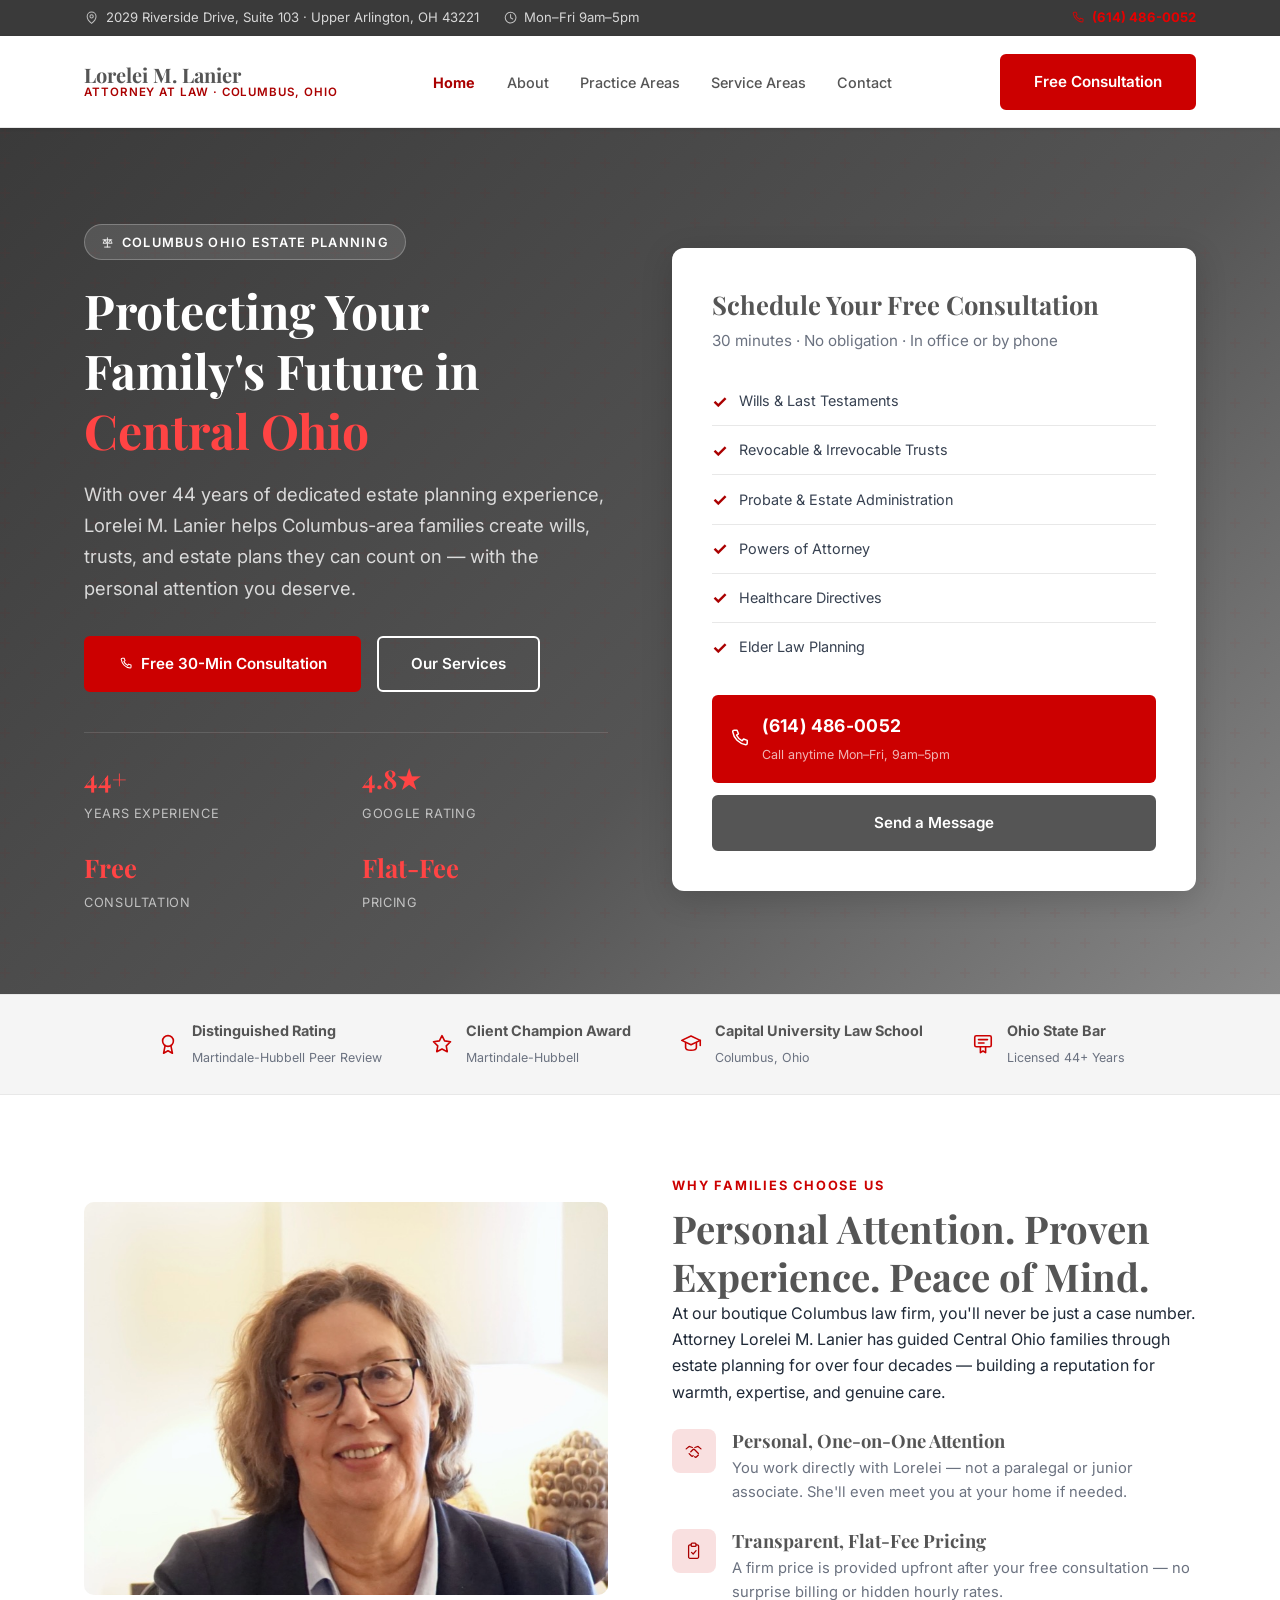
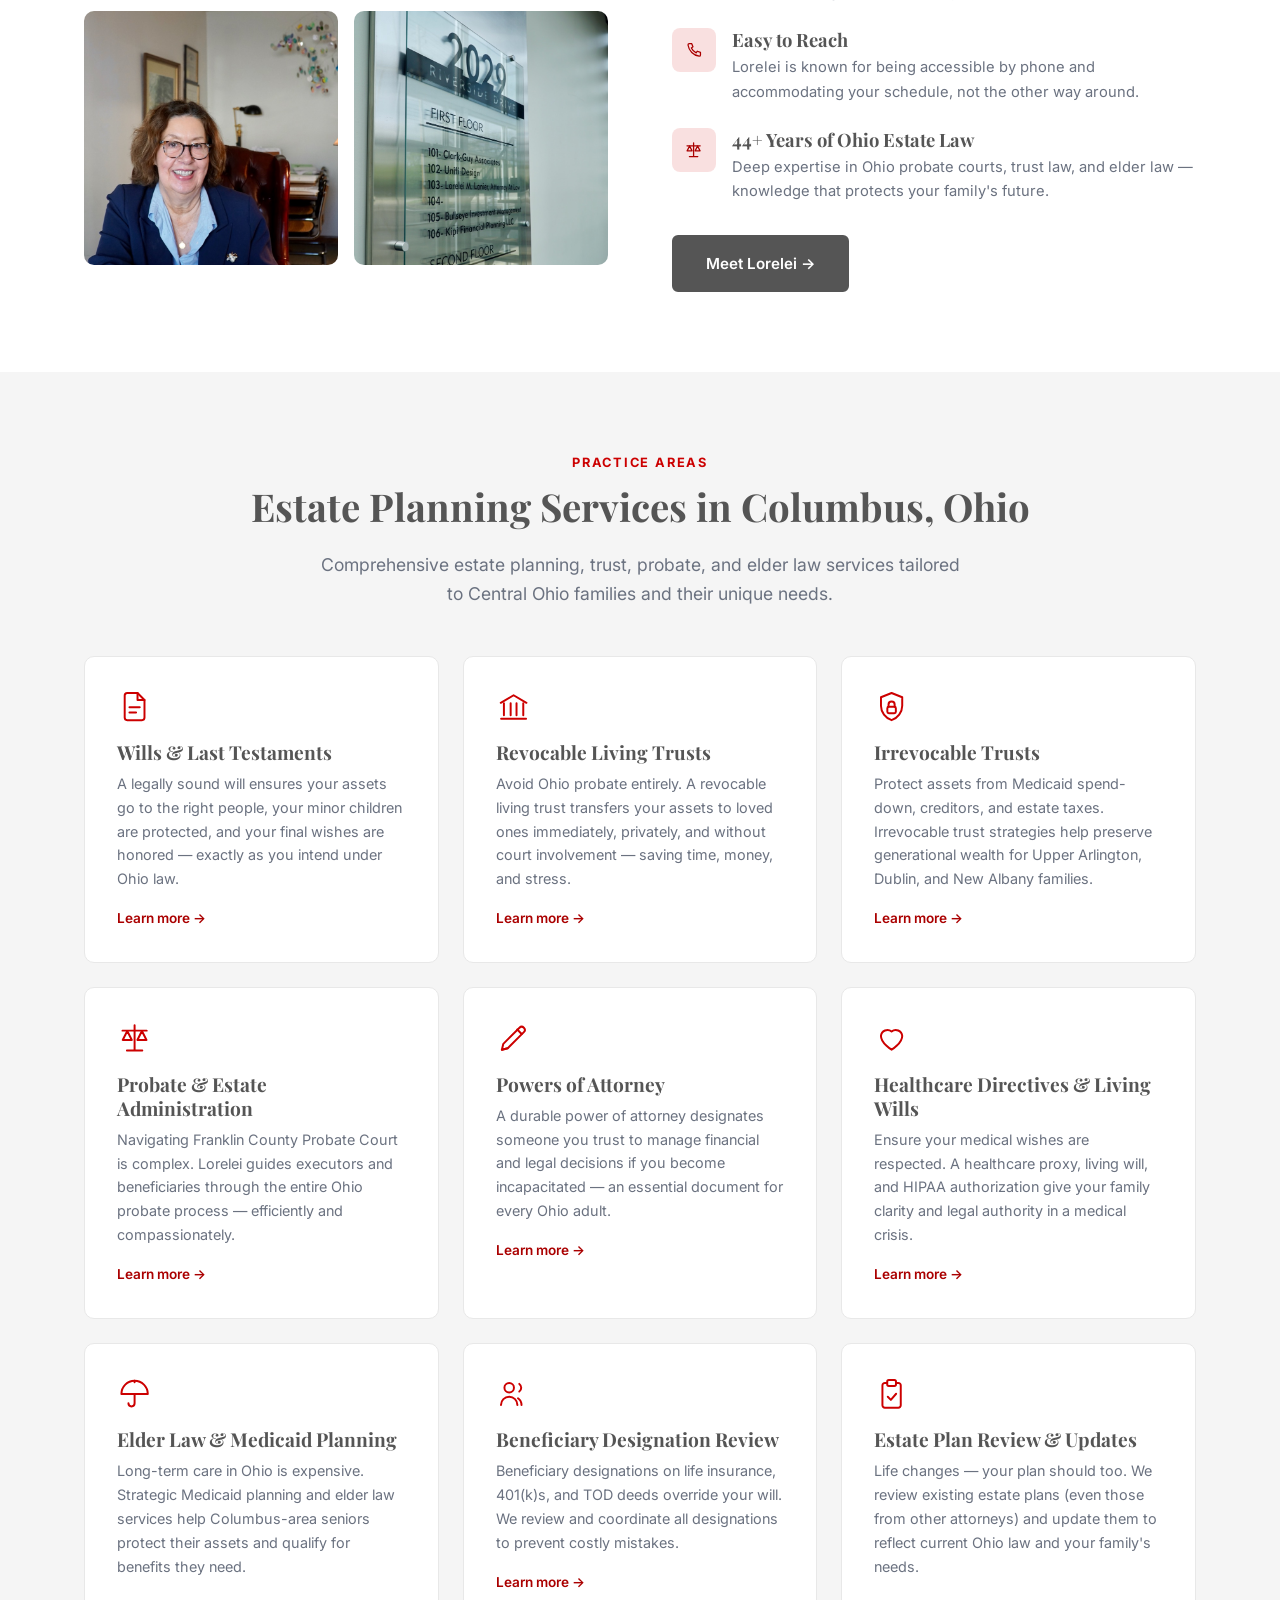
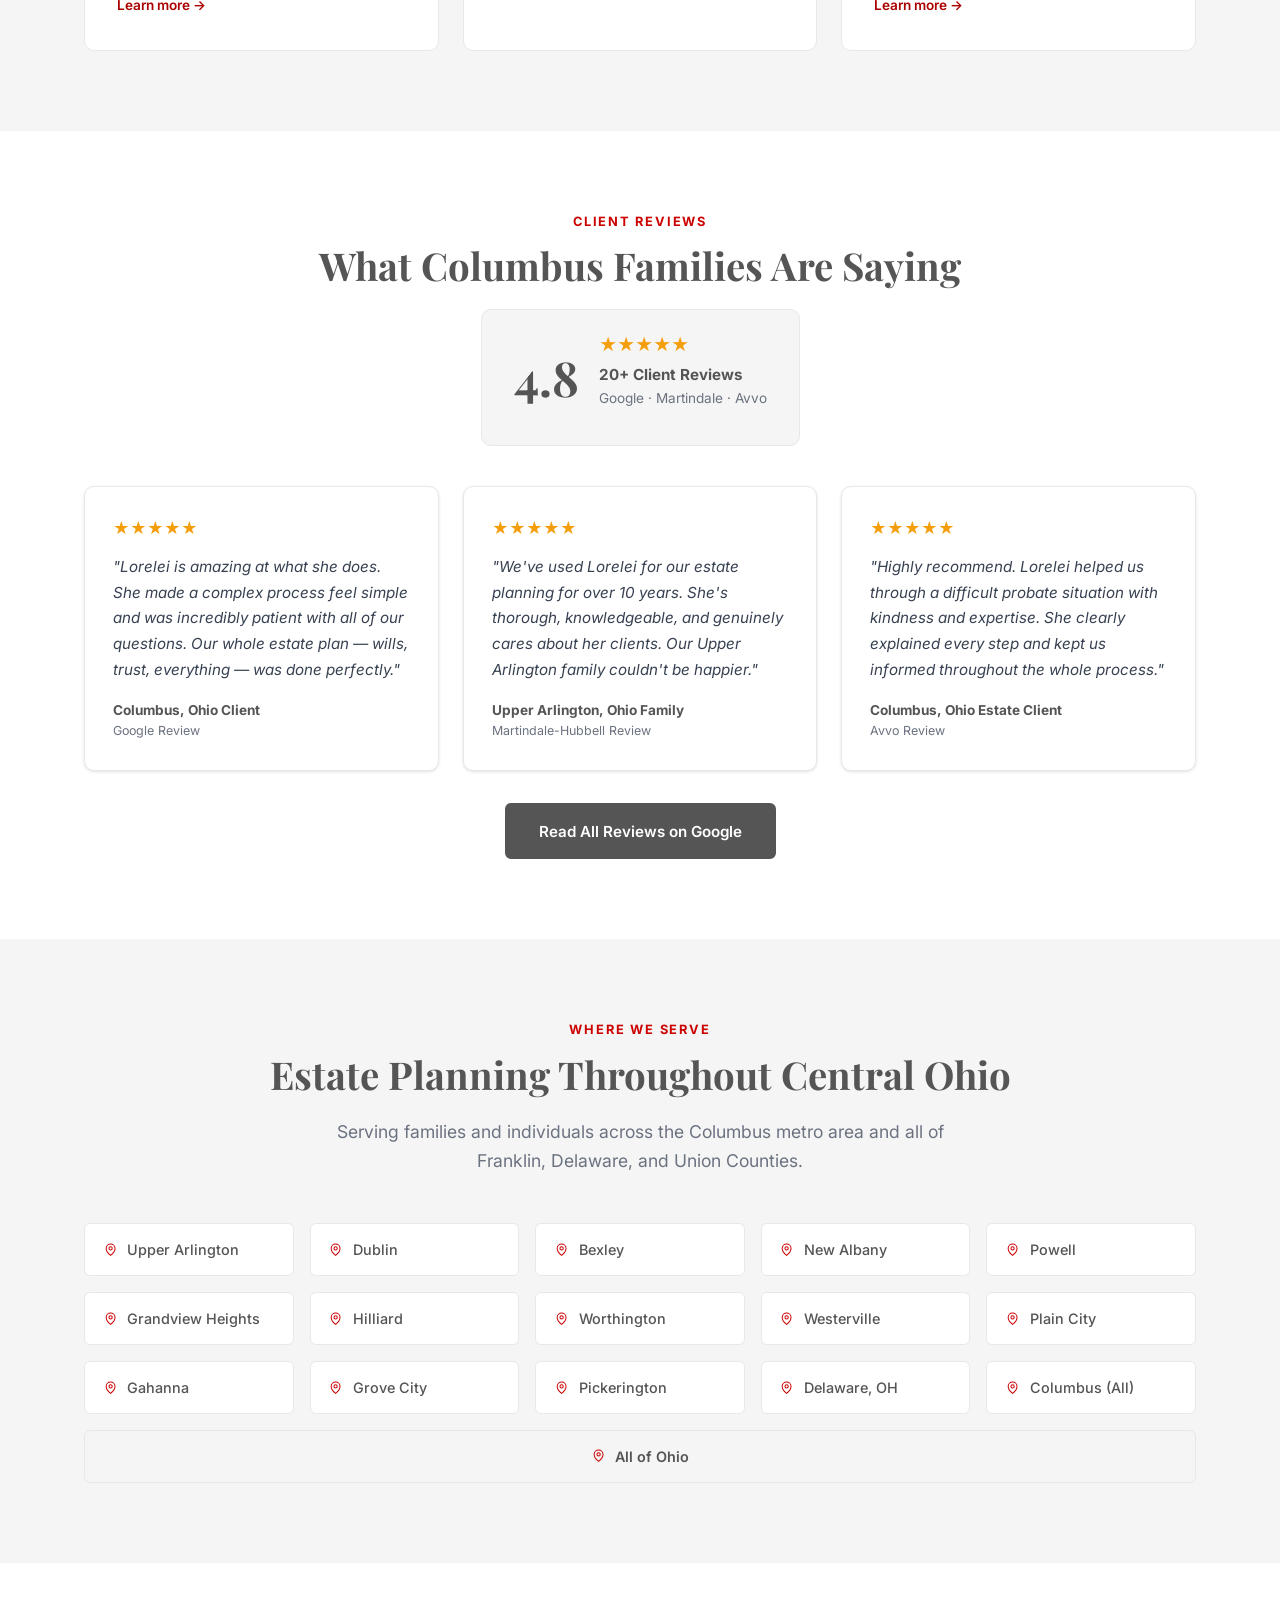
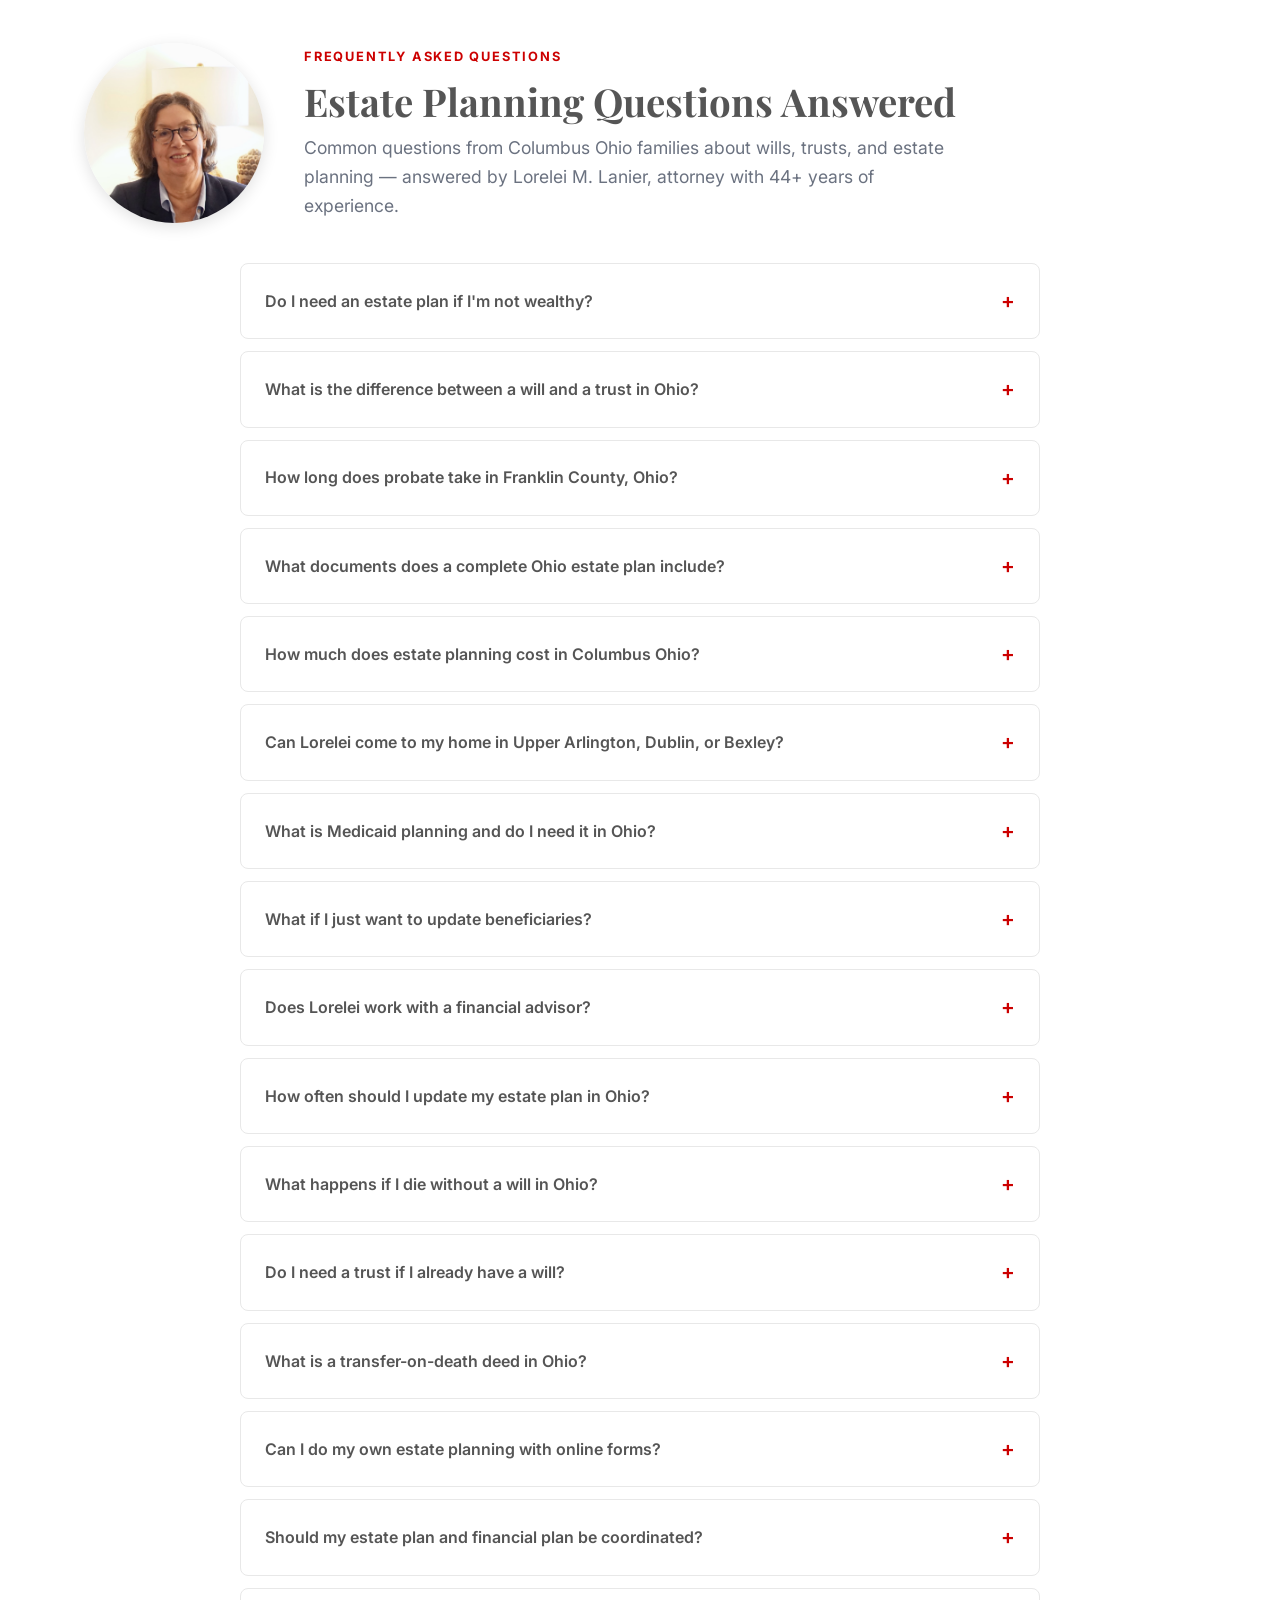
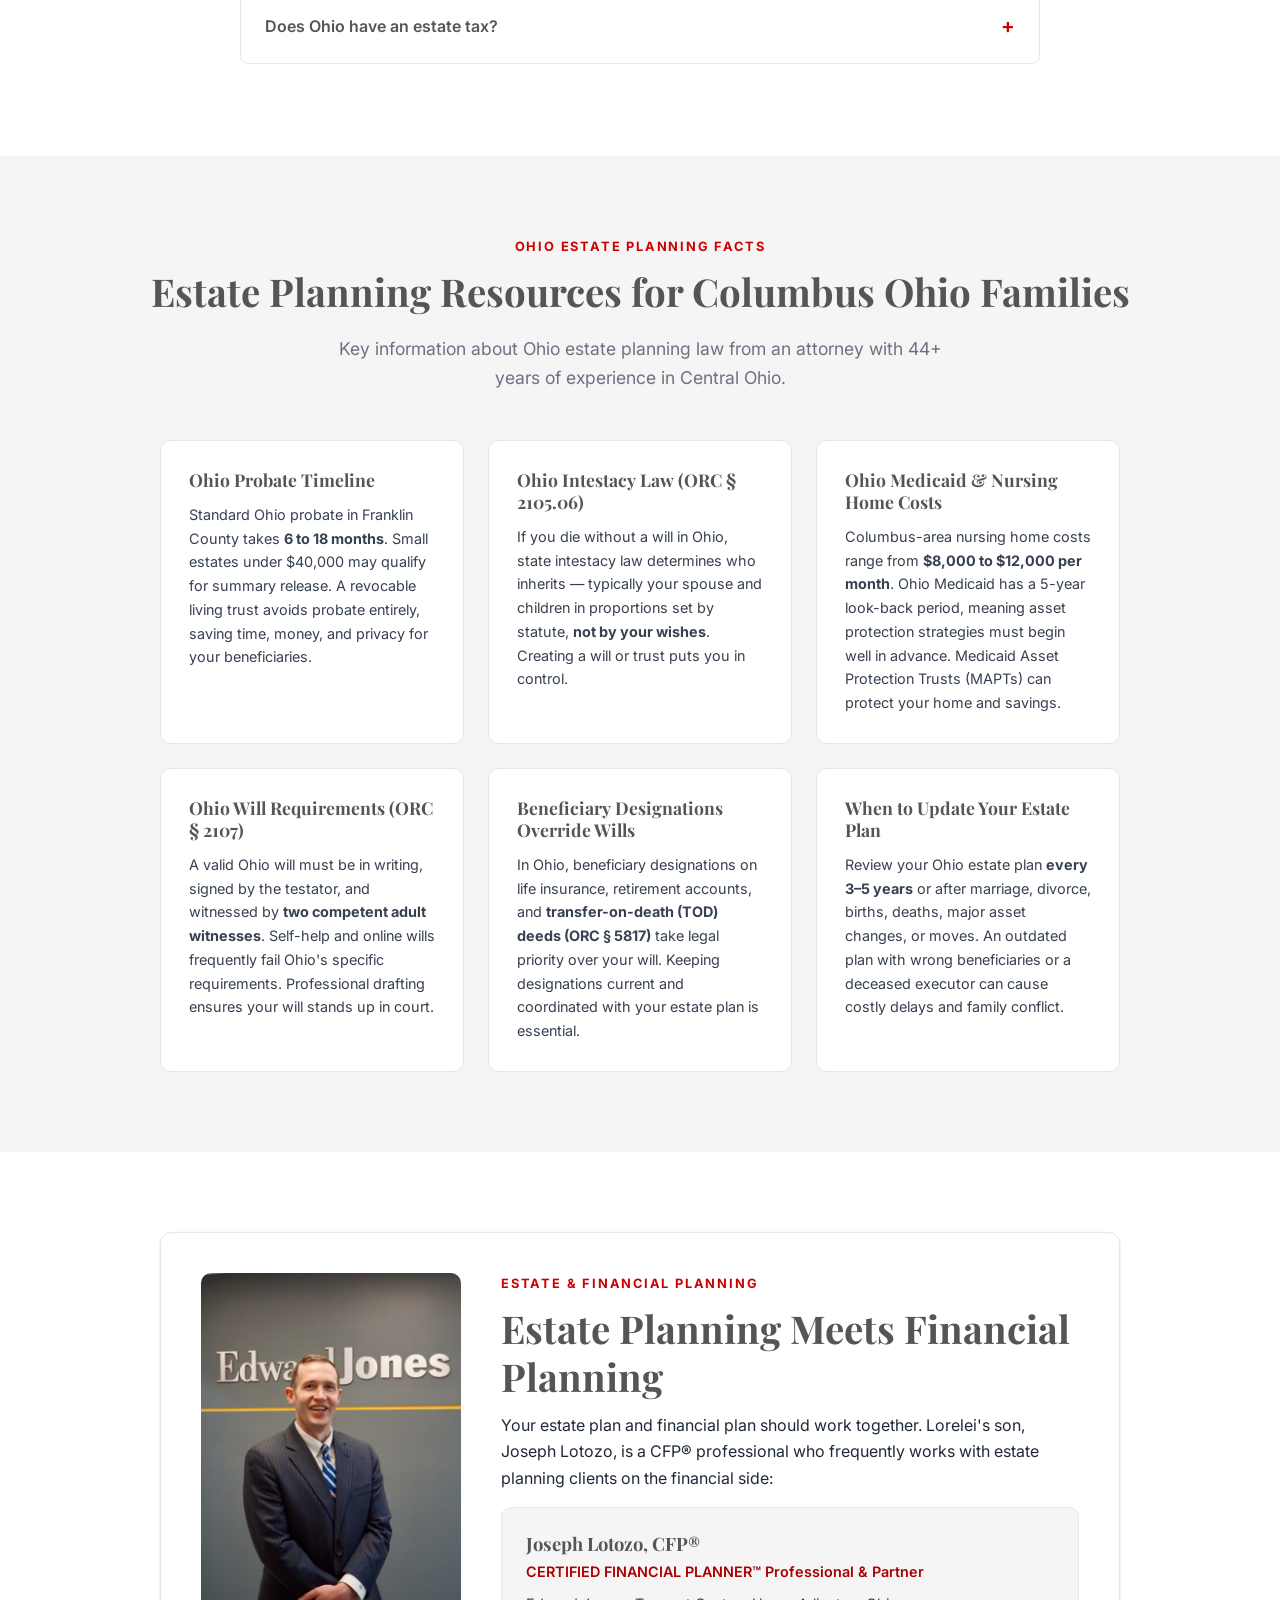
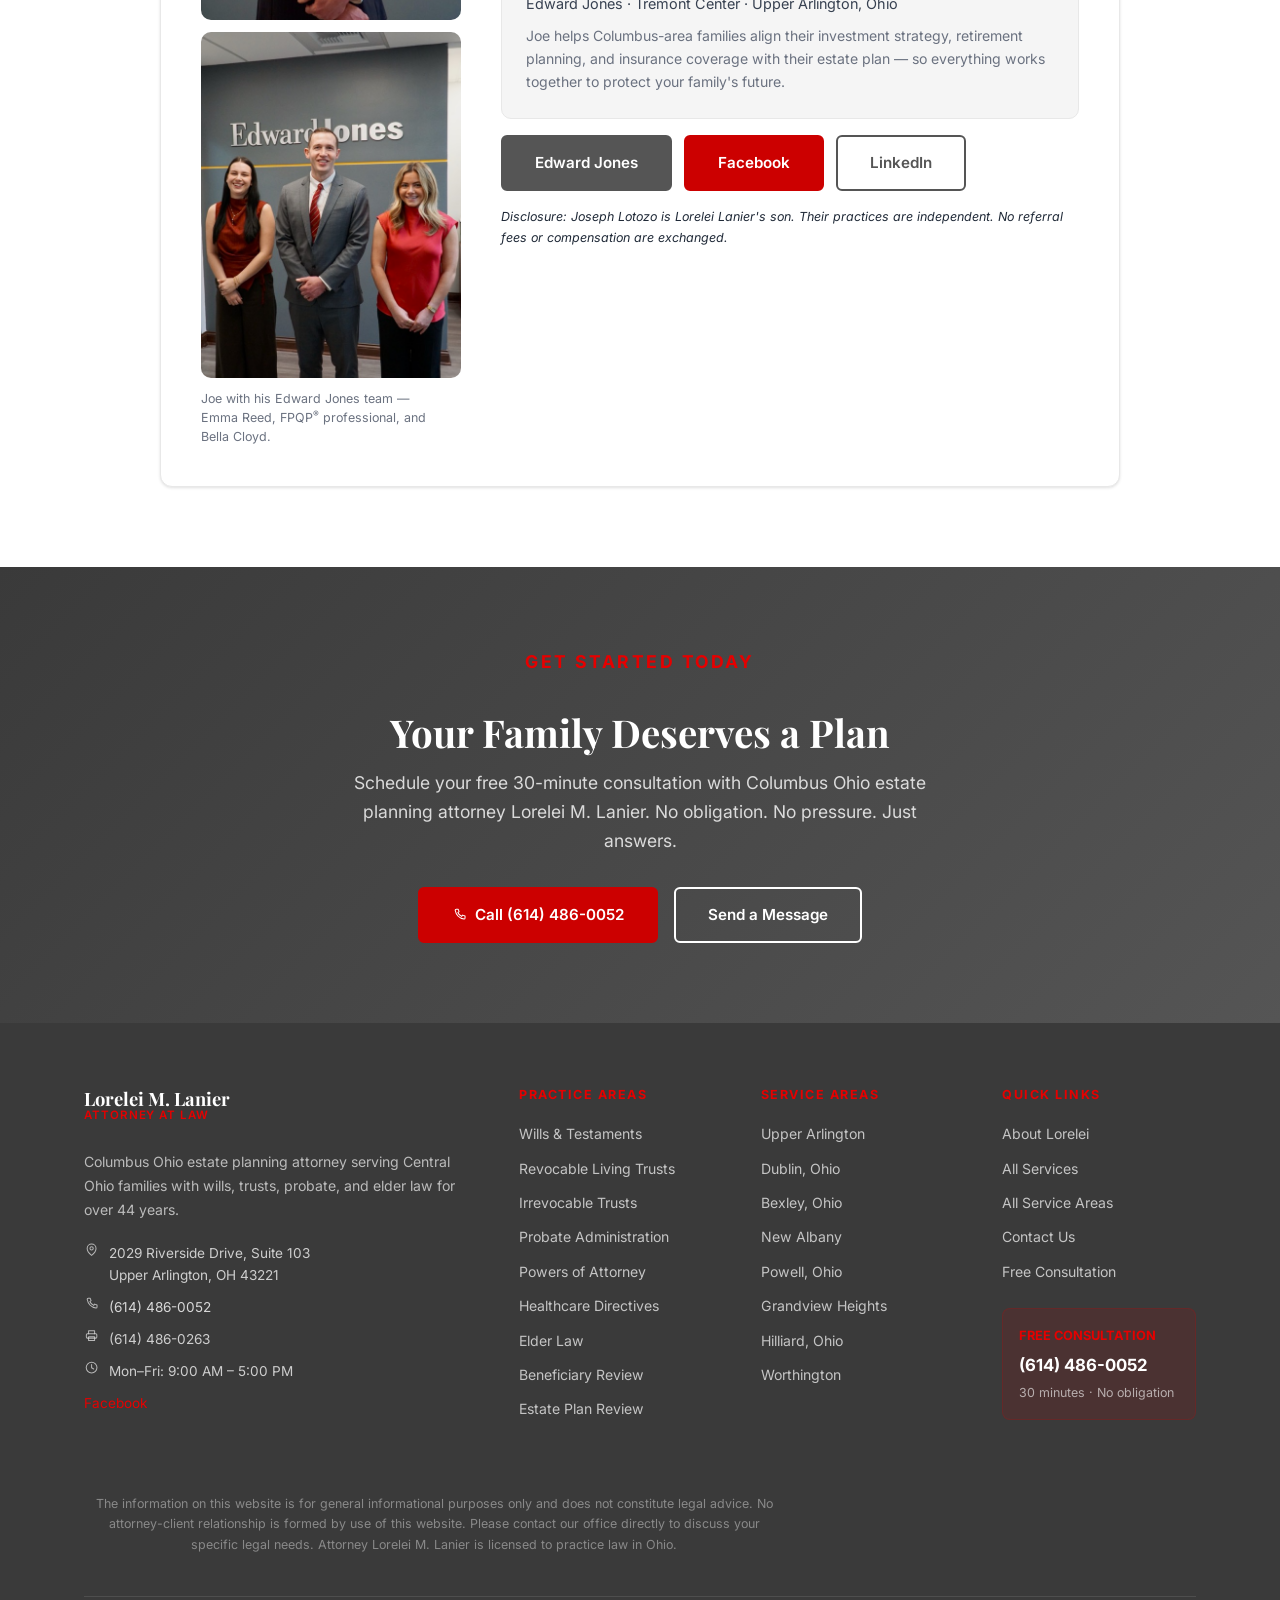
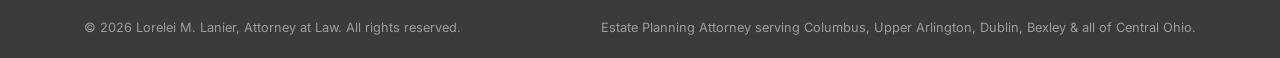
==== index.html @ ee6286a2 "Restore the Edward Jones team photo and name the team Brings back joe-lotozo-team.jpg alongside the " ====
<!DOCTYPE html>
<html lang="en">
<head>
  <meta charset="UTF-8">
  <meta name="google-site-verification" content="7qvclaixabrEIi8Ljbclsh3qMbZ9x8yK6zFvgZ43_2Q" />
  <meta name="viewport" content="width=device-width, initial-scale=1.0">

  <!-- ===== PRIMARY SEO ===== -->
  <title>Estate Planning Attorney Columbus Ohio | Wills, Trusts & Probate | Lorelei Lanier</title>
  <meta name="description" content="Columbus estate planning attorney with 44+ years' experience. Wills, trusts, probate & elder law. Free 30-minute consultation — call (614) 486-0052.">
  <meta name="keywords" content="estate planning attorney Columbus Ohio, wills and trusts Columbus Ohio, probate attorney Columbus Ohio, estate planning lawyer Upper Arlington Ohio, estate planning Dublin Ohio, trust attorney Columbus Ohio, will attorney Columbus Ohio, elder law attorney Columbus Ohio, estate planning Bexley Ohio, estate planning New Albany Ohio, probate lawyer Franklin County Ohio, Lorelei Lanier, estate attorney Grandview Heights, estate planning Hilliard Ohio, trust lawyer Powell Ohio">

  <!-- ===== CANONICAL ===== -->
  <meta name="robots" content="index, follow, max-snippet:-1, max-image-preview:large, max-video-preview:-1">
  <link rel="canonical" href="https://loreleimlanierlaw.com/">

  <!-- ===== OPEN GRAPH ===== -->
  <meta property="og:type" content="website">
  <meta property="og:title" content="Estate Planning Attorney Columbus Ohio | Lorelei Lanier">
  <meta property="og:description" content="44+ years serving Columbus Ohio families with estate planning, wills, trusts, and probate. Upper Arlington, Dublin, Bexley & all Central Ohio. Free consultation.">
  <meta property="og:url" content="https://loreleimlanierlaw.com/">
  <meta property="og:site_name" content="Lorelei M. Lanier, Attorney at Law">
  <meta property="og:locale" content="en_US">
  <meta property="og:image" content="https://loreleimlanierlaw.com/assets/images/lorelei-lanier-portrait.jpg">
  <meta property="og:image:alt" content="Lorelei M. Lanier, estate planning attorney in Upper Arlington, Ohio">

  <!-- ===== TWITTER CARD ===== -->
  <meta name="twitter:card" content="summary_large_image">
  <meta name="twitter:title" content="Estate Planning Attorney Columbus Ohio | Lorelei Lanier">
  <meta name="twitter:description" content="44+ years serving Columbus families with wills, trusts, probate & estate planning. Free 30-min consultation.">
  <meta name="twitter:image" content="https://loreleimlanierlaw.com/assets/images/lorelei-lanier-portrait.jpg">

  <!-- ===== HREFLANG ===== -->
  <link rel="alternate" hreflang="en-us" href="https://loreleimlanierlaw.com/">

  <!-- ===== GEO TAGS ===== -->
  <meta name="geo.region" content="US-OH">
  <meta name="geo.placename" content="Columbus, Ohio">
  <meta name="geo.position" content="39.9612;-82.9988">
  <meta name="ICBM" content="39.9612, -82.9988">

  <!-- ===== SCHEMA.ORG — LOCAL BUSINESS + ATTORNEY ===== -->
  <script type="application/ld+json">
  {
    "@context": "https://schema.org",
    "@graph": [
      {
        "@type": ["LegalService", "LocalBusiness"],
        "@id": "https://loreleimlanierlaw.com/#business",
        "name": "Lorelei M. Lanier, Attorney at Law",
        "alternateName": ["Lorelei Lanier", "Lorelei Lanier", "Lanier Law"],
        "description": "Columbus Ohio estate planning attorney with over 44 years of experience specializing in wills, trusts, probate, elder law and estate administration for families throughout Central Ohio.",
        "url": "https://loreleimlanierlaw.com/",
        "image": [
          "https://loreleimlanierlaw.com/assets/images/lorelei-lanier-portrait.jpg",
          "https://loreleimlanierlaw.com/assets/images/lorelei-lanier-headshot.jpg",
          "https://loreleimlanierlaw.com/assets/images/lorelei-lanier-at-desk.jpg",
          "https://loreleimlanierlaw.com/assets/images/office-directory-sign.jpg"
        ],
        "foundingDate": "1982",
        "telephone": "+16144860052",
        "faxNumber": "+16144860263",
        "email": "info@loreleimlanierlaw.com",
        "address": {
          "@type": "PostalAddress",
          "streetAddress": "2029 Riverside Drive, Suite 103",
          "addressLocality": "Columbus",
          "addressRegion": "OH",
          "postalCode": "43221",
          "addressCountry": "US"
        },
        "geo": {
          "@type": "GeoCoordinates",
          "latitude": 39.9863,
          "longitude": -83.0450
        },
        "openingHoursSpecification": [
          {
            "@type": "OpeningHoursSpecification",
            "dayOfWeek": ["Monday","Tuesday","Wednesday","Thursday","Friday"],
            "opens": "09:00",
            "closes": "17:00"
          }
        ],
        "priceRange": "$$",
        "areaServed": [
          "Columbus, OH", "Upper Arlington, OH", "Dublin, OH", "Bexley, OH",
          "Powell, OH", "New Albany, OH", "Grandview Heights, OH", "Hilliard, OH",
          "Plain City, OH", "Worthington, OH", "Westerville, OH", "Gahanna, OH",
          "Grove City, OH", "Pickerington, OH", "Delaware, OH", "Reynoldsburg, OH",
          "Franklin County, OH", "Delaware County, OH", "Union County, OH"
        ],
        "serviceType": [
          "Estate Planning", "Wills", "Revocable Living Trusts", "Irrevocable Trusts",
          "Probate Administration", "Elder Law", "Powers of Attorney",
          "Healthcare Directives", "Trust Administration", "Business Succession Planning",
          "Beneficiary Designation Review", "Estate Plan Review"
        ],
        "hasOfferCatalog": {
          "@type": "OfferCatalog",
          "name": "Estate Planning Services",
          "itemListElement": [
            {"@type": "Offer", "itemOffered": {"@type": "Service", "name": "Free 30-Minute Consultation", "description": "Complimentary initial consultation by phone or in person"}},
            {"@type": "Offer", "itemOffered": {"@type": "Service", "name": "Will Preparation", "description": "Legally binding last will and testament drafted to Ohio standards"}},
            {"@type": "Offer", "itemOffered": {"@type": "Service", "name": "Revocable Living Trust", "description": "Comprehensive trust planning to avoid probate and protect assets"}},
            {"@type": "Offer", "itemOffered": {"@type": "Service", "name": "Probate Administration", "description": "Full-service probate representation in Franklin County and surrounding courts"}}
          ]
        },
        "sameAs": [
          "https://www.avvo.com/attorneys/43221-oh-lorelei-lanier-495041.html",
          "https://lawyers.justia.com/lawyer/lorelei-lanier-451018",
          "https://www.facebook.com/p/Lorelei-M-Lanier-Attorney-at-Law-100043242319977/"
        ]
      },
      {
        "@type": "Attorney",
        "@id": "https://loreleimlanierlaw.com/#attorney",
        "name": "Lorelei M. Lanier",
        "givenName": "Lorelei",
        "familyName": "Lanier",
        "alumniOf": {"@type": "EducationalOrganization", "name": "Capital University Law School"},
        "hasCredential": {"@type": "EducationalOccupationalCredential", "name": "Juris Doctor (J.D.)"},
        "memberOf": {"@type": "Organization", "name": "Ohio State Bar Association"},
        "worksFor": {"@id": "https://loreleimlanierlaw.com/#business"},
        "description": "Columbus Ohio estate planning attorney with 44+ years of experience. Specializes in wills, trusts, probate, and elder law for Central Ohio families.",
        "knowsAbout": ["Estate Planning", "Wills", "Trusts", "Probate", "Elder Law", "Ohio Probate Court", "Trust Administration"],
        "jobTitle": "Estate Planning Attorney",
        "image": "https://loreleimlanierlaw.com/assets/images/lorelei-lanier-headshot.jpg",
        "url": "https://loreleimlanierlaw.com/about.html",
        "sameAs": [
          "https://www.avvo.com/attorneys/43221-oh-lorelei-lanier-495041.html",
          "https://lawyers.justia.com/lawyer/lorelei-lanier-451018",
          "https://www.facebook.com/p/Lorelei-M-Lanier-Attorney-at-Law-100043242319977/"
        ]
      },
      {
        "@type": "FAQPage",
        "mainEntity": [
          {
            "@type": "Question",
            "name": "Do I need an estate plan if I'm not wealthy?",
            "acceptedAnswer": {
              "@type": "Answer",
              "text": "Absolutely. Estate planning isn't just for the wealthy — it's for anyone who wants to decide what happens to their belongings, who cares for their minor children, and who manages their affairs if they become incapacitated. Without a plan, Ohio law decides these things for you, which may not reflect your wishes."
            }
          },
          {
            "@type": "Question",
            "name": "What is the difference between a will and a trust in Ohio?",
            "acceptedAnswer": {
              "@type": "Answer",
              "text": "A will takes effect after you die and must go through Ohio probate court — a public process that can take months or years. A revocable living trust avoids probate entirely, transfers assets immediately and privately to your beneficiaries, and can also manage assets during your lifetime if you become incapacitated. Many Columbus families benefit from having both."
            }
          },
          {
            "@type": "Question",
            "name": "How long does probate take in Franklin County, Ohio?",
            "acceptedAnswer": {
              "@type": "Answer",
              "text": "Ohio probate typically takes 6 to 18 months for a straightforward estate, and longer for complex or contested estates. The Franklin County Probate Court process involves filing the will, notifying creditors, inventorying assets, paying debts, and distributing to beneficiaries. An experienced attorney like Lorelei Lanier can guide you through every step and minimize delays."
            }
          },
          {
            "@type": "Question",
            "name": "What documents does a complete Ohio estate plan include?",
            "acceptedAnswer": {
              "@type": "Answer",
              "text": "A comprehensive Ohio estate plan typically includes: (1) a Last Will and Testament, (2) a Revocable Living Trust if appropriate, (3) a Durable Power of Attorney for finances, (4) a Healthcare Power of Attorney, (5) a Living Will / Advance Healthcare Directive, and (6) HIPAA authorization forms. For families with minor children, it also includes guardian designations."
            }
          },
          {
            "@type": "Question",
            "name": "How much does estate planning cost in Columbus Ohio?",
            "acceptedAnswer": {
              "@type": "Answer",
              "text": "Lorelei M. Lanier offers a free 30-minute consultation — by phone or in person — and provides a firm, flat-fee price estimate at that time. There are no surprise hourly bills. The cost depends on the complexity of your estate and which documents you need. Most clients find professional estate planning is more affordable than they expected."
            }
          },
          {
            "@type": "Question",
            "name": "Can Lorelei come to my home in Upper Arlington, Dublin, or Bexley?",
            "acceptedAnswer": {
              "@type": "Answer",
              "text": "Yes. For clients who have difficulty traveling, Lorelei will meet you at your home throughout the Columbus metro area. She is known for her flexibility and personal attention — a hallmark of her boutique practice at 2029 Riverside Drive, Upper Arlington, Ohio."
            }
          },
          {
            "@type": "Question",
            "name": "What is Medicaid planning and do I need it in Ohio?",
            "acceptedAnswer": {
              "@type": "Answer",
              "text": "Ohio Medicaid planning involves legal strategies to protect your assets from being spent down on nursing home costs, while still qualifying for Medicaid benefits. Irrevocable trusts, proper deed planning, and spend-down strategies can preserve your assets for your family. The earlier you plan, the more options you have. Lorelei can explain Ohio's Medicaid rules and help you develop a protective strategy."
            }
          },
          {
            "@type": "Question",
            "name": "What if I just want to update beneficiaries?",
            "acceptedAnswer": {
              "@type": "Answer",
              "text": "Beneficiary designations on life insurance, retirement accounts, and transfer-on-death (TOD) deeds override your will, making them critically important to keep current. Outdated beneficiaries are one of the most common estate planning mistakes. Lorelei can review your designations and coordinate with your financial advisor. Lorelei's son, Joseph Lotozo, is a CFP® professional at Edward Jones at the Tremont Center in Upper Arlington and frequently works with estate planning clients on the financial side."
            }
          },
          {
            "@type": "Question",
            "name": "Does Lorelei work with a financial advisor?",
            "acceptedAnswer": {
              "@type": "Answer",
              "text": "Estate planning and financial planning work hand in hand. Lorelei's son, Joseph Lotozo, is a CERTIFIED FINANCIAL PLANNER™ professional and Partner at Edward Jones at the Tremont Center in Upper Arlington. Joe frequently works with estate planning clients on the financial planning side, helping Central Ohio families align their financial goals with their estate plans. Disclosure: Joseph Lotozo is Lorelei Lanier's son."
            }
          },
          {
            "@type": "Question",
            "name": "How often should I update my estate plan in Ohio?",
            "acceptedAnswer": {
              "@type": "Answer",
              "text": "You should review your Ohio estate plan every 3 to 5 years, or immediately after major life events such as marriage, divorce, the birth of a child or grandchild, a significant change in assets, the death of a beneficiary or executor, a move to or from Ohio, or changes in Ohio or federal tax law. An outdated estate plan can be as dangerous as having no plan at all."
            }
          },
          {
            "@type": "Question",
            "name": "What happens if I die without a will in Ohio?",
            "acceptedAnswer": {
              "@type": "Answer",
              "text": "If you die without a will in Ohio (called 'dying intestate'), Ohio Revised Code § 2105.06 determines who inherits your assets — typically your spouse and children in specific proportions set by law, not by your wishes. If you have no surviving spouse or children, assets pass to parents, siblings, or more distant relatives. The probate court appoints an administrator, and the process is often slower, more expensive, and more stressful for your family."
            }
          },
          {
            "@type": "Question",
            "name": "Do I need a trust if I already have a will?",
            "acceptedAnswer": {
              "@type": "Answer",
              "text": "A will alone requires your estate to go through Ohio probate — a public, court-supervised process that typically takes 6 to 18 months. A revocable living trust avoids probate entirely, transfers assets privately and immediately, and also protects you during incapacity. Many Columbus families benefit from having both a trust and a pour-over will."
            }
          },
          {
            "@type": "Question",
            "name": "What is a transfer-on-death deed in Ohio?",
            "acceptedAnswer": {
              "@type": "Answer",
              "text": "An Ohio transfer-on-death (TOD) designation affidavit — governed by ORC § 5817 — allows you to name a beneficiary for your real estate. When you pass away, the property transfers directly to that person without going through probate. TOD deeds override your will, so they must be coordinated with your overall estate plan."
            }
          },
          {
            "@type": "Question",
            "name": "Can I do my own estate planning with online forms?",
            "acceptedAnswer": {
              "@type": "Answer",
              "text": "While online legal form services exist, Ohio has specific requirements for wills (ORC § 2107), powers of attorney, and healthcare directives that generic templates frequently get wrong. A will that doesn't meet Ohio's witnessing requirements can be declared invalid by probate court. Professional estate planning with flat-fee pricing is often more affordable than people expect."
            }
          },
          {
            "@type": "Question",
            "name": "Should my estate plan and financial plan be coordinated?",
            "acceptedAnswer": {
              "@type": "Answer",
              "text": "Absolutely. Your estate plan and financial plan must work together. Beneficiary designations on 401(k)s and life insurance override your will — if they're not aligned, assets may go to the wrong person. Lorelei coordinates with your financial advisor to ensure everything is consistent."
            }
          },
          {
            "@type": "Question",
            "name": "Does Ohio have an estate tax?",
            "acceptedAnswer": {
              "@type": "Answer",
              "text": "Ohio eliminated its state estate tax effective January 1, 2013. However, the federal estate tax still applies to estates exceeding the federal exemption amount. For high-net-worth families, advanced trust strategies can minimize federal estate tax exposure."
            }
          }
        ]
      }
    ]
  }
  </script>

  <!-- ===== FONTS ===== -->
  <link rel="preconnect" href="https://fonts.googleapis.com">
  <link rel="preconnect" href="https://fonts.gstatic.com" crossorigin>
  <link href="https://fonts.googleapis.com/css2?family=Playfair+Display:wght@400;600;700&family=Inter:wght@400;500;600;700&display=swap" rel="stylesheet">

  <link rel="stylesheet" href="css/style.css">
</head>
<body>


<!-- ICON SPRITE — monoline, 24px grid, inherits currentColor. See css/style.css .icon -->
<svg xmlns="http://www.w3.org/2000/svg" style="display:none" aria-hidden="true" focusable="false"><defs>
<symbol id="i-doc" viewBox="0 0 24 24"><path d="M14 2.75H7A1.75 1.75 0 0 0 5.25 4.5v15A1.75 1.75 0 0 0 7 21.25h10a1.75 1.75 0 0 0 1.75-1.75V7.5z"/><path d="M14 2.75V7.5h4.75"/><path d="M8.5 12.5h7M8.5 16h4.5"/></symbol>
<symbol id="i-house" viewBox="0 0 24 24"><path d="M3.5 10.5 12 3.75l8.5 6.75"/><path d="M5.75 9.25V20a.75.75 0 0 0 .75.75h11a.75.75 0 0 0 .75-.75V9.25"/><path d="M10 20.75v-5.5h4v5.5"/></symbol>
<symbol id="i-shield" viewBox="0 0 24 24"><path d="M12 2.75 4.75 5.6v5.9c0 4.4 3.05 8.3 7.25 9.75 4.2-1.45 7.25-5.35 7.25-9.75V5.6z"/><path d="M9.9 12.1v-1.4a2.1 2.1 0 0 1 4.2 0v1.4"/><rect x="9.1" y="12.1" width="5.8" height="4.4" rx="1"/></symbol>
<symbol id="i-scales" viewBox="0 0 24 24"><path d="M12 3.5v17M6.75 20.75h10.5M3.75 7.25h16.5"/><path d="M7 7.5 3.9 13.6h6.2z"/><path d="M17 7.5l-3.1 6.1h6.2z"/></symbol>
<symbol id="i-pen" viewBox="0 0 24 24"><path d="M4 20.25l1-4 11-11a2.12 2.12 0 0 1 3 3l-11 11z"/><path d="M14.5 6.5l3 3"/><path d="M4 20.25l4-1"/></symbol>
<symbol id="i-heart" viewBox="0 0 24 24"><path d="M12 20.25s-7.25-4.5-7.25-9.4A4.4 4.4 0 0 1 12 7.9a4.4 4.4 0 0 1 7.25 2.95c0 4.9-7.25 9.4-7.25 9.4Z"/></symbol>
<symbol id="i-umbrella" viewBox="0 0 24 24"><path d="M3 12.25a9 9 0 0 1 18 0z"/><path d="M12 3.25v1.05"/><path d="M12 12.25v6.4a2.1 2.1 0 0 1-4.2 0"/></symbol>
<symbol id="i-briefcase" viewBox="0 0 24 24"><rect x="3.25" y="7.25" width="17.5" height="12.5" rx="2"/><path d="M8.5 7.25V5.9A1.9 1.9 0 0 1 10.4 4h3.2a1.9 1.9 0 0 1 1.9 1.9v1.35"/><path d="M3.25 13h17.5"/></symbol>
<symbol id="i-people" viewBox="0 0 24 24"><circle cx="9" cy="8" r="3.25"/><path d="M3.4 19.75a5.6 5.6 0 0 1 11.2 0"/><path d="M15.9 5.4a3.25 3.25 0 0 1 0 5.2"/><path d="M17.4 19.75a5.6 5.6 0 0 0-2.4-4.6"/></symbol>
<symbol id="i-clipboard" viewBox="0 0 24 24"><path d="M9 4.75H7.4A1.65 1.65 0 0 0 5.75 6.4v13.6a1.65 1.65 0 0 0 1.65 1.65h9.2a1.65 1.65 0 0 0 1.65-1.65V6.4A1.65 1.65 0 0 0 16.6 4.75H15"/><rect x="9" y="2.75" width="6" height="4" rx="1.1"/><path d="M9.4 14.2l2.1 2.1 3.6-4.2"/></symbol>
<symbol id="i-medal" viewBox="0 0 24 24"><circle cx="12" cy="9" r="5.4"/><path d="M9.1 13.6 7.6 21.25 12 18.8l4.4 2.45-1.5-7.65"/></symbol>
<symbol id="i-star" viewBox="0 0 24 24"><path d="M12 3.6l2.62 5.3 5.88.86-4.25 4.14 1 5.85L12 17l-5.25 2.75 1-5.85L3.5 9.76l5.88-.86z"/></symbol>
<symbol id="i-cap" viewBox="0 0 24 24"><path d="M12 4 2.75 8.4 12 12.8l9.25-4.4z"/><path d="M6.6 10.6v4.9c0 1.55 2.42 2.8 5.4 2.8s5.4-1.25 5.4-2.8v-4.9"/><path d="M21.25 8.4v5.1"/></symbol>
<symbol id="i-certificate" viewBox="0 0 24 24"><rect x="3.75" y="3.75" width="16.5" height="11" rx="1.5"/><path d="M7.5 7.6h9M7.5 11h5.5"/><path d="M9.4 14.75v5.9l2.6-1.6 2.6 1.6v-5.9"/></symbol>
<symbol id="i-pin" viewBox="0 0 24 24"><path d="M12 21.25s7-5.7 7-11a7 7 0 1 0-14 0c0 5.3 7 11 7 11Z"/><circle cx="12" cy="10.1" r="2.6"/></symbol>
<symbol id="i-phone" viewBox="0 0 24 24"><path d="M6.6 3.4h3.1l1.5 3.9-2 1.5a12.2 12.2 0 0 0 6 6l1.5-2 3.9 1.5v3.1a1.6 1.6 0 0 1-1.6 1.6A16.7 16.7 0 0 1 5 5 1.6 1.6 0 0 1 6.6 3.4Z"/></symbol>
<symbol id="i-fax" viewBox="0 0 24 24"><path d="M7.25 9.25V4.5h9.5v4.75"/><rect x="3.75" y="9.25" width="16.5" height="6.75" rx="1.6"/><path d="M7.25 14h9.5v5.75h-9.5z"/></symbol>
<symbol id="i-clock" viewBox="0 0 24 24"><circle cx="12" cy="12" r="8.5"/><path d="M12 7.1v5.2l3.3 2"/></symbol>
<symbol id="i-coins" viewBox="0 0 24 24"><ellipse cx="12" cy="6.4" rx="6.75" ry="2.7"/><path d="M5.25 6.4v5.2c0 1.5 3.02 2.7 6.75 2.7s6.75-1.2 6.75-2.7V6.4"/><path d="M5.25 11.6v5.2c0 1.5 3.02 2.7 6.75 2.7s6.75-1.2 6.75-2.7v-5.2"/></symbol>
<symbol id="i-lock" viewBox="0 0 24 24"><rect x="4.75" y="10.4" width="14.5" height="9.85" rx="1.8"/><path d="M8.3 10.4V7.6a3.7 3.7 0 0 1 7.4 0v2.8"/></symbol>
<symbol id="i-chart" viewBox="0 0 24 24"><path d="M4 20.25h16.25"/><path d="M7.1 20.25v-6.1M12 20.25V6.6M16.9 20.25v-8.9"/></symbol>
<symbol id="i-calendar" viewBox="0 0 24 24"><rect x="3.75" y="5.4" width="16.5" height="15" rx="1.8"/><path d="M3.75 10.1h16.5M8.4 3.5v3.7M15.6 3.5v3.7"/></symbol>
<symbol id="i-refresh" viewBox="0 0 24 24"><path d="M20 12a8 8 0 0 1-13.7 5.6M4 12a8 8 0 0 1 13.7-5.6"/><path d="M17.7 2.9v3.5h-3.5M6.3 21.1v-3.5h3.5"/></symbol>
<symbol id="i-bank" viewBox="0 0 24 24"><path d="M3.25 9.4 12 4.25l8.75 5.15"/><path d="M5.4 9.75v8.1M10 9.75v8.1M14 9.75v8.1M18.6 9.75v8.1"/><path d="M3.5 20.25h17"/></symbol>
<symbol id="i-handshake" viewBox="0 0 24 24"><path d="M8.5 12.2 11 9.7a1.7 1.7 0 0 1 2.4 0l4.6 4.6"/><path d="M2.75 8.6 6.4 5.5l4.1 1.4"/><path d="M21.25 8.6 17.6 5.5l-4 1.4"/><path d="M6.4 14.6 9 17.2a1.7 1.7 0 0 0 2.4 0"/><path d="M13.4 18.5a1.7 1.7 0 0 0 2.4 0l2.2-2.2"/></symbol>
<symbol id="i-baby" viewBox="0 0 24 24"><circle cx="12" cy="8.4" r="5"/><path d="M10.2 8h.01M13.8 8h.01"/><path d="M10.4 10.6a2.4 2.4 0 0 0 3.2 0"/><path d="M6.6 14.6a8 8 0 0 0 10.8 0"/><path d="M12 16.6v4.1"/></symbol>
<symbol id="i-warning" viewBox="0 0 24 24"><path d="M12 3.9 2.9 19.6h18.2z"/><path d="M12 9.8v4.3M12 17.2h.01"/></symbol>
</defs></svg>
  <!-- ===== TOP BAR ===== -->
  <div class="top-bar" aria-label="Contact information">
    <div class="container">
      <div class="top-bar-meta">
        <span class="top-bar-item"><svg class="icon" aria-hidden="true"><use href="#i-pin"></use></svg> 2029 Riverside Drive, Suite 103 · Upper Arlington, OH 43221</span>
        <span class="top-bar-item"><svg class="icon" aria-hidden="true"><use href="#i-clock"></use></svg> Mon–Fri 9am–5pm</span>
      </div>
      <div>
        <a href="tel:+16144860052" class="top-bar-item" style="font-weight:700;"><svg class="icon" aria-hidden="true"><use href="#i-phone"></use></svg> (614) 486-0052</a>
      </div>
    </div>
  </div>

  <!-- ===== HEADER ===== -->
  <header class="site-header" role="banner">
    <div class="header-inner">
      <a href="index.html" class="logo" aria-label="Lorelei M. Lanier – Home">
        <span class="logo-name">Lorelei M. Lanier</span>
        <span class="logo-tagline">Attorney at Law · Columbus, Ohio</span>
      </a>
      <nav aria-label="Main navigation">
        <ul class="nav-links">
          <li><a href="index.html" class="active">Home</a></li>
          <li><a href="about.html">About</a></li>
          <li><a href="practice-areas.html">Practice Areas</a></li>
          <li><a href="service-areas.html">Service Areas</a></li>
          <li><a href="contact.html">Contact</a></li>
        </ul>
      </nav>
      <a href="tel:+16144860052" class="btn btn-primary nav-cta">Free Consultation</a>
      <button class="hamburger" aria-label="Open navigation" aria-expanded="false">
        <span></span><span></span><span></span>
      </button>
    </div>
  </header>

  <!-- ===== HERO ===== -->
  <section class="hero" aria-label="Introduction">
    <div class="hero-inner">
      <div class="hero-content">
        <div class="hero-badge"><svg class="icon" aria-hidden="true"><use href="#i-scales"></use></svg> Columbus Ohio Estate Planning</div>
        <h1>Protecting Your Family's Future in <span>Central Ohio</span></h1>
        <p class="hero-sub">
          With over 44 years of dedicated estate planning experience, Lorelei M. Lanier
          helps Columbus-area families create wills, trusts, and estate plans they can count on —
          with the personal attention you deserve.
        </p>
        <div class="hero-ctas">
          <a href="tel:+16144860052" class="btn btn-primary"><svg class="icon" aria-hidden="true"><use href="#i-phone"></use></svg> Free 30-Min Consultation</a>
          <a href="practice-areas.html" class="btn btn-outline">Our Services</a>
        </div>
        <div class="hero-trust" aria-label="Trust indicators">
          <div class="trust-stat">
            <strong>44+</strong>
            <span>Years Experience</span>
          </div>
          <div class="trust-stat">
            <strong>4.8★</strong>
            <span>Google Rating</span>
          </div>
          <div class="trust-stat">
            <strong>Free</strong>
            <span>Consultation</span>
          </div>
          <div class="trust-stat">
            <strong>Flat-Fee</strong>
            <span>Pricing</span>
          </div>
        </div>
      </div>

      <aside class="hero-card" aria-label="Schedule consultation">
        <h3>Schedule Your Free Consultation</h3>
        <p>30 minutes · No obligation · In office or by phone</p>
        <ul class="consultation-list">
          <li><span class="check">✓</span> Wills &amp; Last Testaments</li>
          <li><span class="check">✓</span> Revocable &amp; Irrevocable Trusts</li>
          <li><span class="check">✓</span> Probate &amp; Estate Administration</li>
          <li><span class="check">✓</span> Powers of Attorney</li>
          <li><span class="check">✓</span> Healthcare Directives</li>
          <li><span class="check">✓</span> Elder Law Planning</li>
        </ul>
        <a href="tel:+16144860052" class="hero-phone">
          <span class="hero-phone-icon"><svg class="icon" aria-hidden="true"><use href="#i-phone"></use></svg></span>
          <div class="hero-phone-text">
            <strong>(614) 486-0052</strong>
            <span>Call anytime Mon–Fri, 9am–5pm</span>
          </div>
        </a>
        <a href="contact.html" class="btn btn-navy" style="width:100%;justify-content:center;margin-top:.75rem;">Send a Message</a>
      </aside>
    </div>
  </section>

  <!-- ===== AWARDS BAR ===== -->
  <div class="awards-bar" aria-label="Awards and recognition">
    <div class="awards-inner">
      <div class="award-item">
        <span class="award-icon"><svg class="icon" aria-hidden="true"><use href="#i-medal"></use></svg></span>
        <div class="award-text">
          <strong>Distinguished Rating</strong>
          <span>Martindale-Hubbell Peer Review</span>
        </div>
      </div>
      <div class="award-item">
        <span class="award-icon"><svg class="icon" aria-hidden="true"><use href="#i-star"></use></svg></span>
        <div class="award-text">
          <strong>Client Champion Award</strong>
          <span>Martindale-Hubbell</span>
        </div>
      </div>
      <div class="award-item">
        <span class="award-icon"><svg class="icon" aria-hidden="true"><use href="#i-cap"></use></svg></span>
        <div class="award-text">
          <strong>Capital University Law School</strong>
          <span>Columbus, Ohio</span>
        </div>
      </div>
      <div class="award-item">
        <span class="award-icon"><svg class="icon" aria-hidden="true"><use href="#i-certificate"></use></svg></span>
        <div class="award-text">
          <strong>Ohio State Bar</strong>
          <span>Licensed 44+ Years</span>
        </div>
      </div>
    </div>
  </div>

  <!-- ===== WHY CHOOSE ===== -->
  <section class="section" aria-labelledby="why-heading">
    <div class="container">
      <div class="intro-grid">
        <div class="intro-image-wrap">
          <img src="assets/images/lorelei-lanier-portrait.jpg" width="801" height="1200" alt="Lorelei M. Lanier, estate planning attorney in Upper Arlington, Ohio — 44 years of experience in wills, trusts, and probate" loading="lazy">
          <img src="assets/images/lorelei-lanier-at-desk.jpg" width="800" height="1200" alt="Lorelei M. Lanier reviewing estate planning documents at her office at 2029 Riverside Drive, Upper Arlington, Ohio" loading="lazy">
          <img src="assets/images/office-directory-sign.jpg" width="801" height="1200" alt="Building directory at 2029 Riverside Drive listing Suite 103 — Lorelei M. Lanier, Attorney at Law, Upper Arlington, Ohio" loading="lazy">
        </div>
        <div class="intro-text">
          <p class="section-label">Why Families Choose Us</p>
          <h2 id="why-heading">Personal Attention. Proven Experience. Peace of Mind.</h2>
          <p>
            At our boutique Columbus law firm, you'll never be just a case number. Attorney Lorelei M. Lanier
            has guided Central Ohio families through estate planning for over four decades —
            building a reputation for warmth, expertise, and genuine care.
          </p>
          <div class="feature-list">
            <div class="feature-item">
              <div class="feature-icon"><svg class="icon" aria-hidden="true"><use href="#i-handshake"></use></svg></div>
              <div class="feature-body">
                <h4>Personal, One-on-One Attention</h4>
                <p>You work directly with Lorelei — not a paralegal or junior associate. She'll even meet you at your home if needed.</p>
              </div>
            </div>
            <div class="feature-item">
              <div class="feature-icon"><svg class="icon" aria-hidden="true"><use href="#i-clipboard"></use></svg></div>
              <div class="feature-body">
                <h4>Transparent, Flat-Fee Pricing</h4>
                <p>A firm price is provided upfront after your free consultation — no surprise billing or hidden hourly rates.</p>
              </div>
            </div>
            <div class="feature-item">
              <div class="feature-icon"><svg class="icon" aria-hidden="true"><use href="#i-phone"></use></svg></div>
              <div class="feature-body">
                <h4>Easy to Reach</h4>
                <p>Lorelei is known for being accessible by phone and accommodating your schedule, not the other way around.</p>
              </div>
            </div>
            <div class="feature-item">
              <div class="feature-icon"><svg class="icon" aria-hidden="true"><use href="#i-scales"></use></svg></div>
              <div class="feature-body">
                <h4>44+ Years of Ohio Estate Law</h4>
                <p>Deep expertise in Ohio probate courts, trust law, and elder law — knowledge that protects your family's future.</p>
              </div>
            </div>
          </div>
          <a href="about.html" class="btn btn-navy" style="margin-top:.5rem;">Meet Lorelei →</a>
        </div>
      </div>
    </div>
  </section>

  <!-- ===== PRACTICE AREAS ===== -->
  <section class="section section--cream" aria-labelledby="services-heading">
    <div class="container">
      <div class="text-center">
        <p class="section-label">Practice Areas</p>
        <h2 id="services-heading" class="section-title">Estate Planning Services in Columbus, Ohio</h2>
        <p class="section-subtitle">Comprehensive estate planning, trust, probate, and elder law services tailored to Central Ohio families and their unique needs.</p>
      </div>
      <div class="practice-grid">

        <article class="practice-card">
          <div class="practice-icon"><svg class="icon" aria-hidden="true"><use href="#i-doc"></use></svg></div>
          <h3>Wills &amp; Last Testaments</h3>
          <p>A legally sound will ensures your assets go to the right people, your minor children are protected, and your final wishes are honored — exactly as you intend under Ohio law.</p>
          <a href="practice-areas.html#wills" class="practice-link">Learn more →</a>
        </article>

        <article class="practice-card">
          <div class="practice-icon"><svg class="icon" aria-hidden="true"><use href="#i-bank"></use></svg></div>
          <h3>Revocable Living Trusts</h3>
          <p>Avoid Ohio probate entirely. A revocable living trust transfers your assets to loved ones immediately, privately, and without court involvement — saving time, money, and stress.</p>
          <a href="practice-areas.html#trusts" class="practice-link">Learn more →</a>
        </article>

        <article class="practice-card">
          <div class="practice-icon"><svg class="icon" aria-hidden="true"><use href="#i-shield"></use></svg></div>
          <h3>Irrevocable Trusts</h3>
          <p>Protect assets from Medicaid spend-down, creditors, and estate taxes. Irrevocable trust strategies help preserve generational wealth for Upper Arlington, Dublin, and New Albany families.</p>
          <a href="practice-areas.html#irrevocable" class="practice-link">Learn more →</a>
        </article>

        <article class="practice-card">
          <div class="practice-icon"><svg class="icon" aria-hidden="true"><use href="#i-scales"></use></svg></div>
          <h3>Probate &amp; Estate Administration</h3>
          <p>Navigating Franklin County Probate Court is complex. Lorelei guides executors and beneficiaries through the entire Ohio probate process — efficiently and compassionately.</p>
          <a href="practice-areas.html#probate" class="practice-link">Learn more →</a>
        </article>

        <article class="practice-card">
          <div class="practice-icon"><svg class="icon" aria-hidden="true"><use href="#i-pen"></use></svg></div>
          <h3>Powers of Attorney</h3>
          <p>A durable power of attorney designates someone you trust to manage financial and legal decisions if you become incapacitated — an essential document for every Ohio adult.</p>
          <a href="practice-areas.html#poa" class="practice-link">Learn more →</a>
        </article>

        <article class="practice-card">
          <div class="practice-icon"><svg class="icon" aria-hidden="true"><use href="#i-heart"></use></svg></div>
          <h3>Healthcare Directives &amp; Living Wills</h3>
          <p>Ensure your medical wishes are respected. A healthcare proxy, living will, and HIPAA authorization give your family clarity and legal authority in a medical crisis.</p>
          <a href="practice-areas.html#healthcare" class="practice-link">Learn more →</a>
        </article>

        <article class="practice-card">
          <div class="practice-icon"><svg class="icon" aria-hidden="true"><use href="#i-umbrella"></use></svg></div>
          <h3>Elder Law &amp; Medicaid Planning</h3>
          <p>Long-term care in Ohio is expensive. Strategic Medicaid planning and elder law services help Columbus-area seniors protect their assets and qualify for benefits they need.</p>
          <a href="practice-areas.html#elder" class="practice-link">Learn more →</a>
        </article>

        <article class="practice-card">
          <div class="practice-icon"><svg class="icon" aria-hidden="true"><use href="#i-people"></use></svg></div>
          <h3>Beneficiary Designation Review</h3>
          <p>Beneficiary designations on life insurance, 401(k)s, and TOD deeds override your will. We review and coordinate all designations to prevent costly mistakes.</p>
          <a href="practice-areas.html#beneficiary-review" class="practice-link">Learn more →</a>
        </article>

        <article class="practice-card">
          <div class="practice-icon"><svg class="icon" aria-hidden="true"><use href="#i-clipboard"></use></svg></div>
          <h3>Estate Plan Review &amp; Updates</h3>
          <p>Life changes — your plan should too. We review existing estate plans (even those from other attorneys) and update them to reflect current Ohio law and your family's needs.</p>
          <a href="practice-areas.html#estate-plan-review" class="practice-link">Learn more →</a>
        </article>

      </div>
    </div>
  </section>

  <!-- ===== REVIEWS ===== -->
  <section class="section" aria-labelledby="reviews-heading">
    <div class="container">
      <div class="text-center">
        <p class="section-label">Client Reviews</p>
        <h2 id="reviews-heading" class="section-title">What Columbus Families Are Saying</h2>
        <div class="overall-rating" style="justify-content:center;">
          <div class="rating-number">4.8</div>
          <div class="rating-details">
            <div class="rating-stars">★★★★★</div>
            <p style="margin:0;font-weight:700;font-size:.95rem;color:var(--navy);">20+ Client Reviews</p>
            <p class="rating-count">Google · Martindale · Avvo</p>
          </div>
        </div>
      </div>

      <div class="reviews-grid">
        <article class="review-card">
          <div class="review-stars">★★★★★</div>
          <p class="review-text">"Lorelei is amazing at what she does. She made a complex process feel simple and was incredibly patient with all of our questions. Our whole estate plan — wills, trust, everything — was done perfectly."</p>
          <div class="review-author">Columbus, Ohio Client</div>
          <div class="review-source">Google Review</div>
        </article>

        <article class="review-card">
          <div class="review-stars">★★★★★</div>
          <p class="review-text">"We've used Lorelei for our estate planning for over 10 years. She's thorough, knowledgeable, and genuinely cares about her clients. Our Upper Arlington family couldn't be happier."</p>
          <div class="review-author">Upper Arlington, Ohio Family</div>
          <div class="review-source">Martindale-Hubbell Review</div>
        </article>

        <article class="review-card">
          <div class="review-stars">★★★★★</div>
          <p class="review-text">"Highly recommend. Lorelei helped us through a difficult probate situation with kindness and expertise. She clearly explained every step and kept us informed throughout the whole process."</p>
          <div class="review-author">Columbus, Ohio Estate Client</div>
          <div class="review-source">Avvo Review</div>
        </article>
      </div>

      <div class="reviews-cta">
        <a href="https://www.google.com/maps/search/Lorelei+Lanier+2029+Riverside+Drive+Columbus+Ohio" target="_blank" rel="noopener" class="btn btn-navy">Read All Reviews on Google</a>
      </div>
    </div>
  </section>

  <!-- ===== SERVICE AREAS ===== -->
  <section class="section section--cream" aria-labelledby="areas-heading">
    <div class="container">
      <div class="text-center">
        <p class="section-label">Where We Serve</p>
        <h2 id="areas-heading" class="section-title">Estate Planning Throughout Central Ohio</h2>
        <p class="section-subtitle">Serving families and individuals across the Columbus metro area and all of Franklin, Delaware, and Union Counties.</p>
      </div>

      <div class="areas-grid" role="list">
        <a href="service-areas.html#upper-arlington" class="area-chip" role="listitem"><span class="pin"><svg class="icon" aria-hidden="true"><use href="#i-pin"></use></svg></span> Upper Arlington</a>
        <a href="service-areas.html#dublin" class="area-chip" role="listitem"><span class="pin"><svg class="icon" aria-hidden="true"><use href="#i-pin"></use></svg></span> Dublin</a>
        <a href="service-areas.html#bexley" class="area-chip" role="listitem"><span class="pin"><svg class="icon" aria-hidden="true"><use href="#i-pin"></use></svg></span> Bexley</a>
        <a href="service-areas.html#new-albany" class="area-chip" role="listitem"><span class="pin"><svg class="icon" aria-hidden="true"><use href="#i-pin"></use></svg></span> New Albany</a>
        <a href="service-areas.html#powell" class="area-chip" role="listitem"><span class="pin"><svg class="icon" aria-hidden="true"><use href="#i-pin"></use></svg></span> Powell</a>
        <a href="service-areas.html#grandview" class="area-chip" role="listitem"><span class="pin"><svg class="icon" aria-hidden="true"><use href="#i-pin"></use></svg></span> Grandview Heights</a>
        <a href="service-areas.html#hilliard" class="area-chip" role="listitem"><span class="pin"><svg class="icon" aria-hidden="true"><use href="#i-pin"></use></svg></span> Hilliard</a>
        <a href="service-areas.html#worthington" class="area-chip" role="listitem"><span class="pin"><svg class="icon" aria-hidden="true"><use href="#i-pin"></use></svg></span> Worthington</a>
        <a href="service-areas.html#westerville" class="area-chip" role="listitem"><span class="pin"><svg class="icon" aria-hidden="true"><use href="#i-pin"></use></svg></span> Westerville</a>
        <a href="service-areas.html#plain-city" class="area-chip" role="listitem"><span class="pin"><svg class="icon" aria-hidden="true"><use href="#i-pin"></use></svg></span> Plain City</a>
        <a href="service-areas.html#gahanna" class="area-chip" role="listitem"><span class="pin"><svg class="icon" aria-hidden="true"><use href="#i-pin"></use></svg></span> Gahanna</a>
        <a href="service-areas.html#grove-city" class="area-chip" role="listitem"><span class="pin"><svg class="icon" aria-hidden="true"><use href="#i-pin"></use></svg></span> Grove City</a>
        <a href="service-areas.html#pickerington" class="area-chip" role="listitem"><span class="pin"><svg class="icon" aria-hidden="true"><use href="#i-pin"></use></svg></span> Pickerington</a>
        <a href="service-areas.html#delaware" class="area-chip" role="listitem"><span class="pin"><svg class="icon" aria-hidden="true"><use href="#i-pin"></use></svg></span> Delaware, OH</a>
        <a href="service-areas.html#columbus" class="area-chip" role="listitem"><span class="pin"><svg class="icon" aria-hidden="true"><use href="#i-pin"></use></svg></span> Columbus (All)</a>
        <a href="service-areas.html#ohio" class="area-chip" role="listitem"><span class="pin"><svg class="icon" aria-hidden="true"><use href="#i-pin"></use></svg></span> All of Ohio</a>
      </div>
    </div>
  </section>

  <!-- ===== FAQ ===== -->
  <section class="section" aria-labelledby="faq-heading">
    <div class="container">
      <div style="display:flex;align-items:center;gap:2.5rem;margin-bottom:2.5rem;flex-wrap:wrap;">
        <img src="assets/images/lorelei-lanier-portrait.jpg" width="801" height="1200" alt="Lorelei M. Lanier, estate planning attorney answering questions for Columbus Ohio families" style="width:180px;height:180px;border-radius:50%;object-fit:cover;object-position:top;flex-shrink:0;box-shadow:0 4px 16px rgba(0,0,0,.12);" loading="lazy">
        <div>
          <p class="section-label">Frequently Asked Questions</p>
          <h2 id="faq-heading" class="section-title" style="margin-bottom:.5rem;">Estate Planning Questions Answered</h2>
          <p class="section-subtitle" style="margin:0;">Common questions from Columbus Ohio families about wills, trusts, and estate planning — answered by Lorelei M. Lanier, attorney with 44+ years of experience.</p>
        </div>
      </div>

      <div class="faq-list" role="list">

        <div class="faq-item" role="listitem">
          <div class="faq-question" tabindex="0" role="button" aria-expanded="false">
            Do I need an estate plan if I'm not wealthy?
            <span class="faq-toggle">+</span>
          </div>
          <div class="faq-answer">
            <p>Absolutely. Estate planning isn't just for the wealthy — it's for anyone who wants to decide what happens to their belongings, who cares for their minor children, and who manages their affairs if they become incapacitated. Without a plan, Ohio law decides these things for you, which may not reflect your wishes.</p>
          </div>
        </div>

        <div class="faq-item" role="listitem">
          <div class="faq-question" tabindex="0" role="button" aria-expanded="false">
            What is the difference between a will and a trust in Ohio?
            <span class="faq-toggle">+</span>
          </div>
          <div class="faq-answer">
            <p>A will takes effect after you die and must go through Ohio probate court — a public process that can take months or years. A revocable living trust avoids probate entirely, transfers assets immediately and privately to your beneficiaries, and can also manage assets during your lifetime if you become incapacitated. Many Columbus families benefit from having both.</p>
          </div>
        </div>

        <div class="faq-item" role="listitem">
          <div class="faq-question" tabindex="0" role="button" aria-expanded="false">
            How long does probate take in Franklin County, Ohio?
            <span class="faq-toggle">+</span>
          </div>
          <div class="faq-answer">
            <p>Ohio probate typically takes 6 to 18 months for a straightforward estate, and longer for complex or contested estates. The Franklin County Probate Court process involves filing the will, notifying creditors, inventorying assets, paying debts, and distributing to beneficiaries. An experienced attorney like Lorelei Lanier can guide you through every step and minimize delays.</p>
          </div>
        </div>

        <div class="faq-item" role="listitem">
          <div class="faq-question" tabindex="0" role="button" aria-expanded="false">
            What documents does a complete Ohio estate plan include?
            <span class="faq-toggle">+</span>
          </div>
          <div class="faq-answer">
            <p>A comprehensive Ohio estate plan typically includes: (1) a Last Will and Testament, (2) a Revocable Living Trust if appropriate, (3) a Durable Power of Attorney for finances, (4) a Healthcare Power of Attorney, (5) a Living Will / Advance Healthcare Directive, and (6) HIPAA authorization forms. For families with minor children, it also includes guardian designations.</p>
          </div>
        </div>

        <div class="faq-item" role="listitem">
          <div class="faq-question" tabindex="0" role="button" aria-expanded="false">
            How much does estate planning cost in Columbus Ohio?
            <span class="faq-toggle">+</span>
          </div>
          <div class="faq-answer">
            <p>Lorelei M. Lanier offers a free 30-minute consultation — by phone or in person — and provides a firm, flat-fee price estimate at that time. There are no surprise hourly bills. The cost depends on the complexity of your estate and which documents you need. Most clients find professional estate planning is more affordable than they expected, and far less costly than the consequences of having no plan.</p>
          </div>
        </div>

        <div class="faq-item" role="listitem">
          <div class="faq-question" tabindex="0" role="button" aria-expanded="false">
            Can Lorelei come to my home in Upper Arlington, Dublin, or Bexley?
            <span class="faq-toggle">+</span>
          </div>
          <div class="faq-answer">
            <p>Yes. For clients who have difficulty traveling, Lorelei will meet you at your home throughout the Columbus metro area. She is known for her flexibility and personal attention — a hallmark of her boutique practice at 2029 Riverside Drive, Upper Arlington, Ohio.</p>
          </div>
        </div>

        <div class="faq-item" role="listitem">
          <div class="faq-question" tabindex="0" role="button" aria-expanded="false">
            What is Medicaid planning and do I need it in Ohio?
            <span class="faq-toggle">+</span>
          </div>
          <div class="faq-answer">
            <p>Ohio Medicaid planning involves legal strategies to protect your assets from being spent down on nursing home costs, while still qualifying for Medicaid benefits. Irrevocable trusts, proper deed planning, and spend-down strategies can preserve your assets for your family. The earlier you plan, the more options you have. Lorelei can explain Ohio's Medicaid rules and help you develop a protective strategy.</p>
          </div>
        </div>

        <div class="faq-item" role="listitem">
          <div class="faq-question" tabindex="0" role="button" aria-expanded="false">
            What if I just want to update beneficiaries?
            <span class="faq-toggle">+</span>
          </div>
          <div class="faq-answer">
            <p>Beneficiary designations on life insurance policies, retirement accounts (401k, IRA), and transfer-on-death (TOD) deeds <strong>override your will</strong>, making them critically important to keep current. Outdated beneficiaries are one of the most common — and costly — estate planning mistakes. Lorelei can review all of your designations and ensure they align with your overall estate plan.</p>
            <p>Lorelei's son, <strong><a href="https://www.edwardjones.com/us-en/financial-advisor/joseph-lotozo" target="_blank" rel="noopener">Joseph Lotozo</a></strong>, is a CERTIFIED FINANCIAL PLANNER&#8482; professional and Partner at Edward Jones at the Tremont Center in Upper Arlington. Joe frequently works with estate planning clients on the financial planning side.</p>
            <div style="display:flex;align-items:center;gap:1rem;margin-top:.75rem;padding:1rem;background:var(--cream);border-radius:8px;">
              <img src="assets/images/joe-lotozo-headshot.jpg" width="533" height="800" alt="Joseph Lotozo, CFP® professional" style="width:80px;height:80px;border-radius:50%;object-fit:cover;" loading="lazy">
              <div>
                <strong>Joseph Lotozo, CFP&#174;</strong><br>
                <span style="font-size:.85rem;color:var(--gray-600);">Edward Jones · Tremont Center · Upper Arlington</span><br>
                <span style="font-size:.85rem;display:flex;gap:.75rem;margin-top:.25rem;"><a href="https://www.edwardjones.com/us-en/financial-advisor/joseph-lotozo" target="_blank" rel="noopener">Edward Jones</a> · <a href="https://www.facebook.com/EJAdvisorJosephLotozo/" target="_blank" rel="noopener">Facebook</a> · <a href="https://www.linkedin.com/in/joseph-lotozo-cfp%C2%AE-chfc%C2%AE-12b4b649" target="_blank" rel="noopener">LinkedIn</a></span>
              </div>
            </div>
          </div>
        </div>

        <div class="faq-item" role="listitem">
          <div class="faq-question" tabindex="0" role="button" aria-expanded="false">
            Does Lorelei work with a financial advisor?
            <span class="faq-toggle">+</span>
          </div>
          <div class="faq-answer">
            <p>Estate planning and financial planning work hand in hand — your estate plan should reflect your financial goals, and your financial strategy should account for your estate structure. Lorelei's son, <strong><a href="https://www.edwardjones.com/us-en/financial-advisor/joseph-lotozo" target="_blank" rel="noopener">Joseph Lotozo, CFP&#174;</a></strong>, is a CERTIFIED FINANCIAL PLANNER&#8482; professional and Partner at Edward Jones at the Tremont Center in Upper Arlington. Joe frequently works with estate planning clients on the financial planning side, helping families align their financial goals with their estate plans.</p>
            <p style="font-size:.82rem;color:var(--gray-500);margin-top:.5rem;"><em>Disclosure: Joseph Lotozo is Lorelei Lanier's son. No referral fees or compensation are exchanged between their practices.</em></p>
            <div style="display:flex;align-items:center;gap:1rem;margin-top:.75rem;padding:1rem;background:var(--cream);border-radius:8px;">
              <img src="assets/images/joe-lotozo-headshot.jpg" width="533" height="800" alt="Joseph Lotozo, CFP® professional" style="width:80px;height:80px;border-radius:50%;object-fit:cover;" loading="lazy">
              <div>
                <strong>Joseph Lotozo, CFP&#174;</strong><br>
                <span style="font-size:.85rem;color:var(--gray-600);">Edward Jones · Tremont Center · Upper Arlington</span><br>
                <span style="font-size:.85rem;display:flex;gap:.75rem;margin-top:.25rem;"><a href="https://www.edwardjones.com/us-en/financial-advisor/joseph-lotozo" target="_blank" rel="noopener">Edward Jones</a> · <a href="https://www.facebook.com/EJAdvisorJosephLotozo/" target="_blank" rel="noopener">Facebook</a> · <a href="https://www.linkedin.com/in/joseph-lotozo-cfp%C2%AE-chfc%C2%AE-12b4b649" target="_blank" rel="noopener">LinkedIn</a></span>
              </div>
            </div>
          </div>
        </div>

        <div class="faq-item" role="listitem">
          <div class="faq-question" tabindex="0" role="button" aria-expanded="false">
            How often should I update my estate plan in Ohio?
            <span class="faq-toggle">+</span>
          </div>
          <div class="faq-answer">
            <p>You should review your Ohio estate plan <strong>every 3 to 5 years</strong>, or immediately after major life events such as: marriage or divorce, the birth of a child or grandchild, a significant change in assets or income, the death of a beneficiary or executor, a move to or from Ohio, or changes in Ohio or federal tax law. An outdated estate plan can be as dangerous as having no plan at all. Lorelei offers estate plan reviews to ensure your documents still reflect your wishes and Ohio's current legal requirements.</p>
          </div>
        </div>

        <div class="faq-item" role="listitem">
          <div class="faq-question" tabindex="0" role="button" aria-expanded="false">
            What happens if I die without a will in Ohio?
            <span class="faq-toggle">+</span>
          </div>
          <div class="faq-answer">
            <p>If you die without a will in Ohio — called "dying intestate" — <strong>Ohio Revised Code § 2105.06</strong> determines who inherits your assets. Typically your spouse and children receive your estate in specific proportions set by law, not by your wishes. If you have no surviving spouse or children, assets pass to parents, siblings, or more distant relatives. The probate court appoints an administrator (rather than an executor you chose), and the process is often slower, more expensive, and more stressful for your family. Creating a will or trust with Lorelei ensures <em>you</em> decide who gets what.</p>
          </div>
        </div>

        <div class="faq-item" role="listitem">
          <div class="faq-question" tabindex="0" role="button" aria-expanded="false">
            Do I need a trust if I already have a will?
            <span class="faq-toggle">+</span>
          </div>
          <div class="faq-answer">
            <p>A will alone requires your estate to go through Ohio probate — a public, court-supervised process that typically takes 6 to 18 months. A revocable living trust avoids probate entirely, transfers assets privately and immediately, and also protects you during incapacity. Many Columbus families benefit from having <strong>both</strong> a trust and a "pour-over" will. During your free consultation, Lorelei will explain whether a trust makes sense for your specific situation.</p>
          </div>
        </div>

        <div class="faq-item" role="listitem">
          <div class="faq-question" tabindex="0" role="button" aria-expanded="false">
            What is a transfer-on-death deed in Ohio?
            <span class="faq-toggle">+</span>
          </div>
          <div class="faq-answer">
            <p>An Ohio transfer-on-death (TOD) designation affidavit — governed by <strong>ORC § 5817</strong> — allows you to name a beneficiary for your real estate. When you pass away, the property transfers directly to that person without going through probate. It's a simple, inexpensive tool, but it must be coordinated with your overall estate plan. TOD deeds <strong>override your will</strong>, so outdated designations can cause serious problems. Lorelei can prepare and record a TOD deed as part of your plan.</p>
          </div>
        </div>

        <div class="faq-item" role="listitem">
          <div class="faq-question" tabindex="0" role="button" aria-expanded="false">
            Can I do my own estate planning with online forms?
            <span class="faq-toggle">+</span>
          </div>
          <div class="faq-answer">
            <p>While online legal form services exist, Ohio has specific requirements for wills (ORC § 2107), powers of attorney, and healthcare directives that generic templates frequently get wrong. A will that doesn't meet Ohio's witnessing requirements can be declared invalid by probate court — potentially leaving your family with no plan at all. With Lorelei's flat-fee pricing and free consultation, professional estate planning is often more affordable than people expect, and infinitely more reliable.</p>
          </div>
        </div>

        <div class="faq-item" role="listitem">
          <div class="faq-question" tabindex="0" role="button" aria-expanded="false">
            Should my estate plan and financial plan be coordinated?
            <span class="faq-toggle">+</span>
          </div>
          <div class="faq-answer">
            <p>Absolutely. Your estate plan (wills, trusts, powers of attorney) and your financial plan (investments, retirement accounts, insurance) must work together. For example, beneficiary designations on your 401(k) and life insurance override your will — if they're not aligned, assets may go to the wrong person. Lorelei coordinates with your financial advisor to ensure everything is consistent. Lorelei's son, <strong><a href="https://www.edwardjones.com/us-en/financial-advisor/joseph-lotozo" target="_blank" rel="noopener">Joseph Lotozo, CFP&#174;</a></strong>, is a CERTIFIED FINANCIAL PLANNER&#8482; professional at Edward Jones at the Tremont Center in Upper Arlington and frequently works with estate planning clients on the financial side.</p>
            <div style="display:flex;align-items:center;gap:1rem;margin-top:.75rem;padding:1rem;background:var(--cream);border-radius:8px;">
              <img src="assets/images/joe-lotozo-headshot.jpg" width="533" height="800" alt="Joseph Lotozo, CFP® professional" style="width:80px;height:80px;border-radius:50%;object-fit:cover;" loading="lazy">
              <div>
                <strong>Joseph Lotozo, CFP&#174;</strong><br>
                <span style="font-size:.85rem;color:var(--gray-600);">Edward Jones · Tremont Center · Upper Arlington</span><br>
                <span style="font-size:.85rem;display:flex;gap:.75rem;margin-top:.25rem;"><a href="https://www.edwardjones.com/us-en/financial-advisor/joseph-lotozo" target="_blank" rel="noopener">Edward Jones</a> · <a href="https://www.facebook.com/EJAdvisorJosephLotozo/" target="_blank" rel="noopener">Facebook</a> · <a href="https://www.linkedin.com/in/joseph-lotozo-cfp%C2%AE-chfc%C2%AE-12b4b649" target="_blank" rel="noopener">LinkedIn</a></span>
              </div>
            </div>
          </div>
        </div>

        <div class="faq-item" role="listitem">
          <div class="faq-question" tabindex="0" role="button" aria-expanded="false">
            Does Ohio have an estate tax?
            <span class="faq-toggle">+</span>
          </div>
          <div class="faq-answer">
            <p>Ohio <strong>eliminated its state estate tax effective January 1, 2013</strong>. However, the federal estate tax still applies to estates exceeding the federal exemption amount (currently $13.61 million per individual in 2024, though this is scheduled to decrease significantly in 2026 unless Congress acts). For high-net-worth families in Columbus, Dublin, New Albany, and Bexley, advanced trust strategies can minimize federal estate tax exposure. Lorelei can assess whether your estate may be affected.</p>
          </div>
        </div>

      </div>
    </div>
  </section>

  <!-- ===== TOPICAL AUTHORITY / ESTATE PLANNING RESOURCES ===== -->
  <section class="section section--cream" aria-labelledby="resources-heading">
    <div class="container">
      <div class="text-center">
        <p class="section-label">Ohio Estate Planning Facts</p>
        <h2 id="resources-heading" class="section-title">Estate Planning Resources for Columbus Ohio Families</h2>
        <p class="section-subtitle">Key information about Ohio estate planning law from an attorney with 44+ years of experience in Central Ohio.</p>
      </div>

      <div style="display:grid;grid-template-columns:repeat(auto-fit,minmax(300px,1fr));gap:1.5rem;max-width:960px;margin:0 auto;">

        <div style="background:var(--white);border:1px solid var(--gray-200);border-radius:10px;padding:1.75rem;">
          <h3 style="font-size:1.1rem;margin-bottom:.75rem;">Ohio Probate Timeline</h3>
          <p style="font-size:.9rem;color:var(--gray-700);margin:0;">Standard Ohio probate in Franklin County takes <strong>6 to 18 months</strong>. Small estates under $40,000 may qualify for summary release. A revocable living trust avoids probate entirely, saving time, money, and privacy for your beneficiaries.</p>
        </div>

        <div style="background:var(--white);border:1px solid var(--gray-200);border-radius:10px;padding:1.75rem;">
          <h3 style="font-size:1.1rem;margin-bottom:.75rem;">Ohio Intestacy Law (ORC § 2105.06)</h3>
          <p style="font-size:.9rem;color:var(--gray-700);margin:0;">If you die without a will in Ohio, state intestacy law determines who inherits — typically your spouse and children in proportions set by statute, <strong>not by your wishes</strong>. Creating a will or trust puts you in control.</p>
        </div>

        <div style="background:var(--white);border:1px solid var(--gray-200);border-radius:10px;padding:1.75rem;">
          <h3 style="font-size:1.1rem;margin-bottom:.75rem;">Ohio Medicaid &amp; Nursing Home Costs</h3>
          <p style="font-size:.9rem;color:var(--gray-700);margin:0;">Columbus-area nursing home costs range from <strong>$8,000 to $12,000 per month</strong>. Ohio Medicaid has a 5-year look-back period, meaning asset protection strategies must begin well in advance. Medicaid Asset Protection Trusts (MAPTs) can protect your home and savings.</p>
        </div>

        <div style="background:var(--white);border:1px solid var(--gray-200);border-radius:10px;padding:1.75rem;">
          <h3 style="font-size:1.1rem;margin-bottom:.75rem;">Ohio Will Requirements (ORC § 2107)</h3>
          <p style="font-size:.9rem;color:var(--gray-700);margin:0;">A valid Ohio will must be in writing, signed by the testator, and witnessed by <strong>two competent adult witnesses</strong>. Self-help and online wills frequently fail Ohio's specific requirements. Professional drafting ensures your will stands up in court.</p>
        </div>

        <div style="background:var(--white);border:1px solid var(--gray-200);border-radius:10px;padding:1.75rem;">
          <h3 style="font-size:1.1rem;margin-bottom:.75rem;">Beneficiary Designations Override Wills</h3>
          <p style="font-size:.9rem;color:var(--gray-700);margin:0;">In Ohio, beneficiary designations on life insurance, retirement accounts, and <strong>transfer-on-death (TOD) deeds (ORC § 5817)</strong> take legal priority over your will. Keeping designations current and coordinated with your estate plan is essential.</p>
        </div>

        <div style="background:var(--white);border:1px solid var(--gray-200);border-radius:10px;padding:1.75rem;">
          <h3 style="font-size:1.1rem;margin-bottom:.75rem;">When to Update Your Estate Plan</h3>
          <p style="font-size:.9rem;color:var(--gray-700);margin:0;">Review your Ohio estate plan <strong>every 3–5 years</strong> or after marriage, divorce, births, deaths, major asset changes, or moves. An outdated plan with wrong beneficiaries or a deceased executor can cause costly delays and family conflict.</p>
        </div>

      </div>
    </div>
  </section>

  <!-- ===== FINANCIAL PLANNING CONNECTION ===== -->
  <section class="section" aria-labelledby="advisor-heading">
    <div class="container">
      <div style="max-width:960px;margin:0 auto;">
        <div class="advisor-card">
          <figure class="advisor-photos">
            <img src="assets/images/joe-lotozo-headshot.jpg" width="533" height="800" alt="Joseph Lotozo, CFP® professional, Financial Advisor and Partner at Edward Jones, Tremont Center, Upper Arlington Ohio" loading="lazy">
            <img src="assets/images/joe-lotozo-team.jpg" width="533" height="800" alt="Joseph Lotozo with Edward Jones team members Emma Reed, FPQP® professional, and Bella Cloyd at the Tremont Center office in Upper Arlington, Ohio" loading="lazy">
            <figcaption>Joe with his Edward&nbsp;Jones team — Emma&nbsp;Reed, FPQP<sup>&#174;</sup> professional, and Bella&nbsp;Cloyd.</figcaption>
          </figure>
          <div>
            <p class="section-label">Estate &amp; Financial Planning</p>
            <h2 id="advisor-heading" style="margin-bottom:.75rem;">Estate Planning Meets Financial Planning</h2>
            <p>Your estate plan and financial plan should work together. Lorelei's son, Joseph Lotozo, is a CFP&#174; professional who frequently works with estate planning clients on the financial side:</p>
            <div style="background:var(--cream);border-radius:10px;padding:1.5rem;border:1px solid var(--gray-200);margin:.75rem 0 1rem;">
              <h3 style="font-size:1.15rem;margin-bottom:.35rem;">Joseph Lotozo, CFP&#174;</h3>
              <p style="font-size:.9rem;color:var(--gold-dark);font-weight:600;margin-bottom:.5rem;">CERTIFIED FINANCIAL PLANNER&#8482; Professional &amp; Partner</p>
              <p style="font-size:.9rem;color:var(--gray-700);margin-bottom:.5rem;">Edward Jones · Tremont Center · Upper Arlington, Ohio</p>
              <p style="font-size:.88rem;color:var(--gray-500);margin:0;">Joe helps Columbus-area families align their investment strategy, retirement planning, and insurance coverage with their estate plan — so everything works together to protect your family's future.</p>
            </div>
            <div style="display:flex;gap:.75rem;flex-wrap:wrap;">
              <a href="https://www.edwardjones.com/us-en/financial-advisor/joseph-lotozo" target="_blank" rel="noopener" class="btn btn-navy">Edward Jones</a>
              <a href="https://www.facebook.com/EJAdvisorJosephLotozo/" target="_blank" rel="noopener" class="btn btn-primary">Facebook</a>
              <a href="https://www.linkedin.com/in/joseph-lotozo-cfp%C2%AE-chfc%C2%AE-12b4b649" target="_blank" rel="noopener" class="btn btn-outline" style="border-color:var(--navy);color:var(--navy);">LinkedIn</a>
            </div>
            <p style="font-size:.78rem;color:var(--gray-400);margin-top:1rem;"><em>Disclosure: Joseph Lotozo is Lorelei Lanier's son. Their practices are independent. No referral fees or compensation are exchanged.</em></p>
          </div>
        </div>
      </div>
    </div>
  </section>

  <!-- ===== CTA BANNER ===== -->
  <section class="cta-banner" aria-label="Call to action">
    <div class="container">
      <p class="section-label" style="color:var(--gold-light);">Get Started Today</p>
      <h2>Your Family Deserves a Plan</h2>
      <p>Schedule your free 30-minute consultation with Columbus Ohio estate planning attorney Lorelei M. Lanier. No obligation. No pressure. Just answers.</p>
      <div class="btn-group">
        <a href="tel:+16144860052" class="btn btn-primary"><svg class="icon" aria-hidden="true"><use href="#i-phone"></use></svg> Call (614) 486-0052</a>
        <a href="contact.html" class="btn btn-outline">Send a Message</a>
      </div>
    </div>
  </section>

  <!-- ===== FOOTER ===== -->
  <footer class="site-footer" role="contentinfo">
    <div class="container">
      <div class="footer-grid">

        <div class="footer-brand">
          <a href="index.html" class="logo" style="margin-bottom:.75rem;display:inline-flex;">
            <span class="logo-name">Lorelei M. Lanier</span>
            <span class="logo-tagline">Attorney at Law</span>
          </a>
          <p>Columbus Ohio estate planning attorney serving Central Ohio families with wills, trusts, probate, and elder law for over 44 years.</p>
          <div style="margin-top:1.25rem;">
            <div class="footer-contact-item"><svg class="icon" aria-hidden="true"><use href="#i-pin"></use></svg> <span>2029 Riverside Drive, Suite 103<br>Upper Arlington, OH 43221</span></div>
            <div class="footer-contact-item"><svg class="icon" aria-hidden="true"><use href="#i-phone"></use></svg> <a href="tel:+16144860052">(614) 486-0052</a></div>
            <div class="footer-contact-item"><svg class="icon" aria-hidden="true"><use href="#i-fax"></use></svg> <span>(614) 486-0263</span></div>
            <div class="footer-contact-item"><svg class="icon" aria-hidden="true"><use href="#i-clock"></use></svg> <span>Mon–Fri: 9:00 AM – 5:00 PM</span></div>
            <div class="footer-contact-item" style="margin-top:.5rem;"><a href="https://www.facebook.com/p/Lorelei-M-Lanier-Attorney-at-Law-100043242319977/" target="_blank" rel="noopener" style="color:var(--gold-light);text-decoration:none;">Facebook</a></div>
          </div>
        </div>

        <div class="footer-col">
          <h4>Practice Areas</h4>
          <ul class="footer-links">
            <li><a href="practice-areas.html#wills">Wills &amp; Testaments</a></li>
            <li><a href="practice-areas.html#trusts">Revocable Living Trusts</a></li>
            <li><a href="practice-areas.html#irrevocable">Irrevocable Trusts</a></li>
            <li><a href="practice-areas.html#probate">Probate Administration</a></li>
            <li><a href="practice-areas.html#poa">Powers of Attorney</a></li>
            <li><a href="practice-areas.html#healthcare">Healthcare Directives</a></li>
            <li><a href="practice-areas.html#elder">Elder Law</a></li>
            <li><a href="practice-areas.html#beneficiary-review">Beneficiary Review</a></li>
            <li><a href="practice-areas.html#estate-plan-review">Estate Plan Review</a></li>
          </ul>
        </div>

        <div class="footer-col">
          <h4>Service Areas</h4>
          <ul class="footer-links">
            <li><a href="service-areas.html#upper-arlington">Upper Arlington</a></li>
            <li><a href="service-areas.html#dublin">Dublin, Ohio</a></li>
            <li><a href="service-areas.html#bexley">Bexley, Ohio</a></li>
            <li><a href="service-areas.html#new-albany">New Albany</a></li>
            <li><a href="service-areas.html#powell">Powell, Ohio</a></li>
            <li><a href="service-areas.html#grandview">Grandview Heights</a></li>
            <li><a href="service-areas.html#hilliard">Hilliard, Ohio</a></li>
            <li><a href="service-areas.html#worthington">Worthington</a></li>
          </ul>
        </div>

        <div class="footer-col">
          <h4>Quick Links</h4>
          <ul class="footer-links">
            <li><a href="about.html">About Lorelei</a></li>
            <li><a href="practice-areas.html">All Services</a></li>
            <li><a href="service-areas.html">All Service Areas</a></li>
            <li><a href="contact.html">Contact Us</a></li>
            <li><a href="tel:+16144860052">Free Consultation</a></li>
          </ul>
          <div style="margin-top:1.5rem;padding:1rem;background:rgba(204,0,0,.12);border-radius:8px;border:1px solid rgba(204,0,0,.2);">
            <p style="font-size:.8rem;color:var(--gold-light);font-weight:700;margin-bottom:.35rem;">FREE CONSULTATION</p>
            <a href="tel:+16144860052" style="font-size:1.05rem;color:var(--white);font-weight:700;">(614) 486-0052</a>
            <p style="font-size:.78rem;color:rgba(255,255,255,.6);margin:0;margin-top:.2rem;">30 minutes · No obligation</p>
          </div>
        </div>

      </div>

      <p class="footer-disclaimer">
        The information on this website is for general informational purposes only and does not constitute legal advice.
        No attorney-client relationship is formed by use of this website. Please contact our office directly to discuss your specific legal needs.
        Attorney Lorelei M. Lanier is licensed to practice law in Ohio.
      </p>

      <div class="footer-bottom">
        <p>© <span id="year"></span> Lorelei M. Lanier, Attorney at Law. All rights reserved.</p>
        <p>Estate Planning Attorney serving Columbus, Upper Arlington, Dublin, Bexley &amp; all of Central Ohio.</p>
      </div>
    </div>
  </footer>

  <!-- ===== MOBILE STICKY CTA ===== -->
  <div class="mobile-cta-bar" aria-label="Mobile contact bar">
    <a href="tel:+16144860052" class="btn btn-primary" style="flex:1;justify-content:center;"><svg class="icon" aria-hidden="true"><use href="#i-phone"></use></svg> Call Now</a>
    <a href="contact.html" class="btn btn-outline" style="flex:1;justify-content:center;">Message Us</a>
  </div>

  <script src="js/main.js"></script>
  <script>document.getElementById('year').textContent = new Date().getFullYear();</script>
</body>
</html>
---- css/style.css ----
/* ============================================================
   Lorelei M. Lanier — Estate Planning Attorney
   Columbus, Ohio | loreleimlanier.com
   ============================================================ */

/* --- Reset & Base --- */
*, *::before, *::after { box-sizing: border-box; margin: 0; padding: 0; }

:root {
  --navy:       #555555;
  --navy-dark:  #3a3a3a;
  --navy-light: #888888;
  --gold:       #cc0000;
  --gold-light: #e60000;
  --gold-dark:  #aa0000;
  --cream:      #f5f5f5;
  --white:      #ffffff;
  --gray-100:   #f5f5f5;
  --gray-200:   #e8e8e8;
  --gray-500:   #6b7280;
  --gray-700:   #374151;
  --text:       #1f2937;
  --font-serif: 'Playfair Display', Georgia, 'Times New Roman', serif;
  --font-sans:  'Inter', 'Helvetica Neue', Arial, sans-serif;
  --shadow-sm:  0 1px 3px rgba(0,0,0,.12);
  --shadow-md:  0 4px 16px rgba(0,0,0,.12);
  --shadow-lg:  0 8px 32px rgba(0,0,0,.16);
  --radius:     6px;
  --max-width:  1160px;
}

html { scroll-behavior: smooth; font-size: 16px; }

body {
  font-family: var(--font-sans);
  color: var(--text);
  background: var(--white);
  line-height: 1.65;
  -webkit-font-smoothing: antialiased;
}

/* height:auto is required — every <img> carries width/height attributes (which
   reserve space and prevent layout shift). Without height:auto those attributes
   become a definite height that overrides any aspect-ratio/object-fit styling,
   stretching images vertically. */
img { max-width: 100%; height: auto; display: block; }
a { color: var(--gold-dark); text-decoration: none; }
a:hover { text-decoration: underline; }

h1, h2, h3, h4 {
  font-family: var(--font-serif);
  color: var(--navy);
  line-height: 1.25;
}

h1 { font-size: clamp(2rem, 5vw, 3rem); }
h2 { font-size: clamp(1.6rem, 4vw, 2.4rem); }
h3 { font-size: clamp(1.2rem, 3vw, 1.6rem); }
h4 { font-size: 1.15rem; }

p { margin-bottom: 1rem; }
ul { list-style: none; }

.container {
  width: 100%;
  max-width: var(--max-width);
  margin: 0 auto;
  padding: 0 1.5rem;
}

.section { padding: 5rem 0; }
.section--cream { background: var(--cream); }
.section--navy { background: var(--navy); color: var(--white); }
.section--navy h2, .section--navy h3, .section--navy h4 { color: var(--white); }

.section-label {
  font-family: var(--font-sans);
  font-size: .8rem;
  font-weight: 700;
  letter-spacing: .14em;
  text-transform: uppercase;
  color: var(--gold);
  margin-bottom: .6rem;
}

.section-title { margin-bottom: 1.2rem; }
.section-subtitle {
  font-size: 1.1rem;
  color: var(--gray-500);
  max-width: 640px;
  margin-bottom: 3rem;
}

.text-center { text-align: center; }
.text-center .section-subtitle { margin: 0 auto 3rem; }

/* --- Buttons --- */
.btn {
  display: inline-flex;
  align-items: center;
  gap: .5rem;
  padding: .85rem 2rem;
  border-radius: var(--radius);
  font-weight: 600;
  font-size: .95rem;
  cursor: pointer;
  border: 2px solid transparent;
  transition: all .2s ease;
  text-decoration: none;
  white-space: nowrap;
}
.btn-primary {
  background: var(--gold);
  color: var(--white);
  border-color: var(--gold);
}
.btn-primary:hover {
  background: var(--gold-dark);
  border-color: var(--gold-dark);
  color: var(--white);
  text-decoration: none;
  transform: translateY(-1px);
  box-shadow: 0 4px 12px rgba(204,0,0,.35);
}
.btn-outline {
  background: transparent;
  color: var(--white);
  border-color: var(--white);
}
.btn-outline:hover {
  background: var(--white);
  color: var(--navy);
  text-decoration: none;
  transform: translateY(-1px);
}
.btn-navy {
  background: var(--navy);
  color: var(--white);
  border-color: var(--navy);
}
.btn-navy:hover {
  background: var(--navy-dark);
  border-color: var(--navy-dark);
  text-decoration: none;
  transform: translateY(-1px);
}

/* ============================================================
   TOP BAR
   ============================================================ */
.top-bar {
  background: var(--navy-dark);
  color: rgba(255,255,255,.8);
  font-size: .82rem;
  padding: .45rem 0;
}
/* Address + hours block. Was an inline style repeated on all five pages; it
   needs to be a class so the mobile breakpoint can hide it. */
.top-bar-meta {
  display: flex;
  gap: 1.5rem;
  flex-wrap: wrap;
  align-items: center;
}
.top-bar .container {
  display: flex;
  justify-content: space-between;
  align-items: center;
  gap: 1rem;
  flex-wrap: wrap;
}
.top-bar a { color: var(--gold-light); }
.top-bar a:hover { color: var(--white); text-decoration: none; }
.top-bar-item { display: flex; align-items: center; gap: .4rem; }

/* ============================================================
   HEADER / NAV
   ============================================================ */
.site-header {
  background: var(--white);
  border-bottom: 1px solid var(--gray-200);
  position: sticky;
  top: 0;
  z-index: 1000;
  box-shadow: var(--shadow-sm);
}
.header-inner {
  display: flex;
  align-items: center;
  justify-content: space-between;
  padding: 1.1rem 1.5rem;
  max-width: var(--max-width);
  margin: 0 auto;
  gap: 2rem;
}
.logo {
  display: flex;
  flex-direction: column;
  line-height: 1.1;
  text-decoration: none;
}
.logo-name {
  font-family: var(--font-serif);
  font-size: 1.25rem;
  color: var(--navy);
  font-weight: 700;
}
.logo-tagline {
  font-size: .72rem;
  color: var(--gold-dark);
  letter-spacing: .08em;
  text-transform: uppercase;
  font-weight: 600;
}
.logo:hover { text-decoration: none; }

.nav-links {
  display: flex;
  align-items: center;
  gap: .25rem;
  list-style: none;
}
.nav-links a {
  padding: .5rem .85rem;
  border-radius: var(--radius);
  color: var(--navy);
  font-size: .9rem;
  font-weight: 500;
  transition: background .15s;
}
.nav-links a:hover {
  background: var(--gray-100);
  text-decoration: none;
}
.nav-links a.active { color: var(--gold-dark); font-weight: 700; }

.nav-cta { margin-left: .75rem; }

/* Hamburger */
.hamburger {
  display: none;
  background: none;
  border: none;
  cursor: pointer;
  padding: .4rem;
  flex-direction: column;
  gap: 5px;
}
/* Mobile menu close button — injected by main.js into the header on every page,
   so it must be hidden by default. The mobile media query re-shows it while the
   menu is open. Without this base rule it renders as a stray × on desktop. */
.nav-close {
  display: none;
}
.hamburger span {
  display: block;
  width: 24px;
  height: 2px;
  background: var(--navy);
  border-radius: 2px;
  transition: all .25s;
}

/* ============================================================
   HERO
   ============================================================ */
.hero {
  background: linear-gradient(135deg, var(--navy-dark) 0%, var(--navy) 60%, var(--navy-light) 100%);
  color: var(--white);
  padding: 6rem 0 5rem;
  position: relative;
  overflow: hidden;
}
.hero::before {
  content: '';
  position: absolute;
  inset: 0;
  background: url("data:image/svg+xml,%3Csvg width='60' height='60' viewBox='0 0 60 60' xmlns='http://www.w3.org/2000/svg'%3E%3Cg fill='none' fill-rule='evenodd'%3E%3Cg fill='%23bb0000' fill-opacity='0.04'%3E%3Cpath d='M36 34v-4h-2v4h-4v2h4v4h2v-4h4v-2h-4zm0-30V0h-2v4h-4v2h4v4h2V6h4V4h-4zM6 34v-4H4v4H0v2h4v4h2v-4h4v-2H6zM6 4V0H4v4H0v2h4v4h2V6h4V4H6z'/%3E%3C/g%3E%3C/g%3E%3C/svg%3E");
  pointer-events: none;
}
.hero-inner {
  position: relative;
  display: grid;
  grid-template-columns: 1fr 1fr;
  gap: 4rem;
  align-items: center;
  max-width: var(--max-width);
  margin: 0 auto;
  padding: 0 1.5rem;
}
.hero-badge {
  display: inline-flex;
  align-items: center;
  gap: .5rem;
  background: rgba(255,255,255,.12);
  border: 1px solid rgba(255,255,255,.25);
  color: #ffffff;
  font-size: .8rem;
  font-weight: 600;
  letter-spacing: .1em;
  text-transform: uppercase;
  padding: .4rem 1rem;
  border-radius: 100px;
  margin-bottom: 1.2rem;
}
.hero h1 { color: var(--white); margin-bottom: 1.2rem; }
.hero h1 span { color: #ff4444; }
.hero-sub {
  font-size: 1.15rem;
  color: rgba(255,255,255,.8);
  max-width: 520px;
  margin-bottom: 2rem;
  line-height: 1.7;
}
.hero-ctas { display: flex; gap: 1rem; flex-wrap: wrap; margin-bottom: 2.5rem; }

/* Four stats never fit across the hero column, so they wrapped 3 + 1 and the
   orphan read as a mistake. A 2x2 grid is balanced at every width. */
.hero-trust {
  display: grid;
  grid-template-columns: repeat(2, minmax(0, 1fr));
  gap: 1.25rem 2rem;
  padding-top: 1.5rem;
  border-top: 1px solid rgba(255,255,255,.12);
}
.trust-stat { }
.trust-stat strong {
  display: block;
  font-size: 1.6rem;
  font-family: var(--font-serif);
  color: #ff4444;
}
.trust-stat span {
  font-size: .8rem;
  color: rgba(255,255,255,.65);
  text-transform: uppercase;
  letter-spacing: .05em;
}

.hero-card {
  background: var(--white);
  border-radius: 12px;
  padding: 2.5rem;
  box-shadow: var(--shadow-lg);
  color: var(--text);
}
.hero-card h3 { color: var(--navy); margin-bottom: .5rem; }
.hero-card p { color: var(--gray-500); font-size: .95rem; margin-bottom: 1.5rem; }
.consultation-list { list-style: none; margin-bottom: 1.5rem; }
.consultation-list li {
  display: flex;
  align-items: center;
  gap: .75rem;
  padding: .6rem 0;
  border-bottom: 1px solid var(--gray-200);
  font-size: .9rem;
  color: var(--gray-700);
}
.consultation-list li:last-child { border-bottom: none; }
.check { color: var(--gold-dark); font-weight: bold; font-size: 1.1rem; }
.hero-phone {
  display: flex;
  align-items: center;
  gap: .75rem;
  padding: 1rem;
  background: var(--gold);
  border-radius: var(--radius);
  color: var(--white);
  text-decoration: none;
  margin-top: 1rem;
  transition: background .2s;
}
.hero-phone:hover { background: var(--gold-dark); text-decoration: none; }
.hero-phone-icon { font-size: 1.4rem; }
.hero-phone-text strong { display: block; font-size: 1.1rem; letter-spacing: .02em; }
.hero-phone-text span { font-size: .78rem; color: rgba(255,255,255,.7); }

/* ============================================================
   AWARDS BAR
   ============================================================ */
.awards-bar {
  background: var(--cream);
  border-top: 1px solid var(--gray-200);
  border-bottom: 1px solid var(--gray-200);
  padding: 1.5rem 0;
}
.awards-inner {
  display: flex;
  align-items: center;
  justify-content: center;
  gap: 3rem;
  flex-wrap: wrap;
}
.award-item {
  display: flex;
  align-items: center;
  gap: .75rem;
  color: var(--navy);
}
.award-icon { font-size: 1.6rem; color: var(--gold); }
.award-text strong { display: block; font-size: .9rem; font-weight: 700; }
.award-text span { font-size: .78rem; color: var(--gray-500); }

/* ============================================================
   INTRO / WHY CHOOSE
   ============================================================ */
.intro-grid {
  display: grid;
  grid-template-columns: 1fr 1fr;
  gap: 4rem;
  align-items: center;
}
/* ============================================================
   ICONS
   Monoline set on a 24px grid, defined once per page as an SVG
   sprite after <body> and referenced with <use>. Sized in em so
   each icon inherits the font-size of whatever slot holds it,
   and stroked in currentColor so it inherits colour too.
   ============================================================ */
.icon {
  width: 1em;
  height: 1em;
  display: inline-block;
  vertical-align: -0.14em;
  flex-shrink: 0;
  fill: none;
  stroke: currentColor;
  stroke-width: 1.6;
  stroke-linecap: round;
  stroke-linejoin: round;
}

/* Per-slot sizing and colour. Emoji carried their own colour and optical size;
   line icons need both set explicitly or they read as too heavy and too dark. */
.practice-icon    { font-size: 1.9rem; color: var(--gold); line-height: 1; }
.service-icon-lg  { font-size: 2.6rem; color: var(--gold); line-height: 1; }
.award-icon       { font-size: 1.5rem; color: var(--gold); line-height: 1; }
.feature-icon .icon,
.info-icon .icon,
.contact-info-icon .icon { font-size: 1.2rem; }
.quick-fact .icon { font-size: 1rem; }
.top-bar-item .icon,
.footer-contact-item .icon { font-size: .95rem; opacity: .85; }
.area-chip .pin .icon { font-size: .95rem; }
/* Large icons carry more visual weight than the emoji did; lighten the stroke
   so they sit alongside the serif headings rather than shouting over them. */
.practice-icon .icon,
.service-icon-lg .icon { stroke-width: 1.35; }

/* Grid items default to min-width:auto, so they refuse to shrink below their
   content's intrinsic width and push the track wider than the grid. On a 390px
   phone this made the contact card 422px wide and scrolled the whole page
   sideways with the address and hours cut off. */
.contact-grid > *,
.about-grid > *,
.intro-grid > *,
.advisor-card > *,
.footer-grid > *,
.form-row > * {
  min-width: 0;
}

/* Photo collage. A vertical stack of three full-width portraits towered ~1100px
   over the text column beside it, leaving a large dead gap. A wide lead image
   with two squares beneath keeps the column roughly the height of the text. */
.intro-image-wrap {
  position: relative;
  display: grid;
  grid-template-columns: 1fr 1fr;
  gap: 1rem;
}
.intro-image-wrap img {
  width: 100%;
  border-radius: 10px;
  object-fit: cover;
}
.intro-image-wrap img:first-child {
  grid-column: 1 / -1;
  aspect-ratio: 4 / 3;
  object-position: center 20%;
}
.intro-image-wrap img + img {
  aspect-ratio: 1 / 1;
  object-position: center 25%;
}
.intro-image-placeholder {
  text-align: center;
  color: var(--gray-500);
  padding: 2rem;
}
.intro-image-placeholder .icon { font-size: 4rem; margin-bottom: 1rem; }
.intro-image-placeholder p { font-size: .9rem; }

.intro-text .section-label { margin-bottom: .5rem; }
.feature-list { margin-top: 1.5rem; }
.feature-item {
  display: flex;
  gap: 1rem;
  margin-bottom: 1.5rem;
}
.feature-icon {
  flex-shrink: 0;
  width: 44px;
  height: 44px;
  background: rgba(204,0,0,.12);
  border-radius: 8px;
  display: flex;
  align-items: center;
  justify-content: center;
  font-size: 1.3rem;
  color: var(--gold-dark);
}
.feature-body h4 { margin-bottom: .25rem; }
.feature-body p { font-size: .92rem; color: var(--gray-500); margin: 0; }

/* ============================================================
   PRACTICE AREAS GRID
   ============================================================ */
.practice-grid {
  display: grid;
  grid-template-columns: repeat(auto-fit, minmax(280px, 1fr));
  gap: 1.5rem;
}
.practice-card {
  background: var(--white);
  border: 1px solid var(--gray-200);
  border-radius: 10px;
  padding: 2rem;
  transition: all .2s;
  position: relative;
  overflow: hidden;
}
.practice-card::before {
  content: '';
  position: absolute;
  bottom: 0;
  left: 0;
  right: 0;
  height: 3px;
  background: var(--gold);
  transform: scaleX(0);
  transition: transform .2s;
}
.practice-card:hover {
  box-shadow: var(--shadow-md);
  transform: translateY(-3px);
  border-color: transparent;
  text-decoration: none;
}
.practice-card:hover::before { transform: scaleX(1); }
.practice-icon { font-size: 2.2rem; margin-bottom: 1rem; }
.practice-card h3 { font-size: 1.2rem; margin-bottom: .5rem; }
.practice-card p { font-size: .9rem; color: var(--gray-500); margin: 0; }
.practice-link {
  display: inline-flex;
  align-items: center;
  gap: .35rem;
  margin-top: 1rem;
  font-size: .85rem;
  font-weight: 600;
  color: var(--gold-dark);
}
.practice-link:hover { text-decoration: none; gap: .6rem; }

/* ============================================================
   REVIEWS
   ============================================================ */
.reviews-grid {
  display: grid;
  grid-template-columns: repeat(auto-fit, minmax(300px, 1fr));
  gap: 1.5rem;
  margin-bottom: 2rem;
}
.review-card {
  background: var(--white);
  border-radius: 10px;
  padding: 1.75rem;
  box-shadow: var(--shadow-sm);
  border: 1px solid var(--gray-200);
}
.review-stars { color: #f59e0b; font-size: 1rem; margin-bottom: .75rem; }
.review-text {
  font-size: .95rem;
  color: var(--gray-700);
  font-style: italic;
  margin-bottom: 1rem;
  line-height: 1.7;
}
.review-author { font-size: .85rem; font-weight: 700; color: var(--navy); }
.review-source { font-size: .78rem; color: var(--gray-500); }
.reviews-cta {
  text-align: center;
  margin-top: 1.5rem;
}
.overall-rating {
  display: inline-flex;
  align-items: center;
  gap: 1.25rem;
  background: var(--cream);
  border: 1px solid var(--gray-200);
  border-radius: 10px;
  padding: 1.25rem 2rem;
  margin-bottom: 2.5rem;
}
.rating-number {
  font-family: var(--font-serif);
  font-size: 3rem;
  color: var(--navy);
  font-weight: 700;
  line-height: 1;
}
.rating-details { text-align: left; }
.rating-stars { color: #f59e0b; font-size: 1.1rem; margin-bottom: .2rem; }
.rating-count { font-size: .85rem; color: var(--gray-500); }

/* ============================================================
   SERVICE AREAS
   ============================================================ */
.areas-grid {
  display: grid;
  grid-template-columns: repeat(auto-fill, minmax(180px, 1fr));
  gap: 1rem;
}
/* "All of Ohio" is the catch-all, not another city, and as a plain chip it was
   left stranded alone on the last row. Spanning it reads as deliberate. */
.areas-grid .area-chip:last-child {
  grid-column: 1 / -1;
  justify-content: center;
  background: var(--cream);
  font-weight: 600;
}
.area-chip {
  display: flex;
  align-items: center;
  gap: .6rem;
  padding: .85rem 1.1rem;
  background: var(--white);
  border: 1px solid var(--gray-200);
  border-radius: var(--radius);
  font-size: .9rem;
  font-weight: 500;
  color: var(--navy);
  transition: all .15s;
}
.area-chip:hover {
  border-color: var(--gold);
  background: rgba(204,0,0,.07);
  text-decoration: none;
  color: var(--navy);
}
.area-chip .pin { color: var(--gold); font-size: .9rem; }

/* ============================================================
   FAQ
   ============================================================ */
.faq-list { max-width: 800px; margin: 0 auto; }
.faq-item {
  border: 1px solid var(--gray-200);
  border-radius: 8px;
  margin-bottom: .75rem;
  overflow: hidden;
  background: var(--white);
}
.faq-question {
  display: flex;
  justify-content: space-between;
  align-items: center;
  padding: 1.25rem 1.5rem;
  cursor: pointer;
  font-weight: 600;
  color: var(--navy);
  gap: 1rem;
  list-style: none;
}
.faq-question:hover { background: var(--gray-100); }
.faq-toggle { font-size: 1.3rem; color: var(--gold); flex-shrink: 0; transition: transform .2s; }
.faq-item.open .faq-toggle { transform: rotate(45deg); }
.faq-answer {
  padding: 0 1.5rem;
  max-height: 0;
  overflow: hidden;
  transition: max-height .3s ease, padding .3s ease;
  font-size: .95rem;
  color: var(--gray-700);
  line-height: 1.7;
}
.faq-item.open .faq-answer {
  max-height: 500px;
  padding: 0 1.5rem 1.25rem;
}

/* ============================================================
   CTA BANNER
   ============================================================ */
.cta-banner {
  background: linear-gradient(135deg, var(--navy-dark), var(--navy));
  color: var(--white);
  text-align: center;
  padding: 5rem 0;
}
.cta-banner h2 { color: var(--white); margin-bottom: .75rem; }
.cta-banner p { color: rgba(255,255,255,.8); font-size: 1.1rem; max-width: 580px; margin: 0 auto 2rem; }
.cta-banner .btn-group { display: flex; gap: 1rem; justify-content: center; flex-wrap: wrap; }

/* ============================================================
   ABOUT PAGE
   ============================================================ */
.about-hero {
  background: linear-gradient(135deg, var(--navy-dark), var(--navy));
  color: var(--white);
  padding: 5rem 0 4rem;
}
.about-hero h1 { color: var(--white); }
.about-hero p { color: rgba(255,255,255,.8); max-width: 600px; margin-top: .75rem; }

.about-grid {
  display: grid;
  grid-template-columns: 340px 1fr;
  gap: 4rem;
  align-items: start;
}
.about-sidebar-card {
  background: var(--white);
  border: 1px solid var(--gray-200);
  border-radius: 12px;
  overflow: hidden;
  box-shadow: var(--shadow-sm);
  position: sticky;
  top: 100px;
}
.sidebar-photo {
  background: var(--gray-200);
  display: flex;
  align-items: center;
  justify-content: center;
  color: var(--gray-500);
  font-size: .9rem;
}
.sidebar-info { padding: 1.5rem; }
.sidebar-info h3 { font-size: 1.15rem; margin-bottom: .25rem; }
.sidebar-info .title { font-size: .85rem; color: var(--gold-dark); font-weight: 600; margin-bottom: 1rem; }
.info-row {
  display: flex;
  gap: .75rem;
  font-size: .88rem;
  color: var(--gray-700);
  margin-bottom: .6rem;
  align-items: flex-start;
}
.info-icon { color: var(--gold-dark); flex-shrink: 0; margin-top: 1px; }
.credentials-list { margin-top: 1.25rem; padding-top: 1.25rem; border-top: 1px solid var(--gray-200); }
.credential { display: flex; align-items: center; gap: .6rem; font-size: .85rem; color: var(--navy); margin-bottom: .5rem; font-weight: 500; }
.credential .badge { color: var(--gold-dark); }

/* ============================================================
   CONTACT FORM
   ============================================================ */
.contact-grid {
  display: grid;
  grid-template-columns: 1fr 1.5fr;
  gap: 4rem;
  align-items: start;
}
.contact-card {
  background: var(--navy);
  color: var(--white);
  border-radius: 12px;
  padding: 2.5rem;
}
.contact-card h3 { color: var(--white); margin-bottom: 1.25rem; }
.contact-info-item {
  display: flex;
  gap: 1rem;
  margin-bottom: 1.5rem;
}
.contact-info-icon {
  flex-shrink: 0;
  width: 40px;
  height: 40px;
  background: rgba(255,255,255,.1);
  border-radius: 8px;
  display: flex;
  align-items: center;
  justify-content: center;
  font-size: 1.1rem;
}
.contact-info-body strong { display: block; font-size: .8rem; color: rgba(255,255,255,.6); text-transform: uppercase; letter-spacing: .08em; margin-bottom: .2rem; }
.contact-info-body span, .contact-info-body a {
  font-size: .95rem;
  color: var(--white);
}
.contact-info-body a:hover { color: var(--gold-light); text-decoration: none; }

.form-card {
  background: var(--white);
  border: 1px solid var(--gray-200);
  border-radius: 12px;
  padding: 2.5rem;
  box-shadow: var(--shadow-sm);
}
.form-card h3 { margin-bottom: 1.5rem; }
.form-row { display: grid; grid-template-columns: 1fr 1fr; gap: 1rem; }
.form-group { margin-bottom: 1.25rem; }
.form-group label { display: block; font-size: .85rem; font-weight: 600; color: var(--navy); margin-bottom: .4rem; }
.form-group input,
.form-group select,
.form-group textarea {
  width: 100%;
  padding: .75rem 1rem;
  border: 1.5px solid var(--gray-200);
  border-radius: var(--radius);
  font-size: .95rem;
  font-family: var(--font-sans);
  color: var(--text);
  background: var(--white);
  transition: border-color .15s;
}
.form-group input:focus,
.form-group select:focus,
.form-group textarea:focus {
  outline: none;
  border-color: var(--gold);
  box-shadow: 0 0 0 3px rgba(204,0,0,.15);
}
.form-group textarea { min-height: 120px; resize: vertical; }
.form-disclaimer { font-size: .78rem; color: var(--gray-500); margin-top: 1rem; }

/* ============================================================
   PAGE HERO (interior pages)
   ============================================================ */
.page-hero {
  background: linear-gradient(135deg, var(--navy-dark), var(--navy-light));
  color: var(--white);
  padding: 4rem 0;
}
.page-hero h1 { color: var(--white); margin-bottom: .5rem; }
.page-hero p { color: rgba(255,255,255,.75); max-width: 640px; }
.breadcrumb {
  display: flex;
  gap: .5rem;
  font-size: .82rem;
  color: rgba(255,255,255,.6);
  margin-bottom: .75rem;
  align-items: center;
}
.breadcrumb a { color: rgba(255,255,255,.75); }
.breadcrumb a:hover { color: var(--white); }
.breadcrumb .sep { color: rgba(255,255,255,.4); }

/* ============================================================
   FOOTER
   ============================================================ */
.site-footer {
  background: var(--navy-dark);
  color: rgba(255,255,255,.75);
  padding: 4rem 0 0;
}
.footer-grid {
  display: grid;
  grid-template-columns: 2fr 1fr 1fr 1fr;
  gap: 3rem;
  padding-bottom: 3rem;
}
.footer-brand .logo-name { color: var(--white); font-size: 1.15rem; }
.footer-brand .logo-tagline { color: var(--gold-light); }
.footer-brand p {
  font-size: .88rem;
  line-height: 1.7;
  margin-top: 1rem;
  color: rgba(255,255,255,.65);
}
.footer-contact-item {
  display: flex;
  gap: .6rem;
  font-size: .85rem;
  margin-bottom: .6rem;
  align-items: flex-start;
}
.footer-contact-item a { color: rgba(255,255,255,.8); }
.footer-contact-item a:hover { color: var(--gold-light); text-decoration: none; }

.footer-col h4 {
  font-family: var(--font-sans);
  font-size: .78rem;
  font-weight: 700;
  letter-spacing: .12em;
  text-transform: uppercase;
  color: var(--gold-light);
  margin-bottom: 1.1rem;
}
.footer-links { list-style: none; }
.footer-links li { margin-bottom: .5rem; }
.footer-links a { font-size: .88rem; color: rgba(255,255,255,.7); }
.footer-links a:hover { color: var(--white); text-decoration: none; }

.footer-bottom {
  border-top: 1px solid rgba(255,255,255,.1);
  padding: 1.25rem 0;
  display: flex;
  justify-content: space-between;
  align-items: center;
  gap: 1rem;
  flex-wrap: wrap;
}
.footer-bottom p { font-size: .8rem; color: rgba(255,255,255,.5); margin: 0; }
.footer-disclaimer {
  font-size: .78rem;
  color: rgba(255,255,255,.4);
  max-width: 700px;
  text-align: center;
  padding: 1rem 0 1.5rem;
}

/* ============================================================
   STICKY MOBILE CTA
   ============================================================ */
.mobile-cta-bar {
  display: none;
  position: fixed;
  bottom: 0;
  left: 0;
  right: 0;
  background: var(--navy);
  padding: .85rem 1.5rem;
  z-index: 2000;
  box-shadow: 0 -4px 16px rgba(0,0,0,.2);
  gap: .75rem;
}

/* ============================================================
   ADVISOR CARD
   ============================================================ */
/* Two photos from the same shoot read as repetition when simply stacked, so the
   caption names the team and gives the second one a reason to be there. */
.advisor-photos {
  margin: 0;
  display: flex;
  flex-direction: column;
  gap: .75rem;
}
.advisor-photos img {
  width: 100%;
  border-radius: 10px;
  object-fit: cover;
  aspect-ratio: 3 / 4;
}
.advisor-photos figcaption {
  font-size: .78rem;
  line-height: 1.45;
  color: var(--gray-500);
}
.advisor-photos figcaption sup { font-size: .7em; vertical-align: super; }

.advisor-card {
  display: grid;
  grid-template-columns: 260px 1fr;
  gap: 2.5rem;
  align-items: start;
  background: var(--white);
  border: 1px solid var(--gray-200);
  border-radius: 12px;
  padding: 2.5rem;
  box-shadow: var(--shadow-sm);
}

/* ============================================================
   RESPONSIVE
   ============================================================ */
@media (max-width: 1024px) {
  .footer-grid { grid-template-columns: 1fr 1fr; }
  .about-grid { grid-template-columns: 1fr; }
  .about-sidebar-card { position: static; }
}

@media (max-width: 768px) {
  .top-bar .container { justify-content: center; }
  .top-bar-right { display: none; }

  .nav-links, .nav-cta { display: none; }
  .hamburger { display: flex; }

  .mobile-nav-open .nav-links {
    display: flex;
    flex-direction: column;
    position: fixed;
    top: 0;
    left: 0;
    right: 0;
    bottom: 0;
    background: var(--navy-dark);
    padding: 5rem 2rem 2rem;
    z-index: 999;
    gap: .5rem;
  }
  .mobile-nav-open .nav-links a { color: var(--white); font-size: 1.1rem; padding: .75rem 1rem; }
  .mobile-nav-open .nav-cta { display: flex; position: fixed; bottom: 6rem; left: 1.5rem; right: 1.5rem; z-index: 1000; }
  .mobile-nav-open .nav-cta .btn { width: 100%; justify-content: center; }
  .nav-close { display: none; }
  .mobile-nav-open .nav-close { display: block; position: fixed; top: 1rem; right: 1.5rem; z-index: 1001; font-size: 1.5rem; background: none; border: none; color: var(--white); cursor: pointer; }

  .hero-inner { grid-template-columns: 1fr; gap: 2.5rem; }
  .hero-card { display: none; }
  .mobile-cta-bar { display: flex; }
  .hero { padding: 4rem 0; }
  .hero-trust { gap: 1.25rem; }

  .intro-grid { grid-template-columns: 1fr; }
  .intro-image-wrap { order: -1; }

  .contact-grid { grid-template-columns: 1fr; }
  .form-row { grid-template-columns: 1fr; }
  .advisor-card { grid-template-columns: 1fr; }
  .advisor-photos { max-width: 260px; margin: 0 auto; text-align: center; }

  .footer-grid { grid-template-columns: 1fr 1fr; gap: 2rem; }

  /* Centred flex items each centre themselves once they wrap onto their own
     line, so the four credentials sat at four different left edges. A single
     left-aligned column lines the icons up. */
  .awards-inner {
    display: grid;
    grid-template-columns: 1fr;
    gap: 1rem;
    justify-items: start;
  }

  /* The address and hours cost ~90px of screen above the header on a phone and
     both appear again in the footer. Keep the tappable phone number only. */
  .top-bar-meta { display: none; }
  .top-bar .container { justify-content: center; }

  /* "Attorney at Law · Columbus, Ohio" wrapped to two lines and pushed the
     header taller than the logo. */
  .logo-tagline { font-size: .62rem; letter-spacing: .04em; }

  /* Hero buttons were different widths and left-aligned, which read as ragged.
     Full width gives two clean, easily tappable targets. */
  .hero-ctas { flex-direction: column; align-items: stretch; }
  .hero-ctas .btn { width: 100%; justify-content: center; }

  .section { padding: 3.5rem 0; }
}

@media (max-width: 480px) {
  .footer-grid { grid-template-columns: 1fr; }
  .footer-bottom { flex-direction: column; text-align: center; }
  .areas-grid { grid-template-columns: 1fr 1fr; }
}

/* ============================================================
   PRINT
   ============================================================ */
@media print {
  .site-header, .top-bar, .mobile-cta-bar, .site-footer { display: none; }
  .hero { background: none; color: var(--text); padding: 1rem 0; }
  .hero h1 { color: var(--navy); }
}
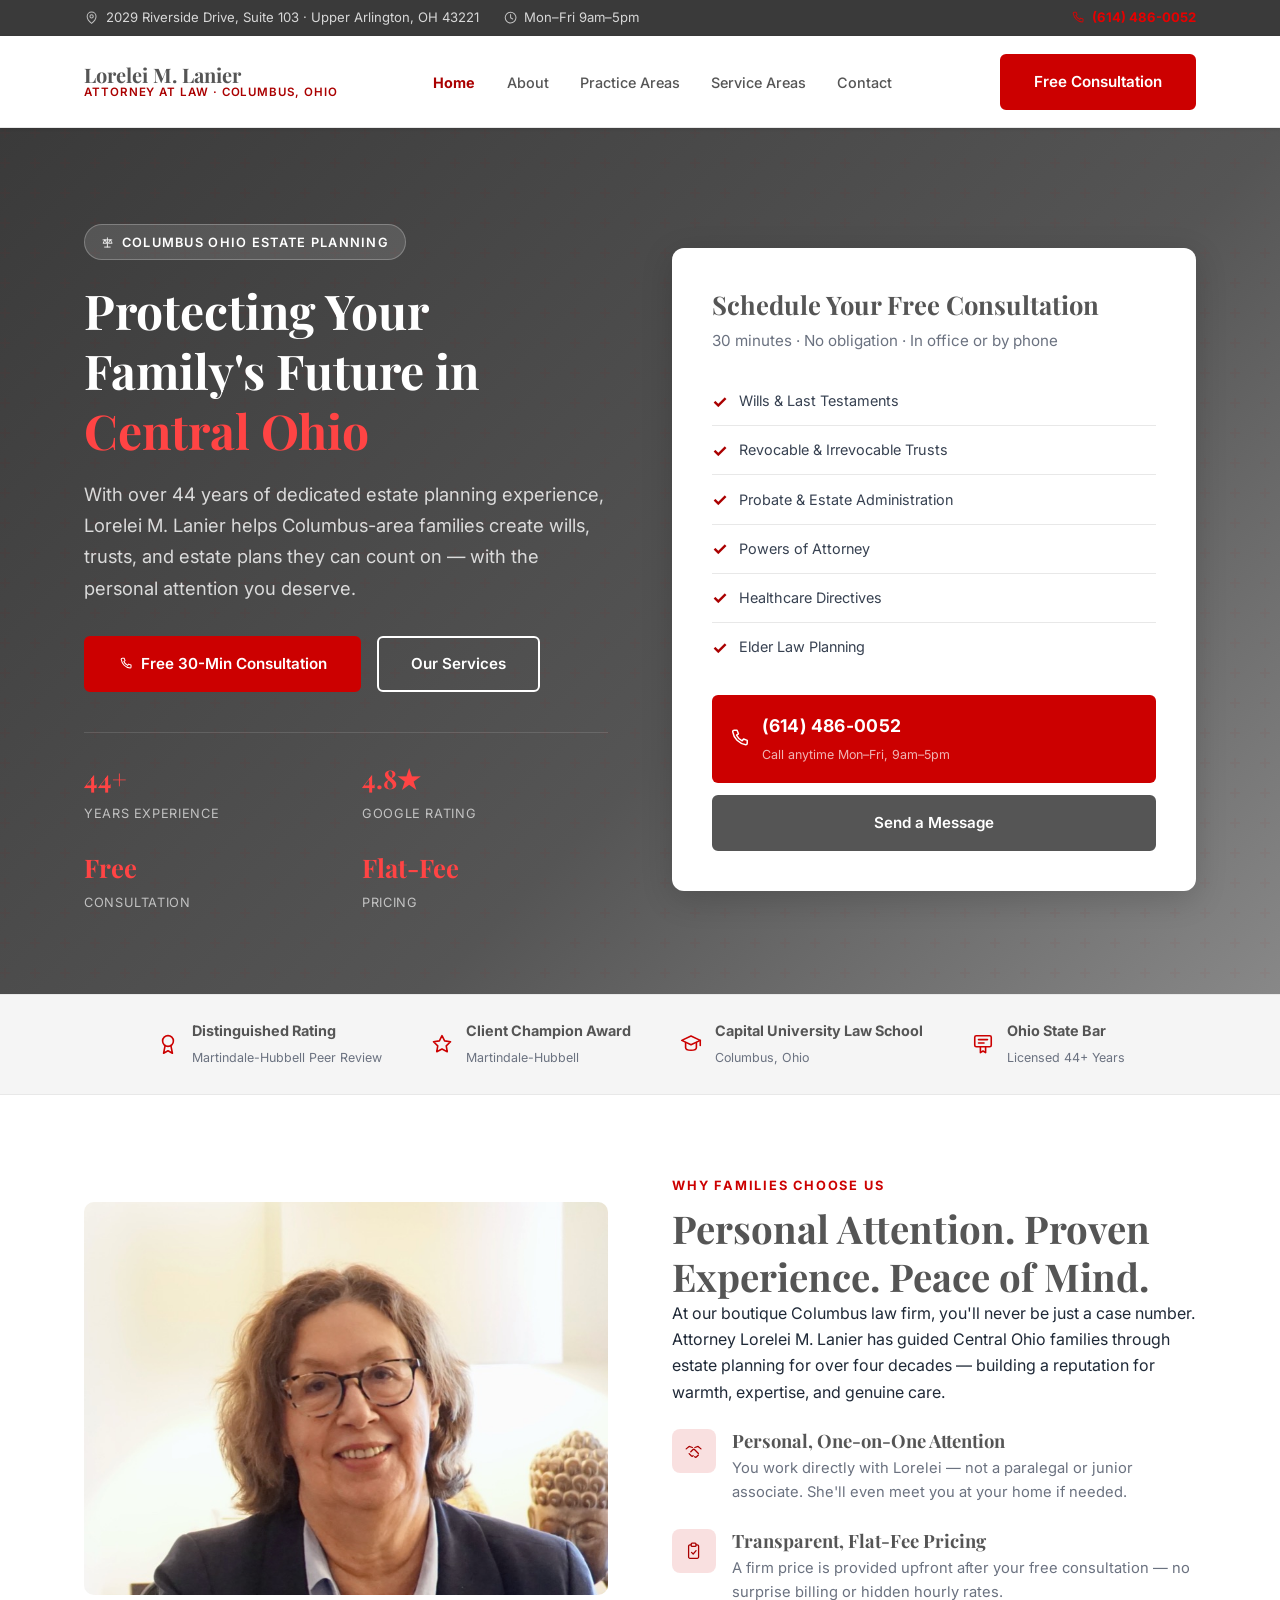
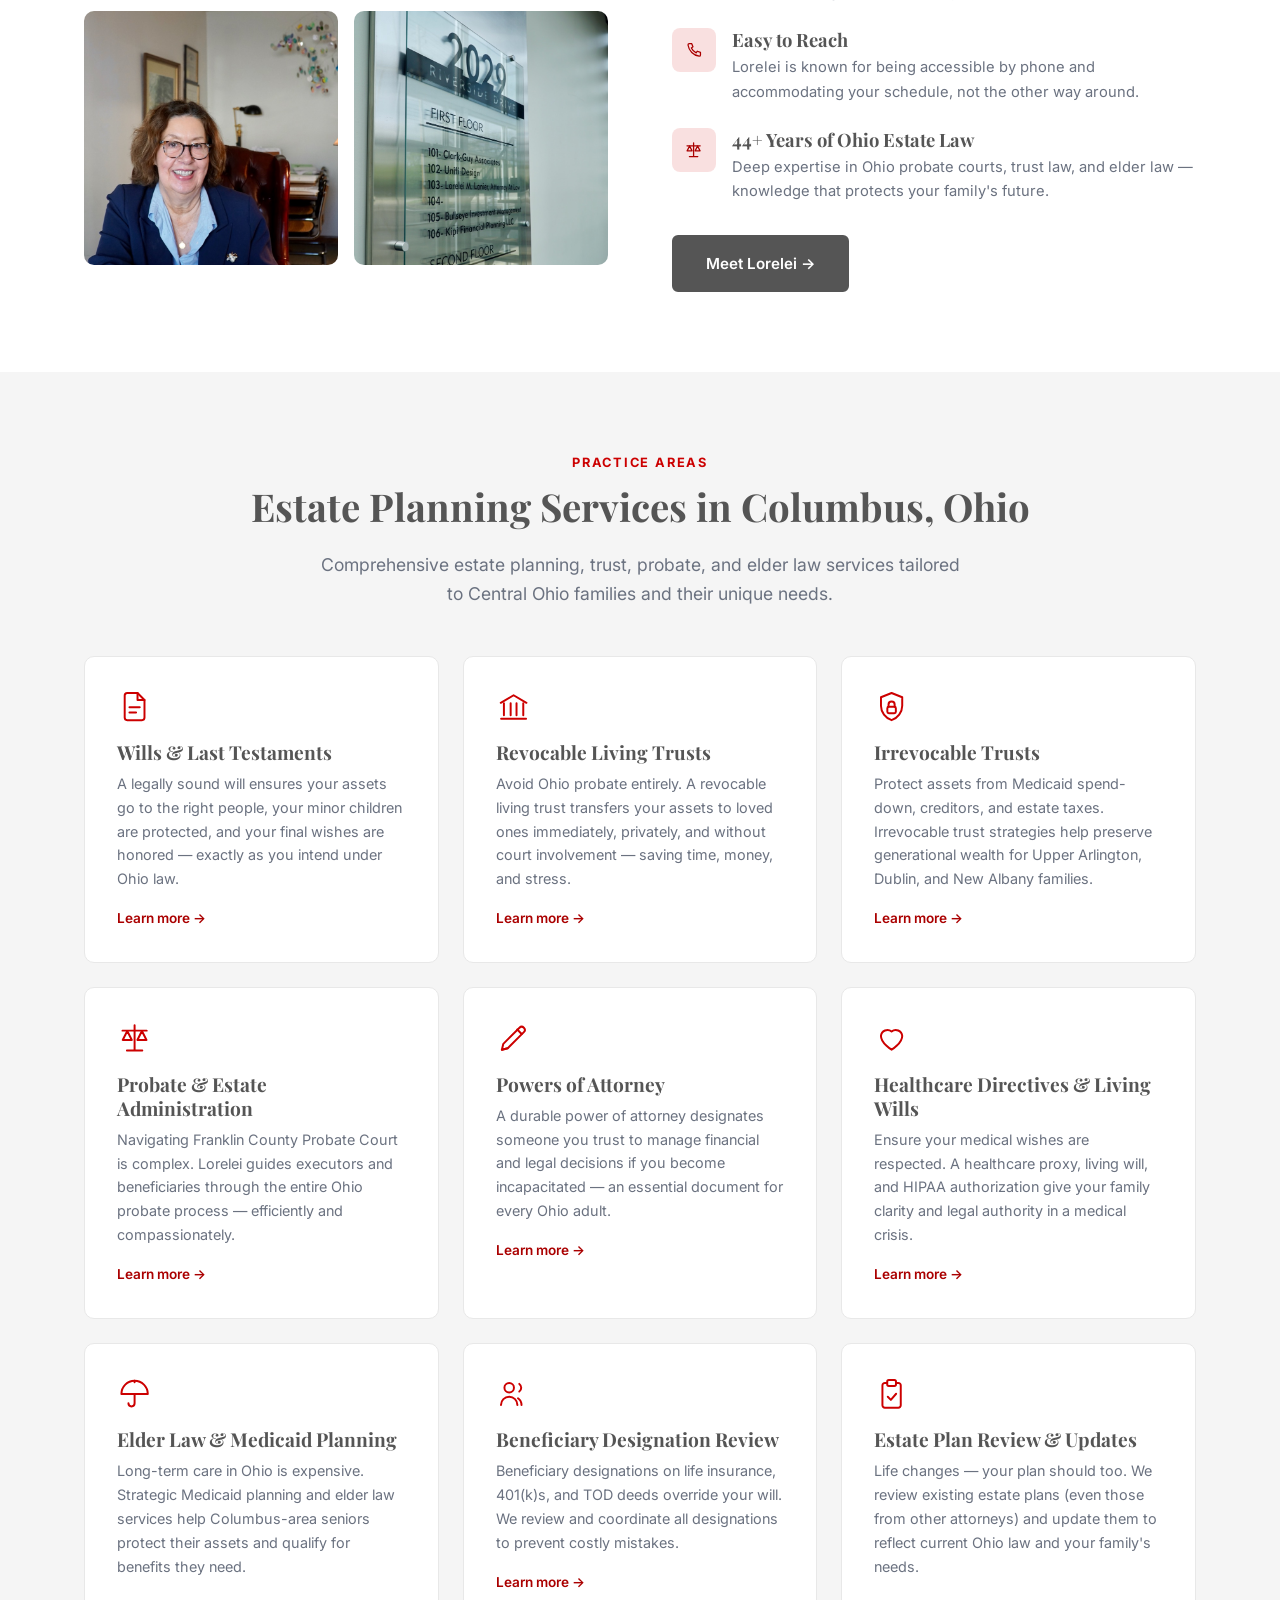
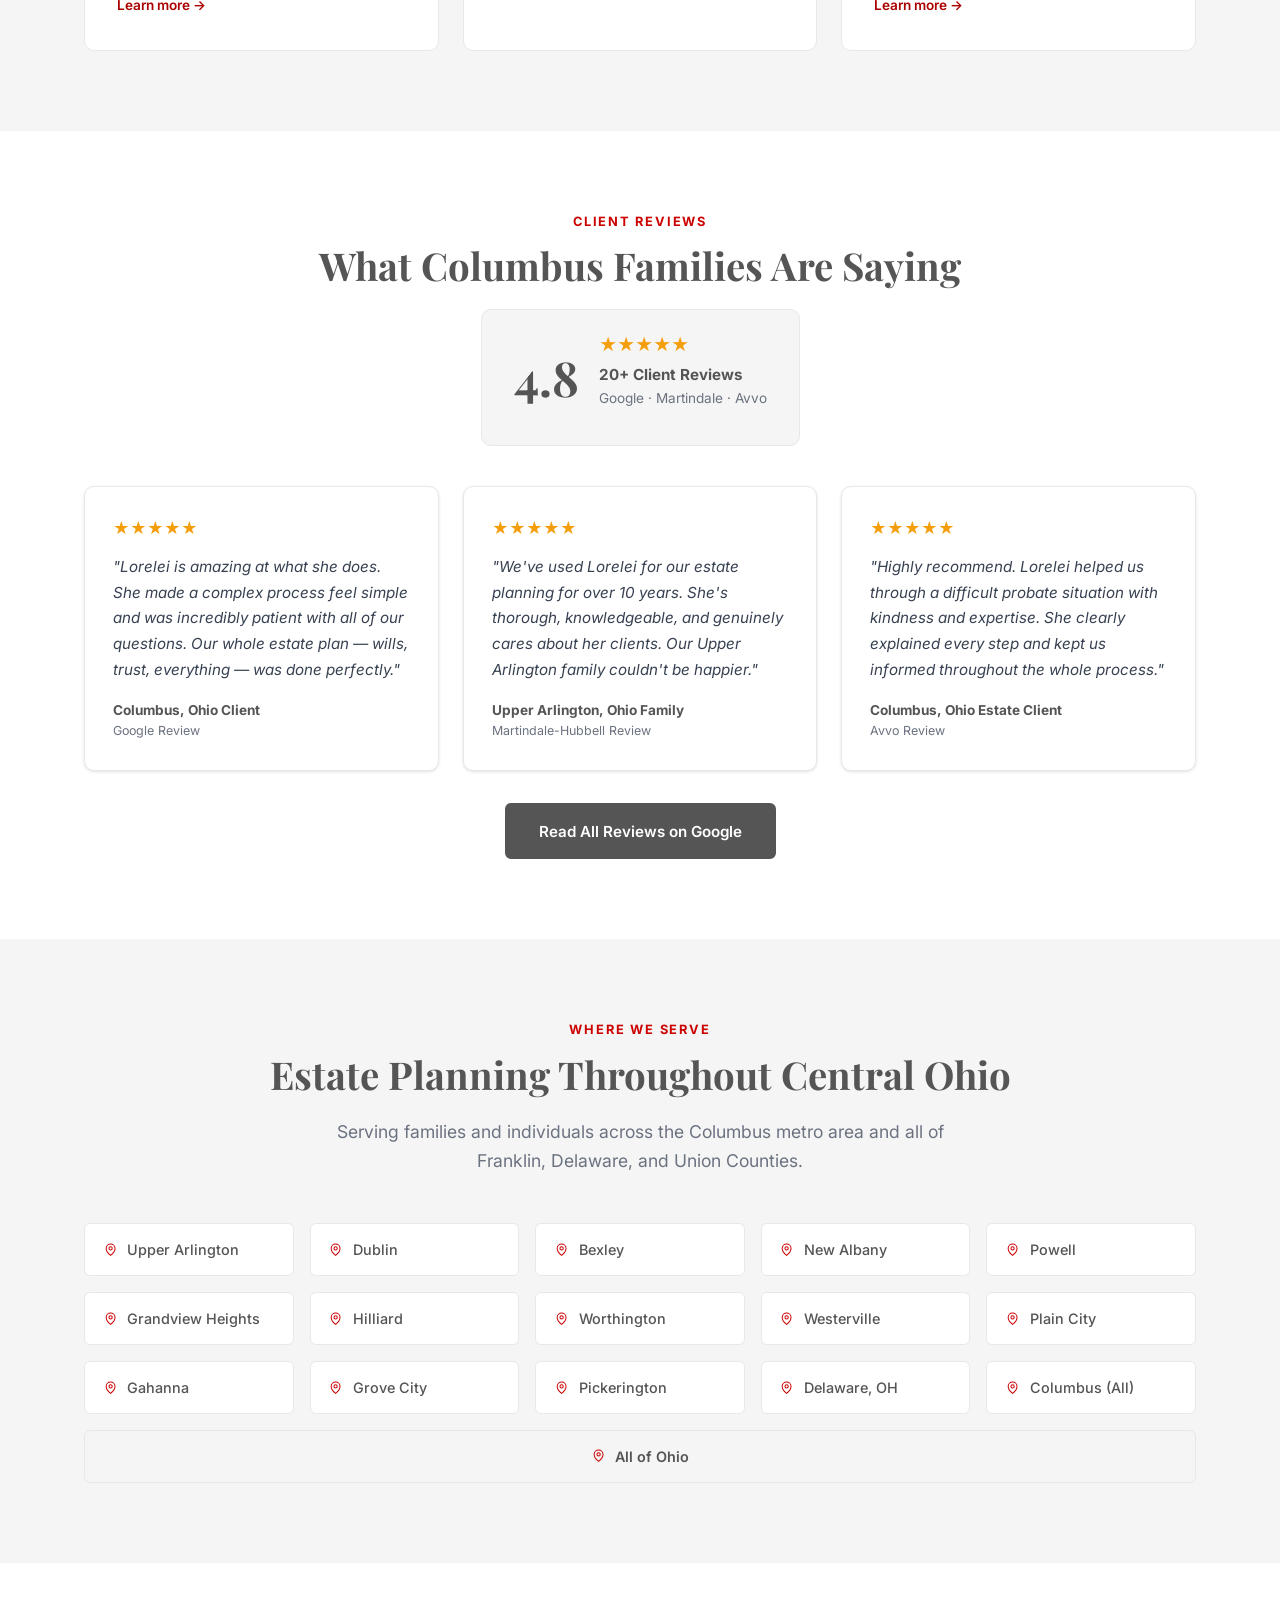
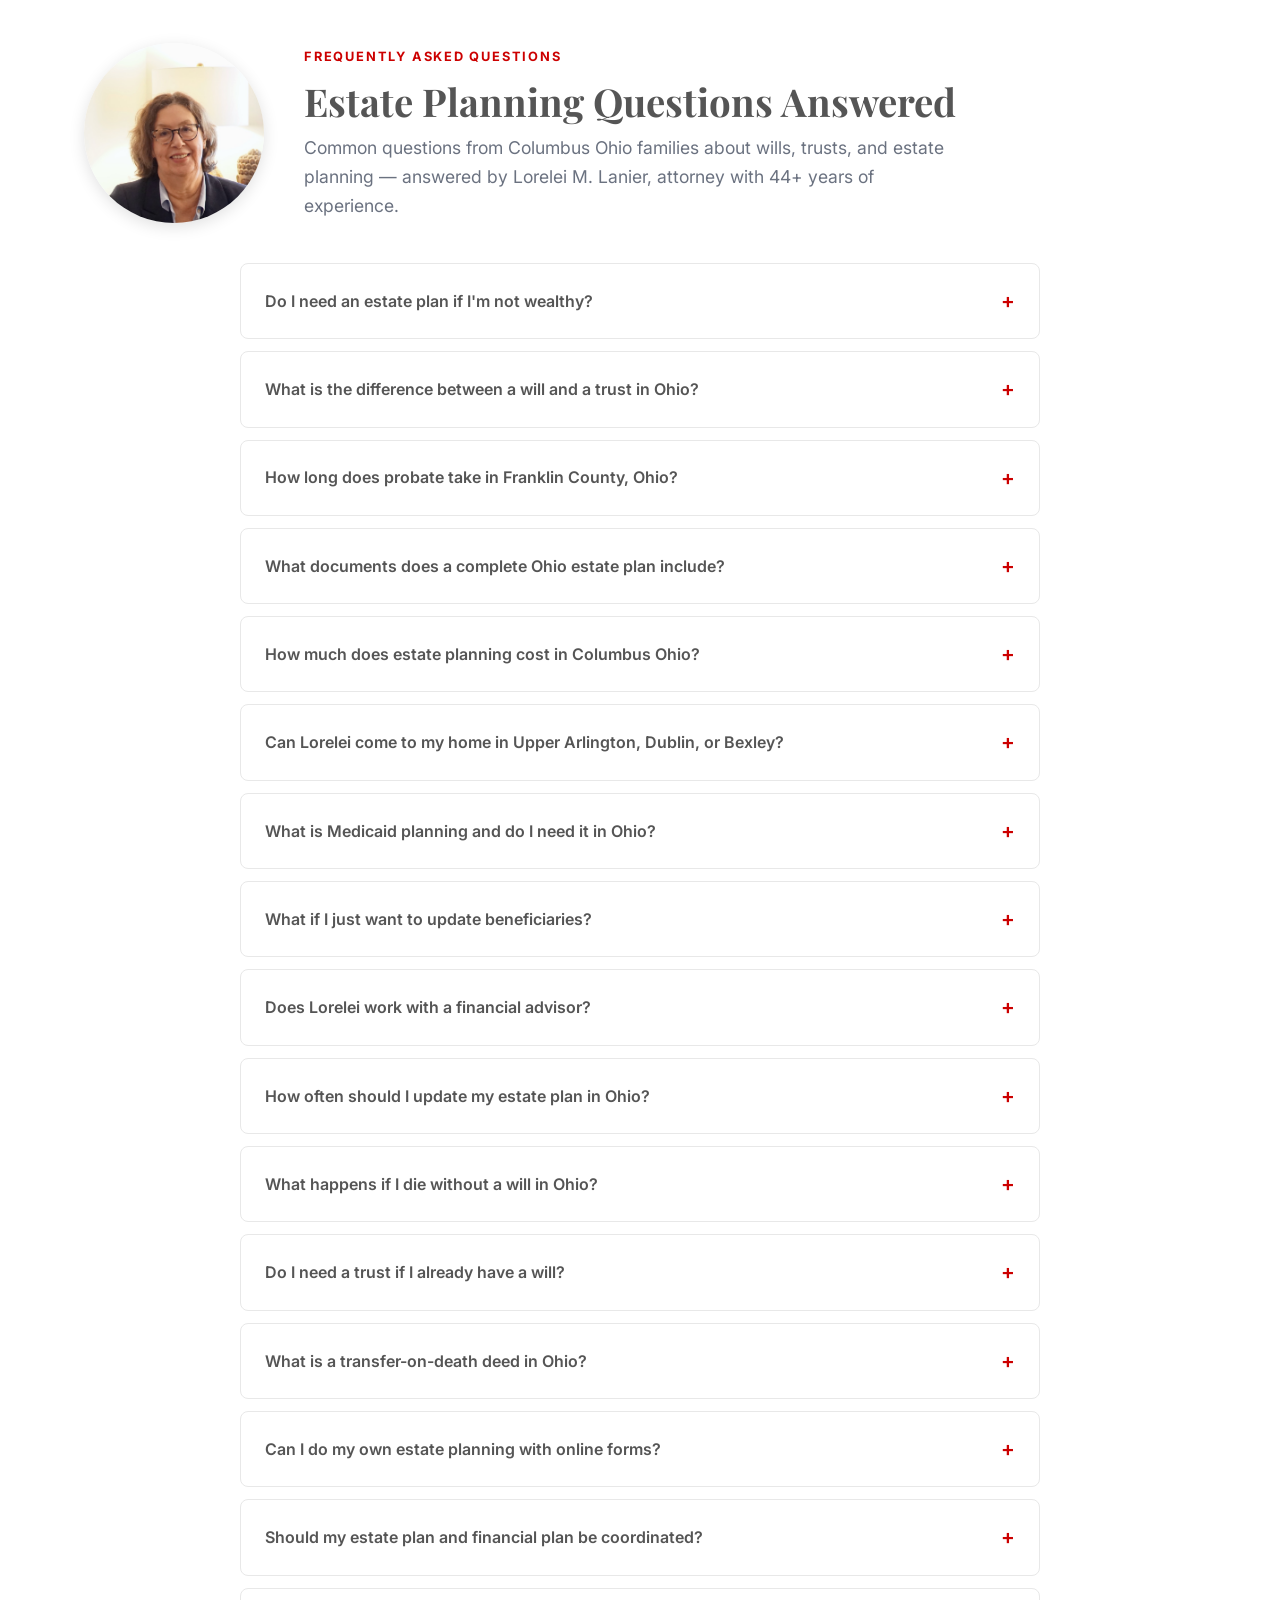
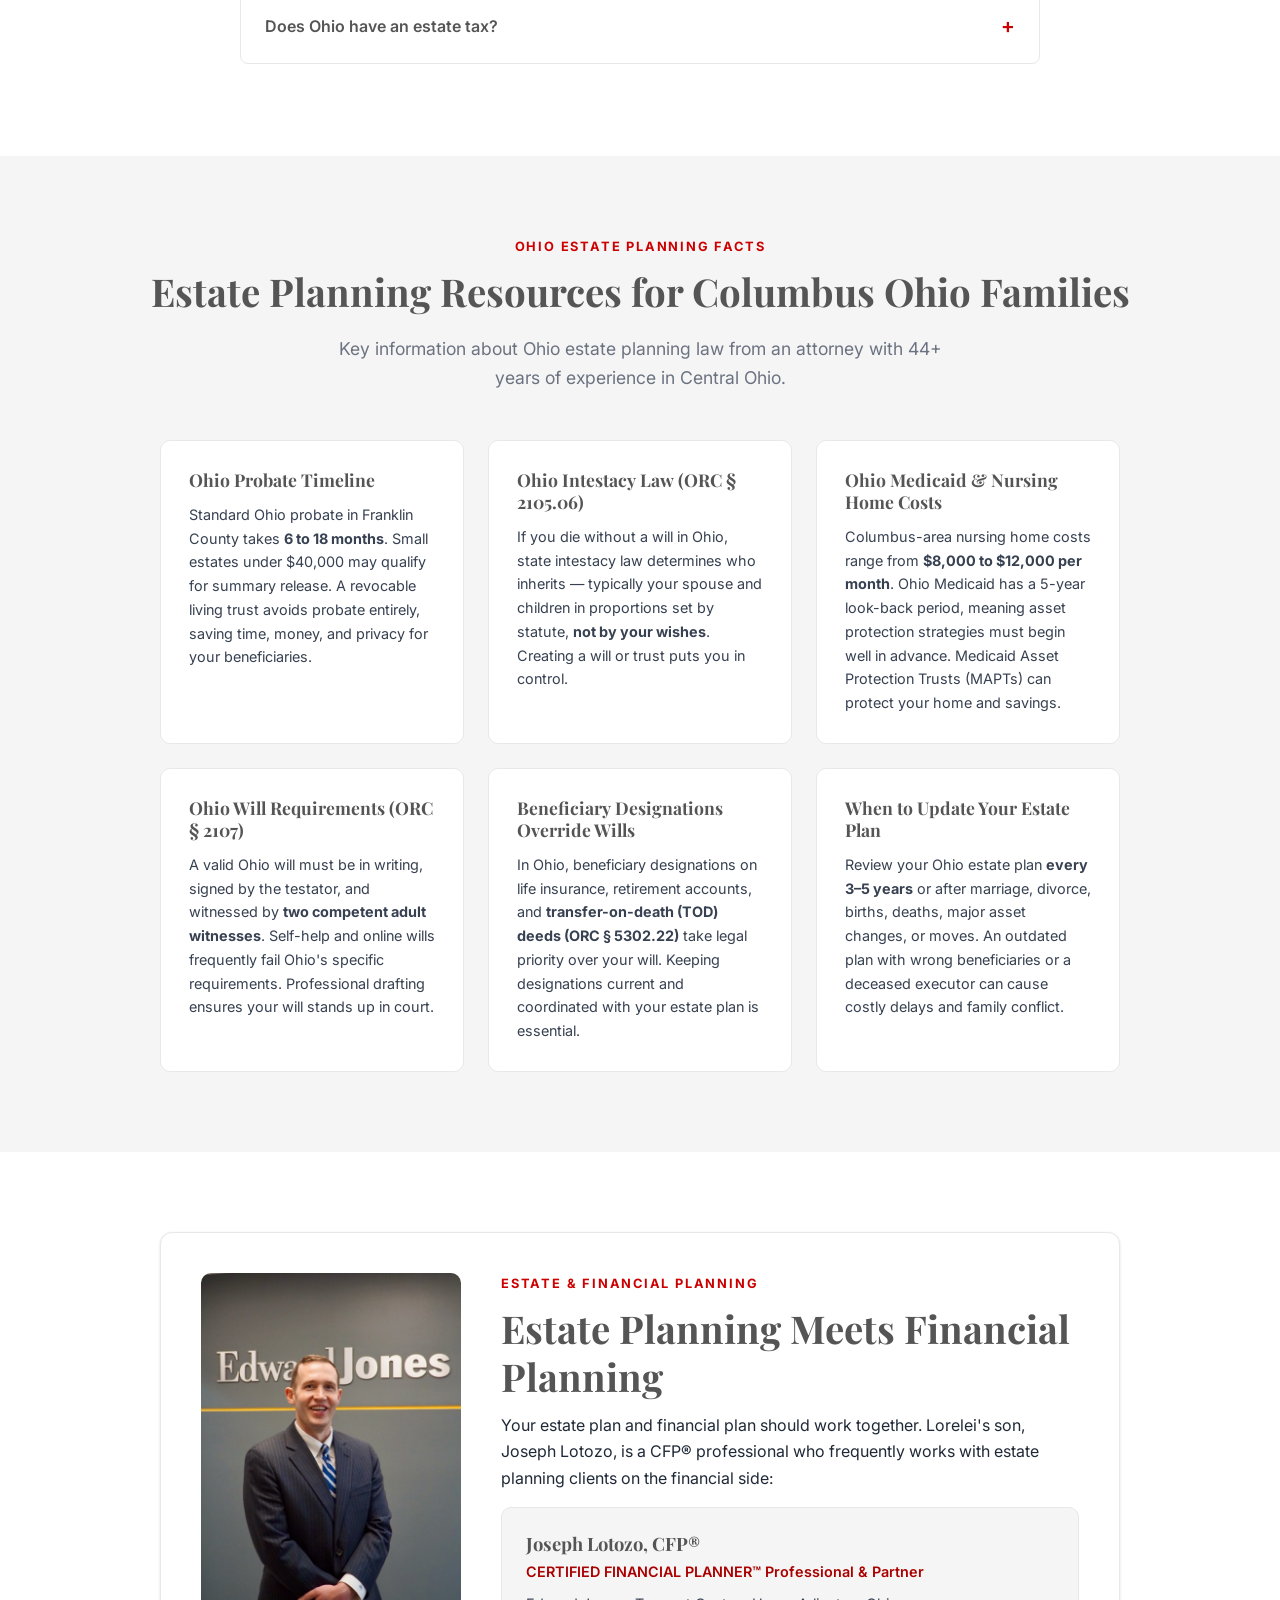
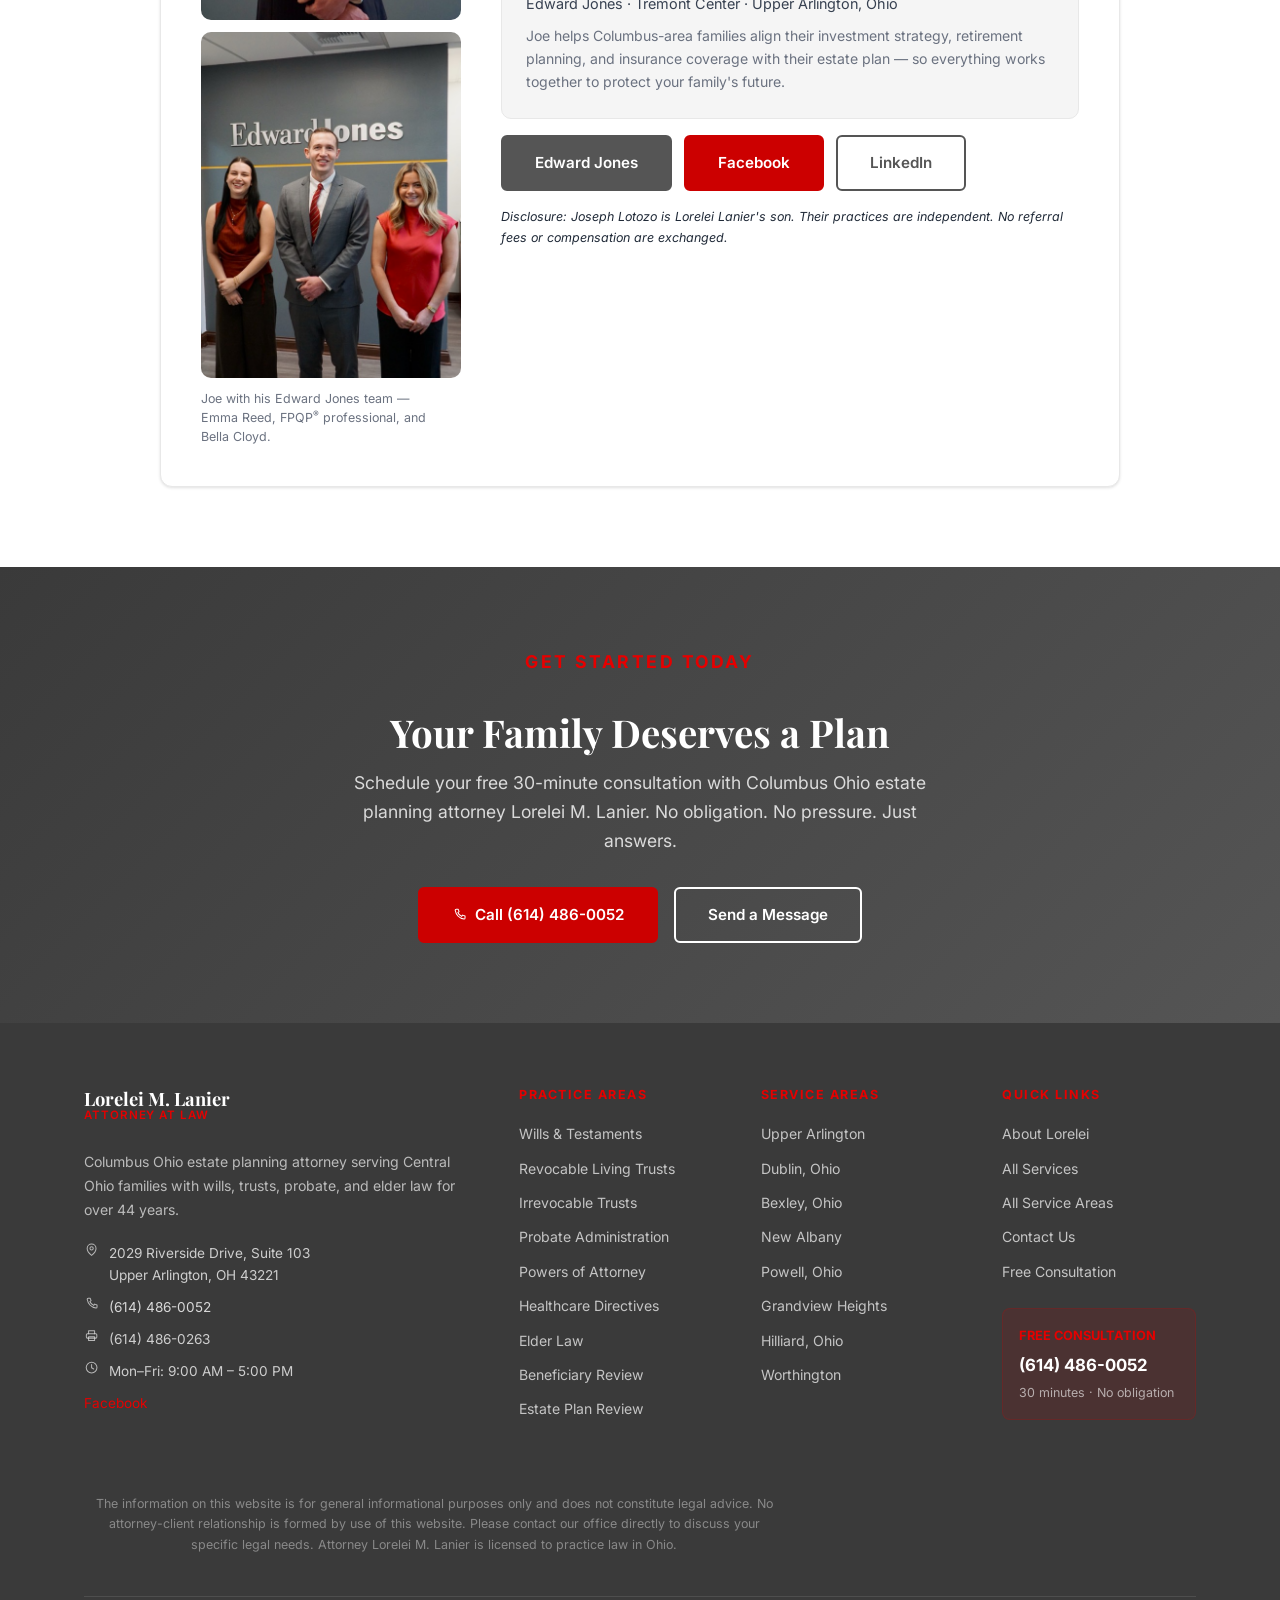
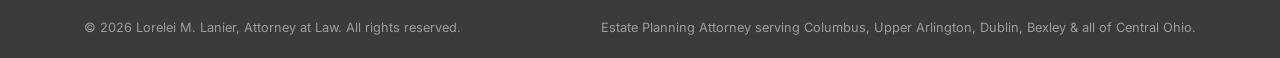
==== commit 3fe7d602: "Correct the TOD statute citation: ORC 5817 -> ORC 5302.22 The site cited ORC § 5817 as the statute g" ====
--- a/index.html
+++ b/index.html
@@ -237,7 +237,7 @@
             "name": "What is a transfer-on-death deed in Ohio?",
             "acceptedAnswer": {
               "@type": "Answer",
-              "text": "An Ohio transfer-on-death (TOD) designation affidavit — governed by ORC § 5817 — allows you to name a beneficiary for your real estate. When you pass away, the property transfers directly to that person without going through probate. TOD deeds override your will, so they must be coordinated with your overall estate plan."
+              "text": "An Ohio transfer-on-death (TOD) designation affidavit — governed by ORC § 5302.22 — allows you to name a beneficiary for your real estate. When you pass away, the property transfers directly to that person without going through probate. TOD deeds override your will, so they must be coordinated with your overall estate plan."
             }
           },
           {
@@ -801,7 +801,7 @@
             <span class="faq-toggle">+</span>
           </div>
           <div class="faq-answer">
-            <p>An Ohio transfer-on-death (TOD) designation affidavit — governed by <strong>ORC § 5817</strong> — allows you to name a beneficiary for your real estate. When you pass away, the property transfers directly to that person without going through probate. It's a simple, inexpensive tool, but it must be coordinated with your overall estate plan. TOD deeds <strong>override your will</strong>, so outdated designations can cause serious problems. Lorelei can prepare and record a TOD deed as part of your plan.</p>
+            <p>An Ohio transfer-on-death (TOD) designation affidavit — governed by <strong>ORC § 5302.22</strong> — allows you to name a beneficiary for your real estate. When you pass away, the property transfers directly to that person without going through probate. It's a simple, inexpensive tool, but it must be coordinated with your overall estate plan. TOD deeds <strong>override your will</strong>, so outdated designations can cause serious problems. Lorelei can prepare and record a TOD deed as part of your plan.</p>
           </div>
         </div>
 
@@ -880,7 +880,7 @@
 
         <div style="background:var(--white);border:1px solid var(--gray-200);border-radius:10px;padding:1.75rem;">
           <h3 style="font-size:1.1rem;margin-bottom:.75rem;">Beneficiary Designations Override Wills</h3>
-          <p style="font-size:.9rem;color:var(--gray-700);margin:0;">In Ohio, beneficiary designations on life insurance, retirement accounts, and <strong>transfer-on-death (TOD) deeds (ORC § 5817)</strong> take legal priority over your will. Keeping designations current and coordinated with your estate plan is essential.</p>
+          <p style="font-size:.9rem;color:var(--gray-700);margin:0;">In Ohio, beneficiary designations on life insurance, retirement accounts, and <strong>transfer-on-death (TOD) deeds (ORC § 5302.22)</strong> take legal priority over your will. Keeping designations current and coordinated with your estate plan is essential.</p>
         </div>
 
         <div style="background:var(--white);border:1px solid var(--gray-200);border-radius:10px;padding:1.75rem;">
@@ -899,7 +899,7 @@
         <div class="advisor-card">
           <figure class="advisor-photos">
             <img src="assets/images/joe-lotozo-headshot.jpg" width="533" height="800" alt="Joseph Lotozo, CFP® professional, Financial Advisor and Partner at Edward Jones, Tremont Center, Upper Arlington Ohio" loading="lazy">
-            <img src="assets/images/joe-lotozo-team.jpg" width="533" height="800" alt="Joseph Lotozo with Edward Jones team members Emma Reed, FPQP® professional, and Bella Cloyd at the Tremont Center office in Upper Arlington, Ohio" loading="lazy">
+            <img src="assets/images/joe-lotozo-team.jpg" width="533" height="800" alt="The Edward Jones team at Tremont Center in Upper Arlington, Ohio — Emma Reed, FPQP® professional, on the left, Joseph Lotozo, CFP® professional, in the center, and Bella Cloyd on the right" loading="lazy">
             <figcaption>Joe with his Edward&nbsp;Jones team — Emma&nbsp;Reed, FPQP<sup>&#174;</sup> professional, and Bella&nbsp;Cloyd.</figcaption>
           </figure>
           <div>
--- a/css/style.css
+++ b/css/style.css
@@ -415,7 +415,7 @@
    Monoline set on a 24px grid, defined once per page as an SVG
    sprite after <body> and referenced with <use>. Sized in em so
    each icon inherits the font-size of whatever slot holds it,
-   and stroked in currentColor so it inherits colour too.
+   and stroked in currentColor so it inherits color too.
    ============================================================ */
 .icon {
   width: 1em;
@@ -430,7 +430,7 @@
   stroke-linejoin: round;
 }
 
-/* Per-slot sizing and colour. Emoji carried their own colour and optical size;
+/* Per-slot sizing and color. Emoji carried their own color and optical size;
    line icons need both set explicitly or they read as too heavy and too dark. */
 .practice-icon    { font-size: 1.9rem; color: var(--gold); line-height: 1; }
 .service-icon-lg  { font-size: 2.6rem; color: var(--gold); line-height: 1; }
@@ -1014,7 +1014,7 @@
 
   .footer-grid { grid-template-columns: 1fr 1fr; gap: 2rem; }
 
-  /* Centred flex items each centre themselves once they wrap onto their own
+  /* Centered flex items each center themselves once they wrap onto their own
      line, so the four credentials sat at four different left edges. A single
      left-aligned column lines the icons up. */
   .awards-inner {
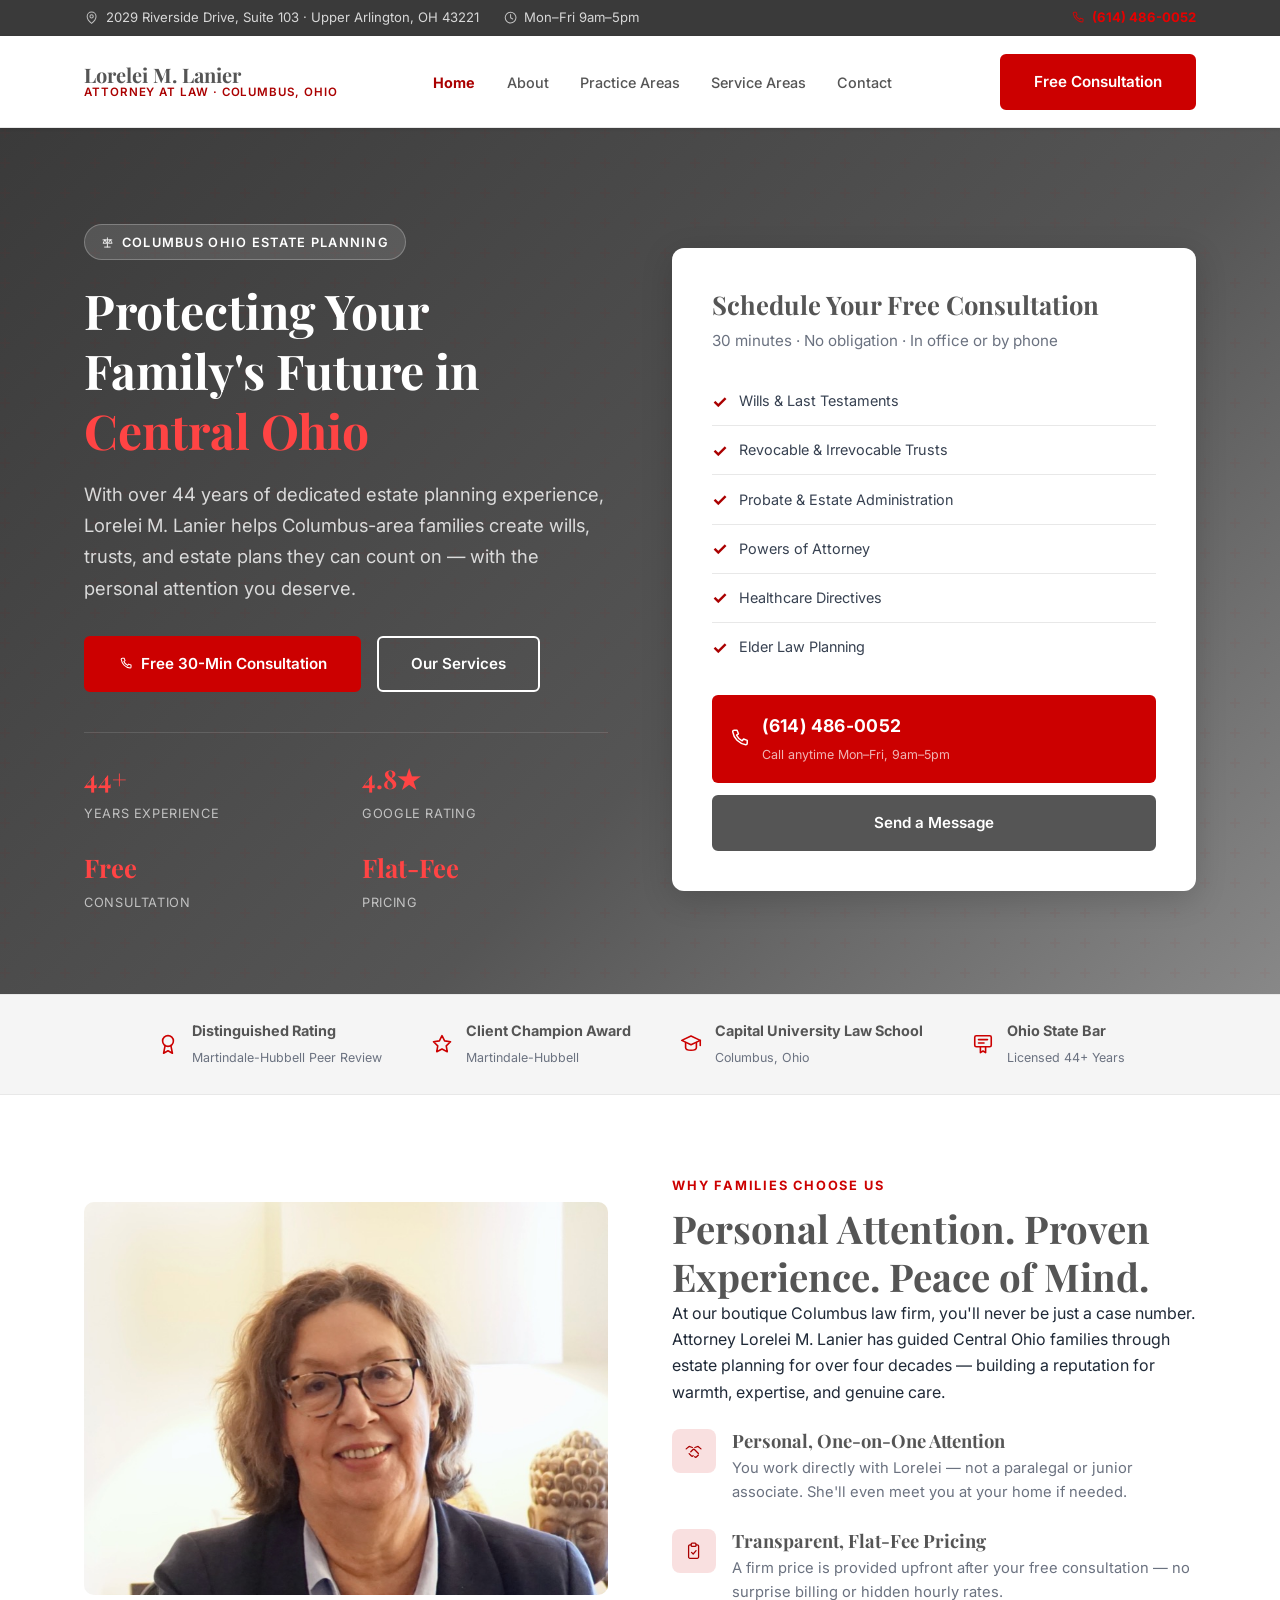
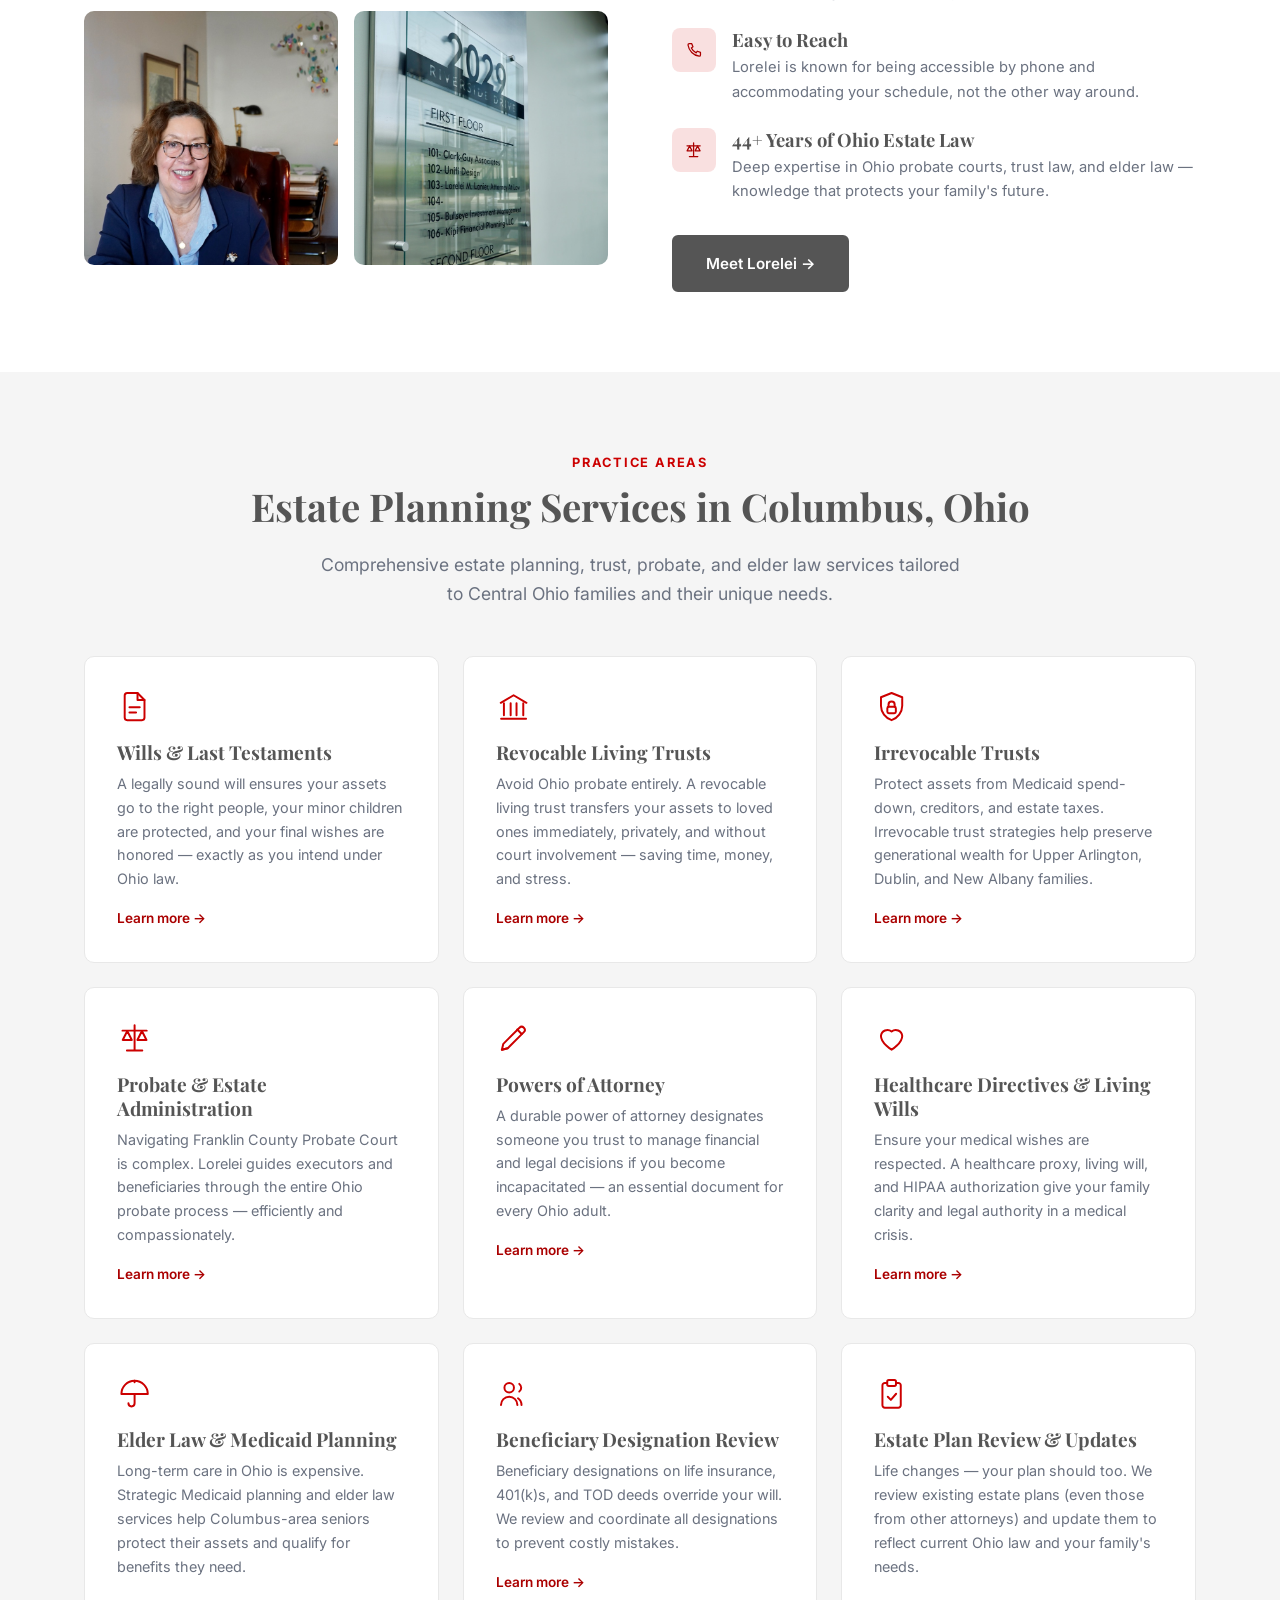
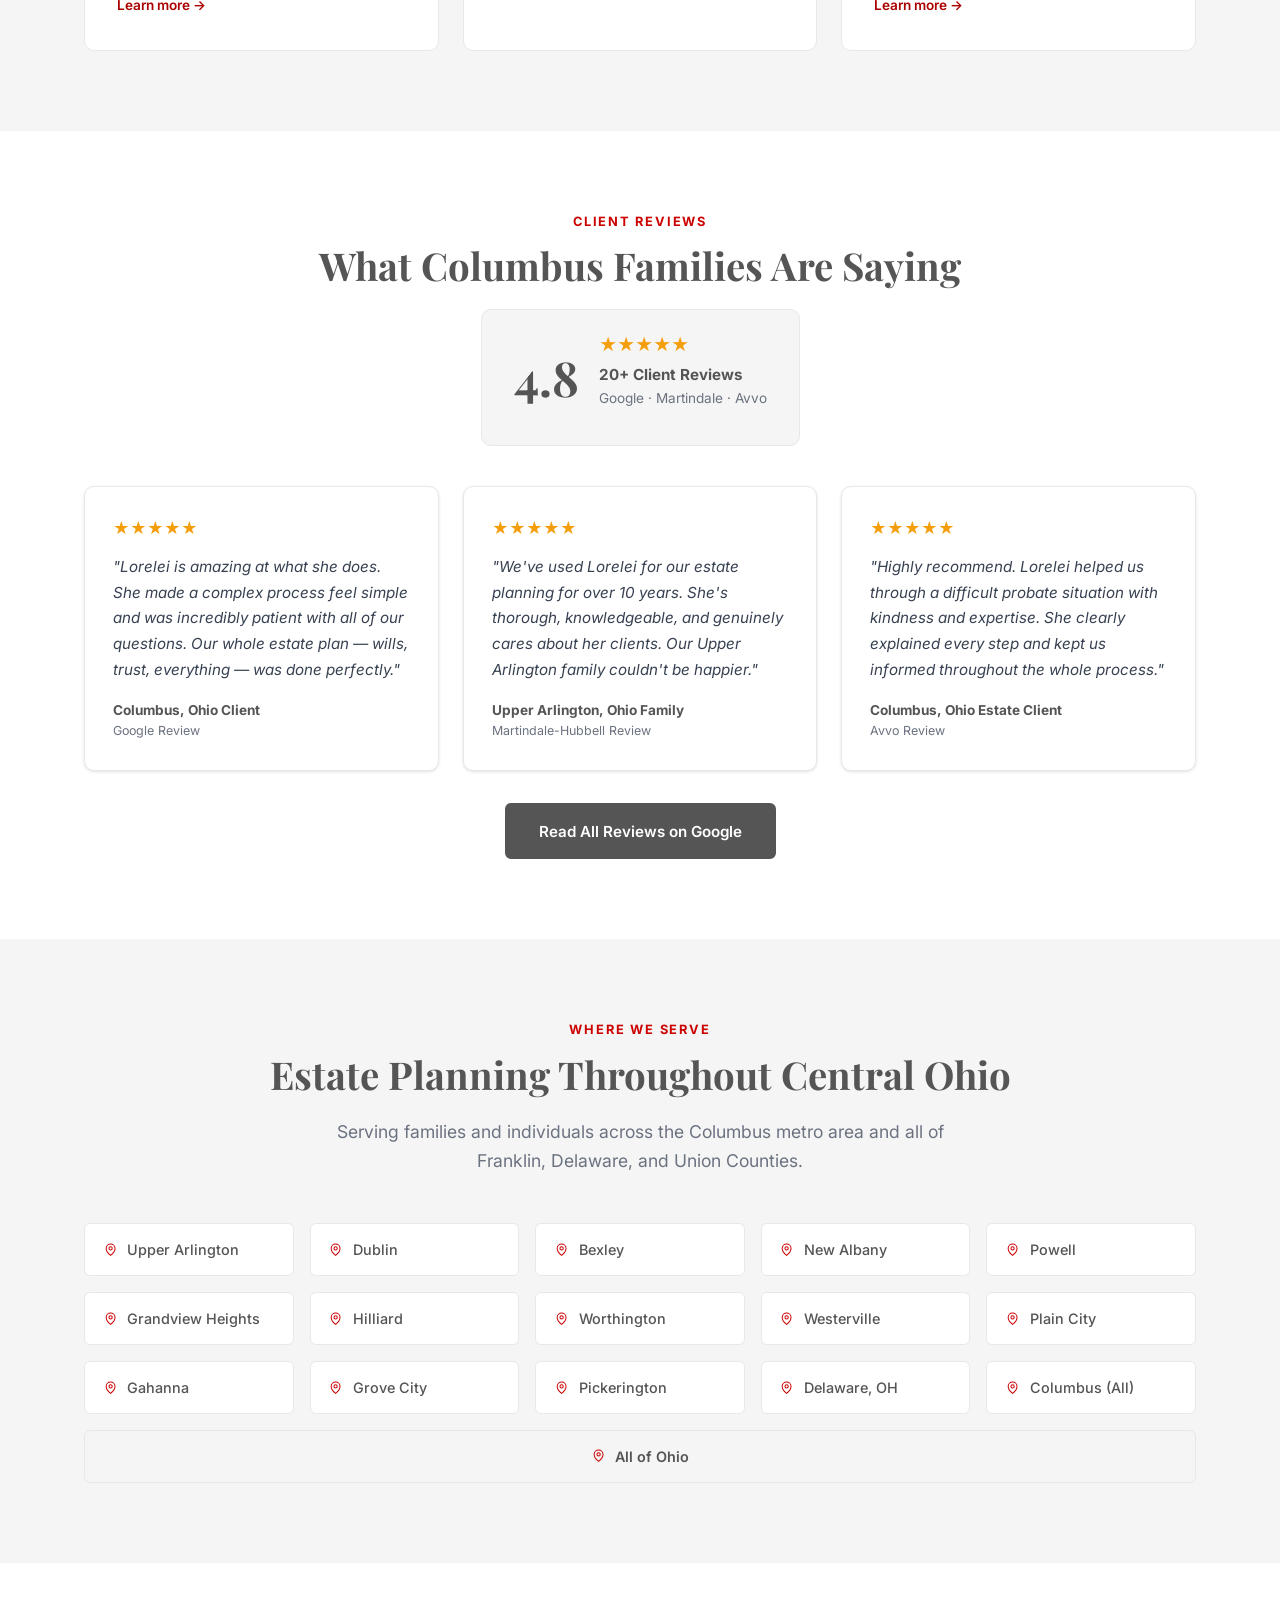
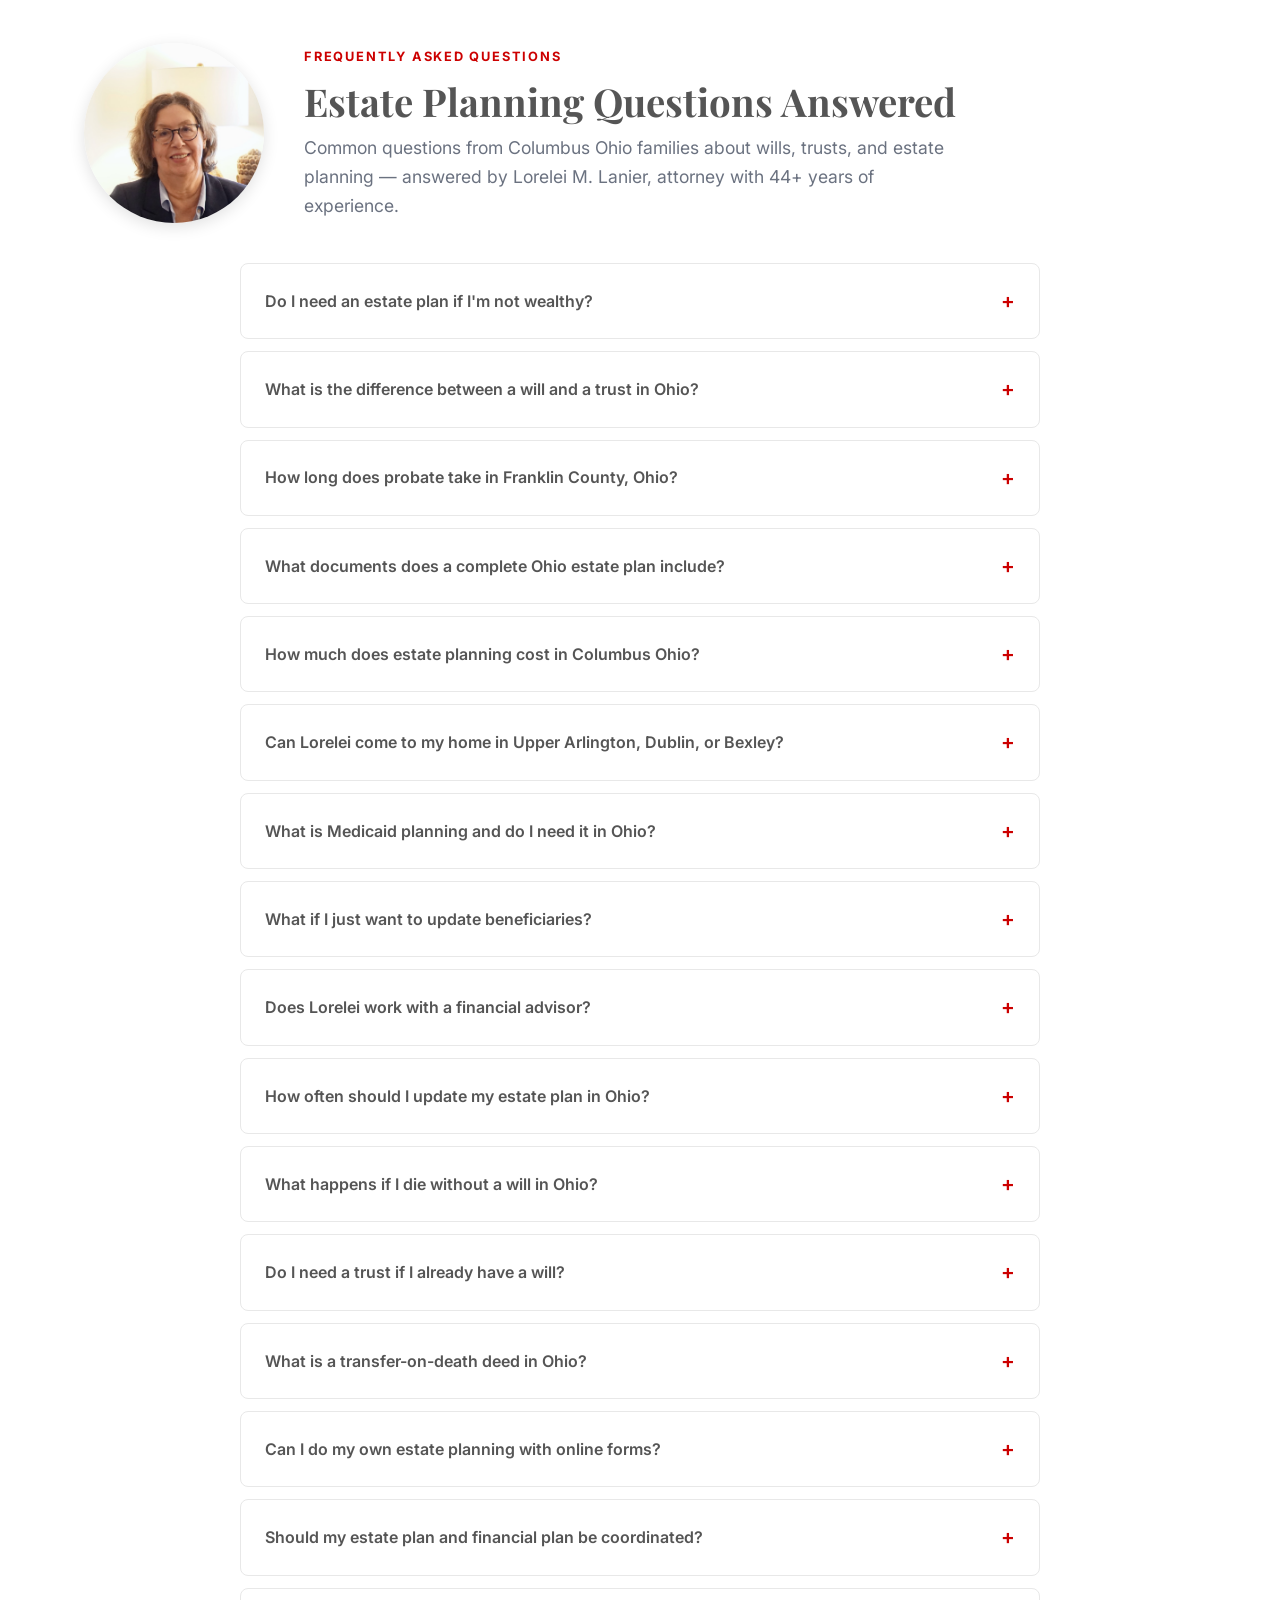
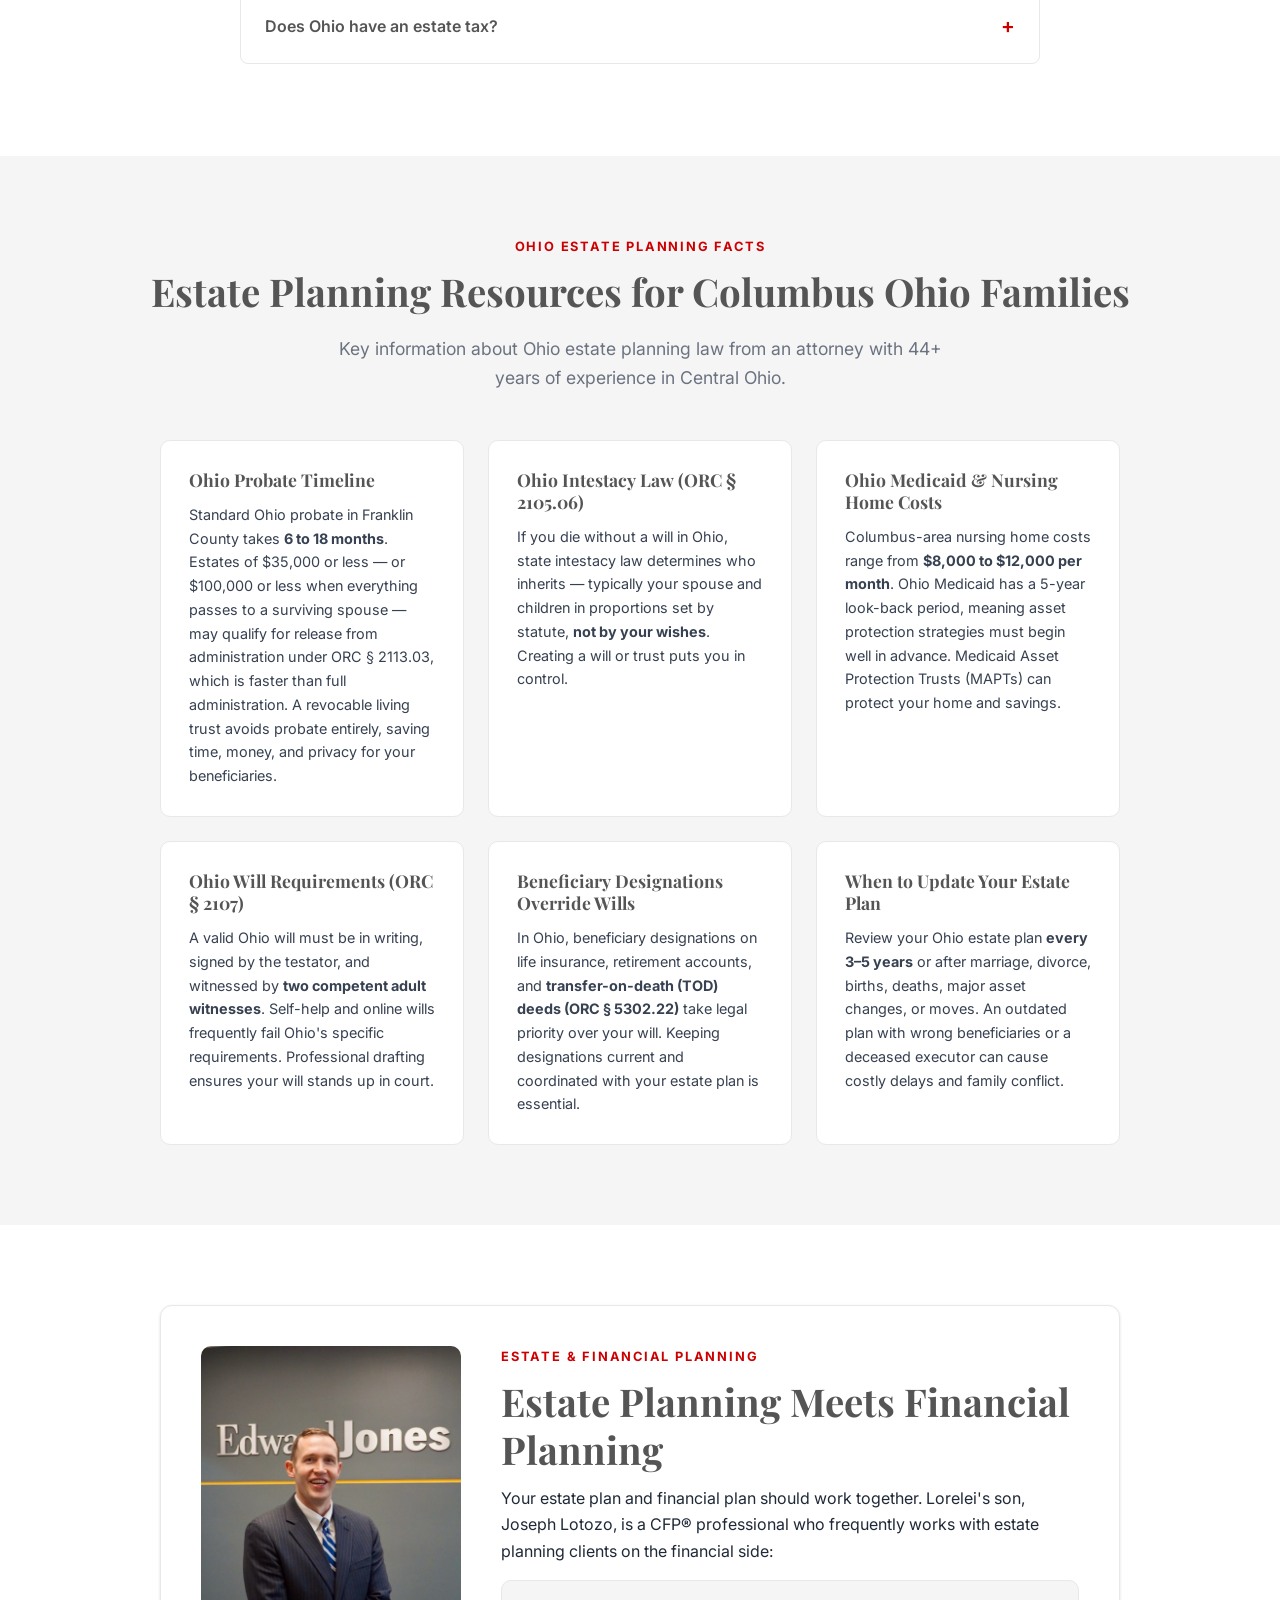
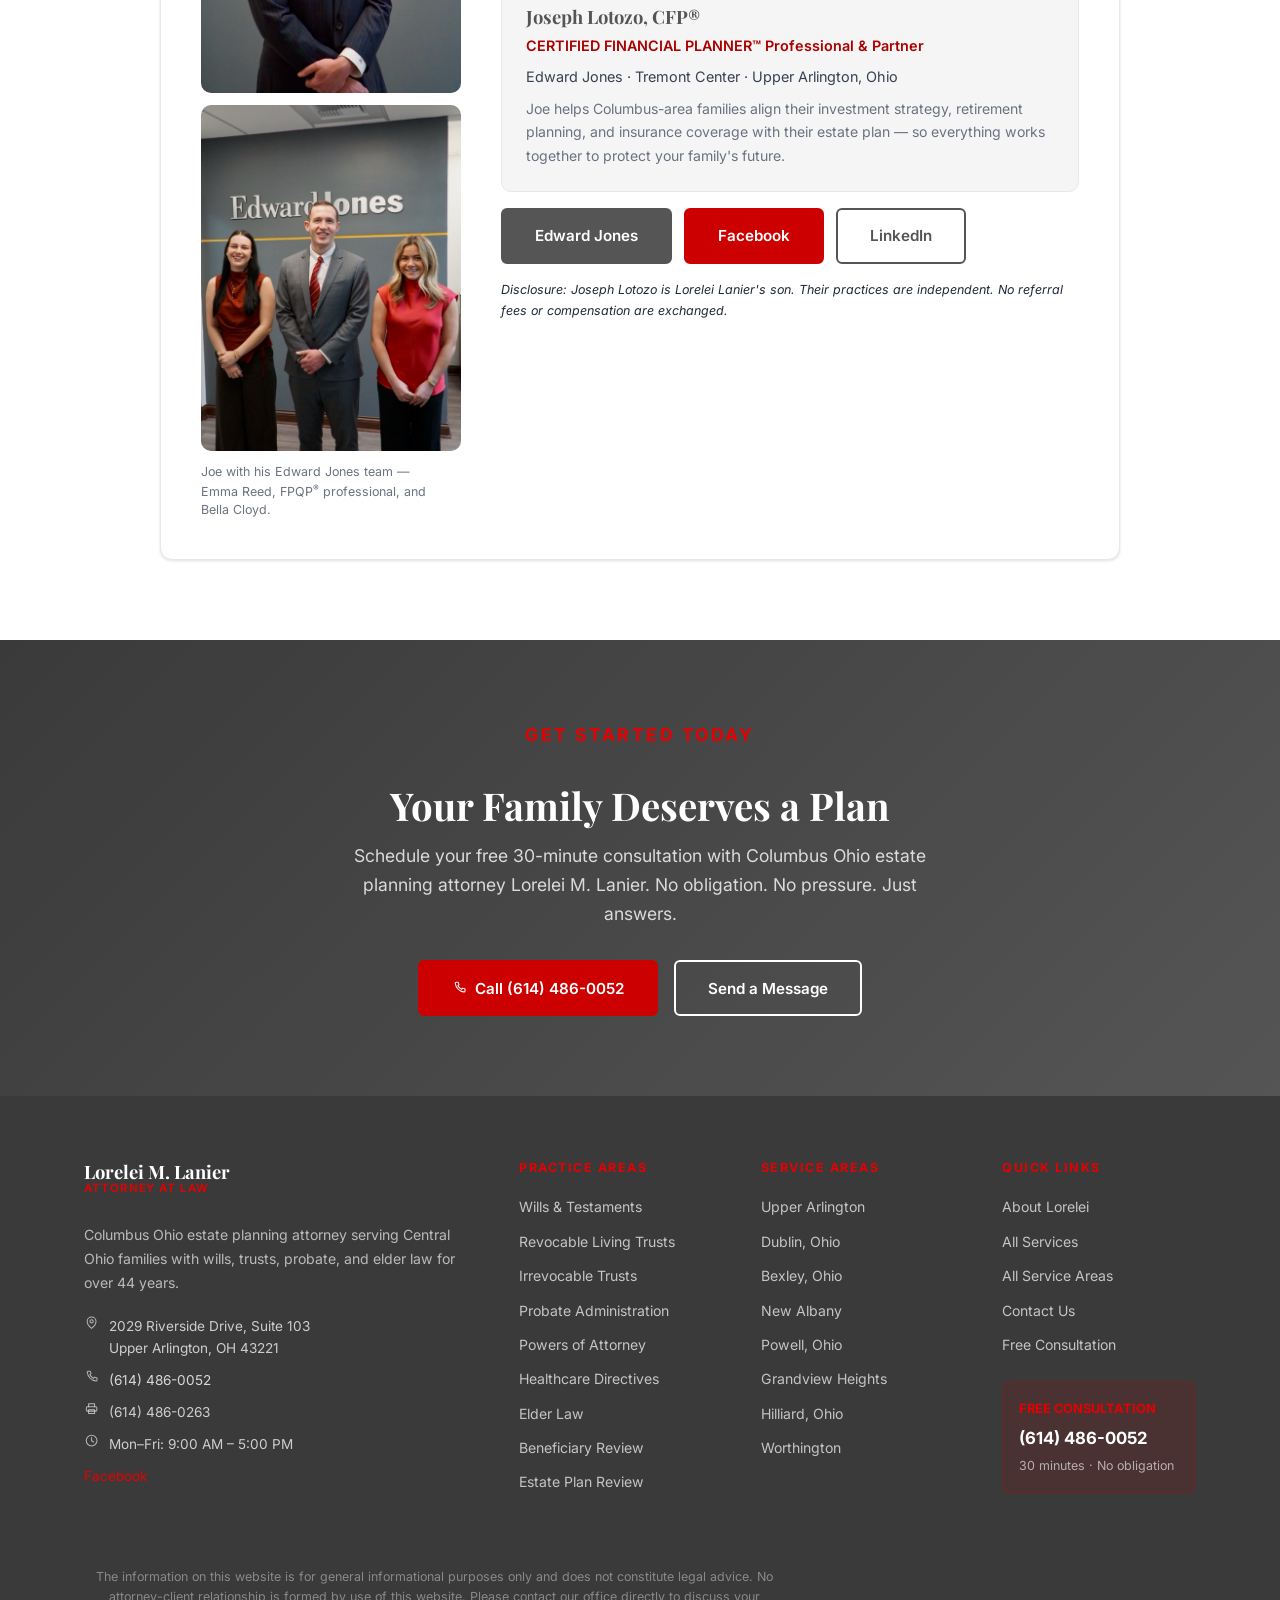
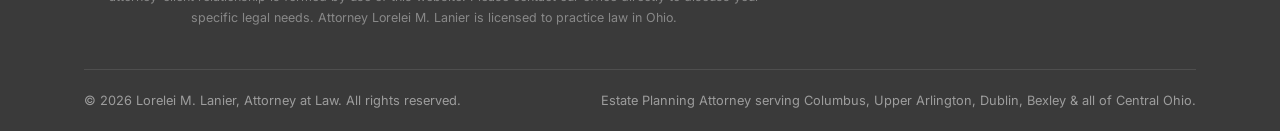
==== commit 97804891: "Fix the small-estate threshold and the federal estate tax exemption Two factual errors, both verifie" ====
--- a/index.html
+++ b/index.html
@@ -839,7 +839,7 @@
             <span class="faq-toggle">+</span>
           </div>
           <div class="faq-answer">
-            <p>Ohio <strong>eliminated its state estate tax effective January 1, 2013</strong>. However, the federal estate tax still applies to estates exceeding the federal exemption amount (currently $13.61 million per individual in 2024, though this is scheduled to decrease significantly in 2026 unless Congress acts). For high-net-worth families in Columbus, Dublin, New Albany, and Bexley, advanced trust strategies can minimize federal estate tax exposure. Lorelei can assess whether your estate may be affected.</p>
+            <p>Ohio <strong>eliminated its state estate tax effective January 1, 2013</strong>. However, the federal estate tax still applies to estates exceeding the federal exemption amount ($15 million per individual for deaths in 2026, up from $13.99 million in 2025). For high-net-worth families in Columbus, Dublin, New Albany, and Bexley, advanced trust strategies can minimize federal estate tax exposure. Lorelei can assess whether your estate may be affected.</p>
           </div>
         </div>
 
@@ -860,7 +860,7 @@
 
         <div style="background:var(--white);border:1px solid var(--gray-200);border-radius:10px;padding:1.75rem;">
           <h3 style="font-size:1.1rem;margin-bottom:.75rem;">Ohio Probate Timeline</h3>
-          <p style="font-size:.9rem;color:var(--gray-700);margin:0;">Standard Ohio probate in Franklin County takes <strong>6 to 18 months</strong>. Small estates under $40,000 may qualify for summary release. A revocable living trust avoids probate entirely, saving time, money, and privacy for your beneficiaries.</p>
+          <p style="font-size:.9rem;color:var(--gray-700);margin:0;">Standard Ohio probate in Franklin County takes <strong>6 to 18 months</strong>. Estates of $35,000 or less &mdash; or $100,000 or less when everything passes to a surviving spouse &mdash; may qualify for release from administration under ORC &sect; 2113.03, which is faster than full administration. A revocable living trust avoids probate entirely, saving time, money, and privacy for your beneficiaries.</p>
         </div>
 
         <div style="background:var(--white);border:1px solid var(--gray-200);border-radius:10px;padding:1.75rem;">
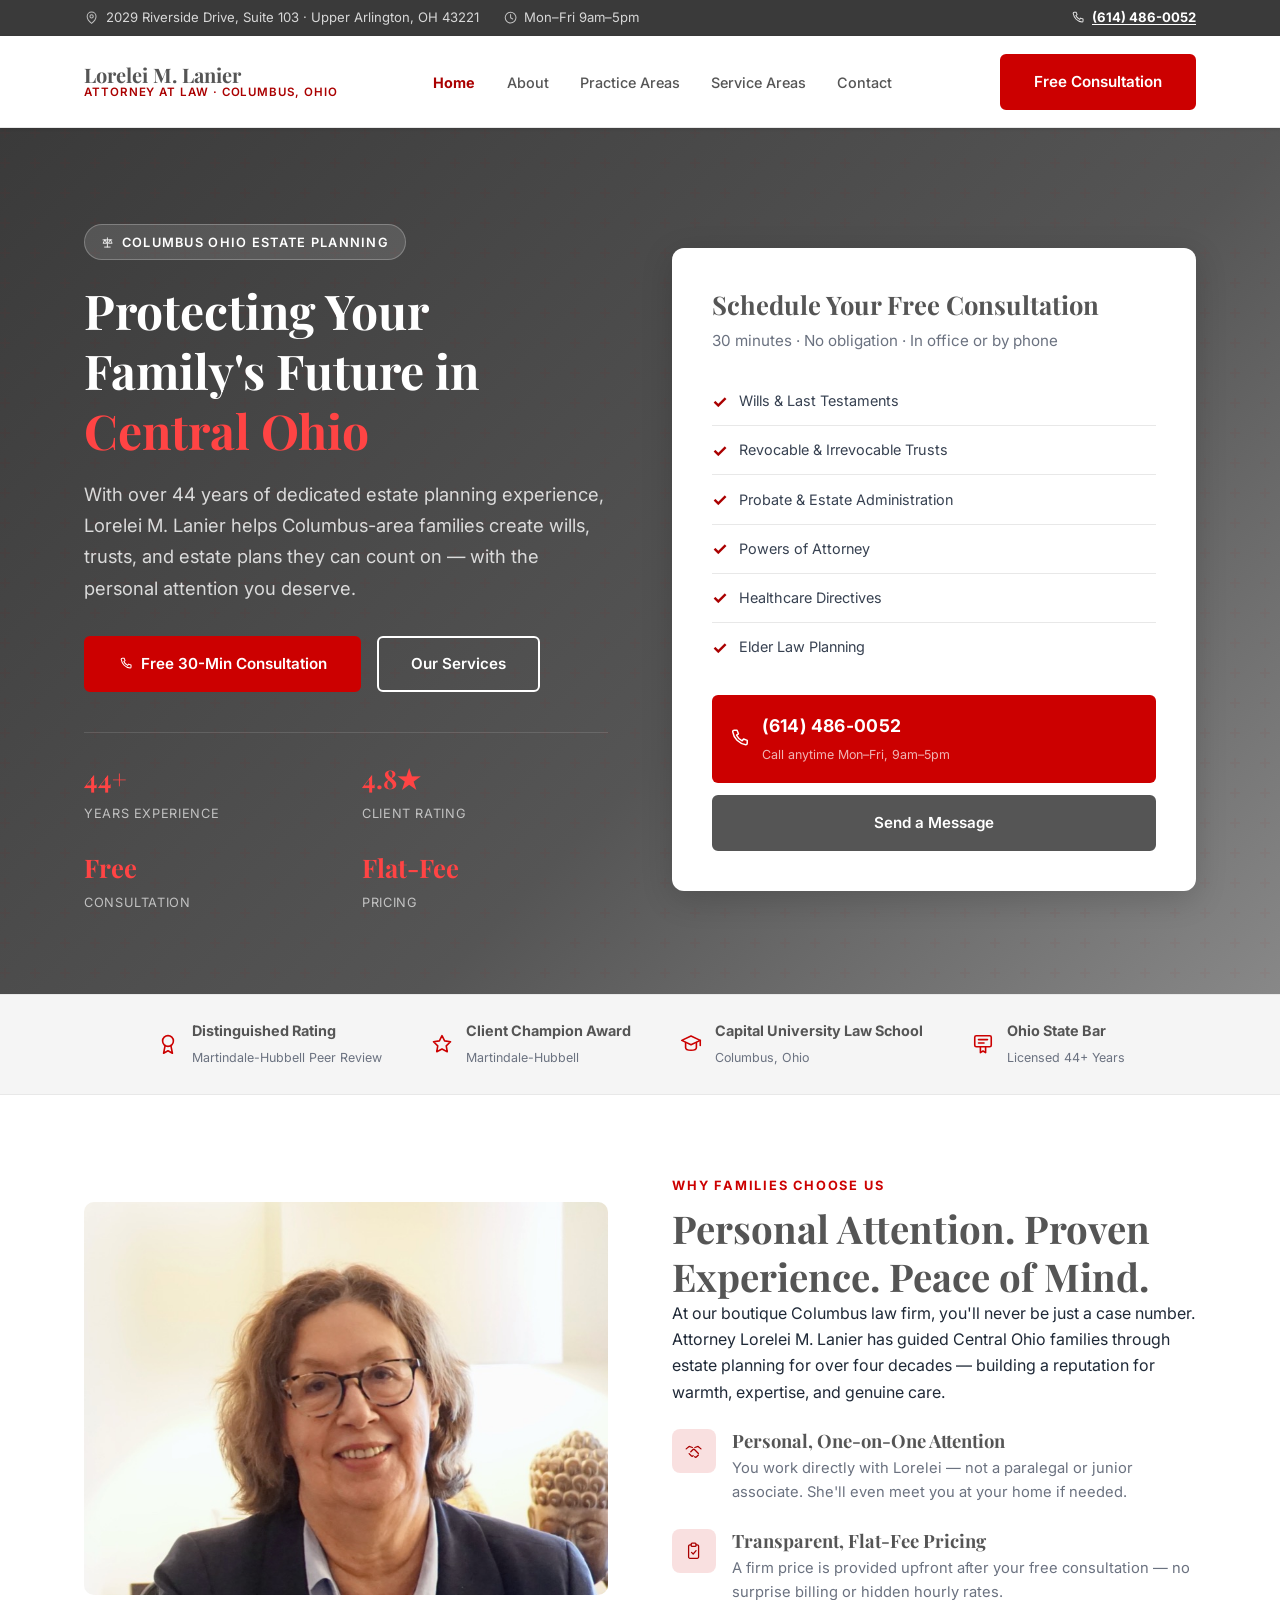
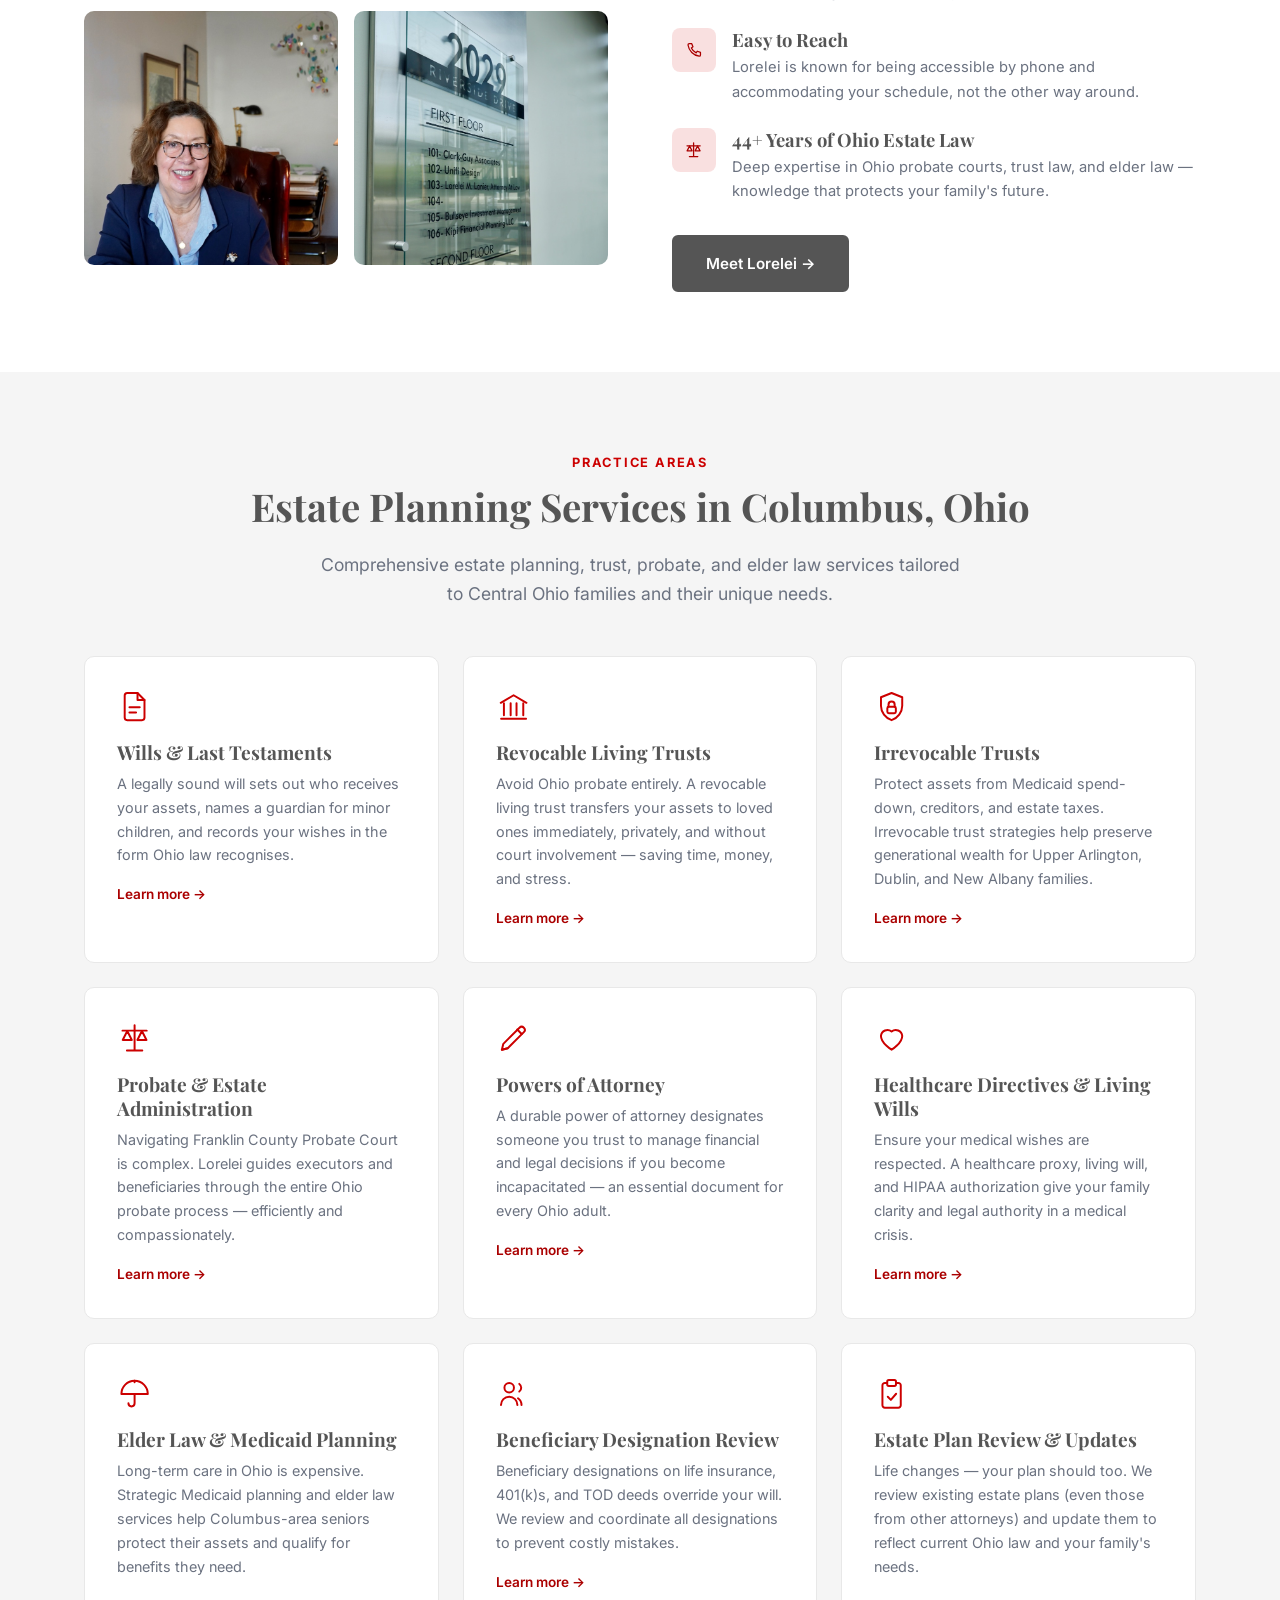
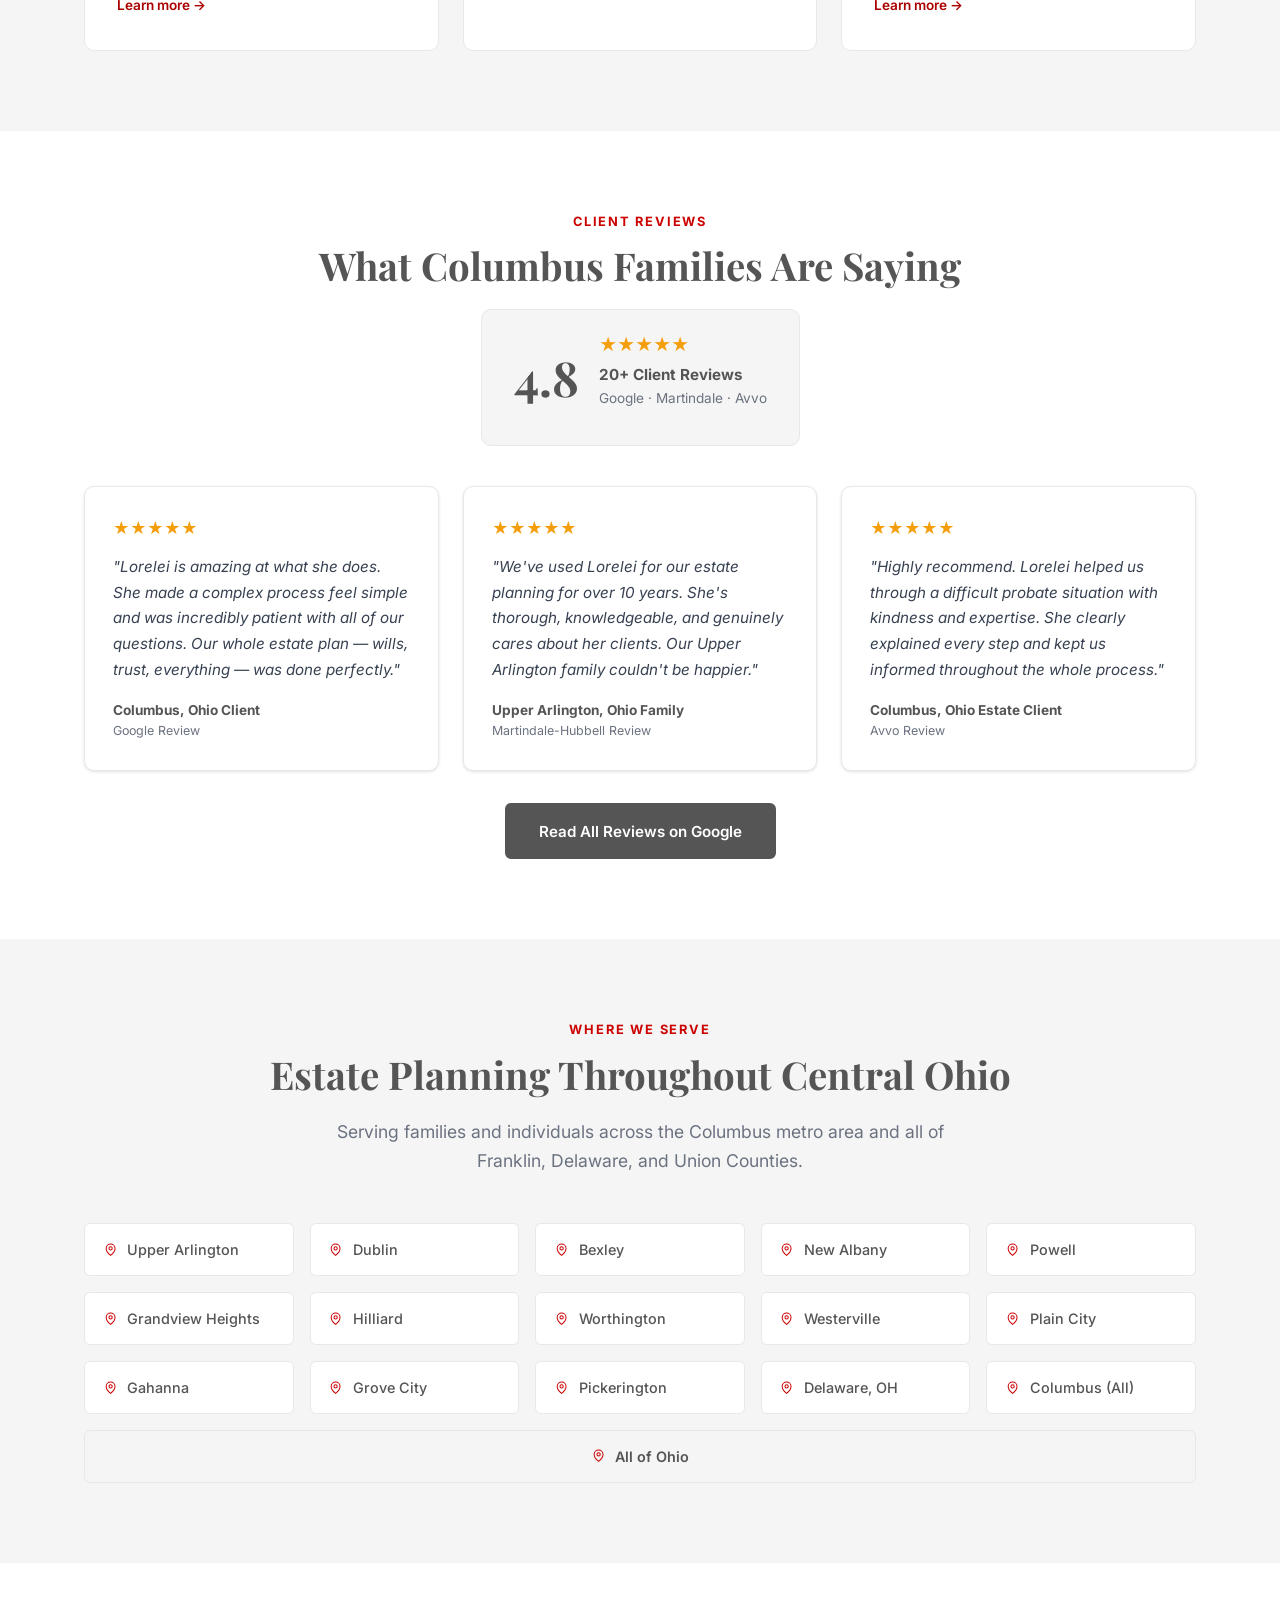
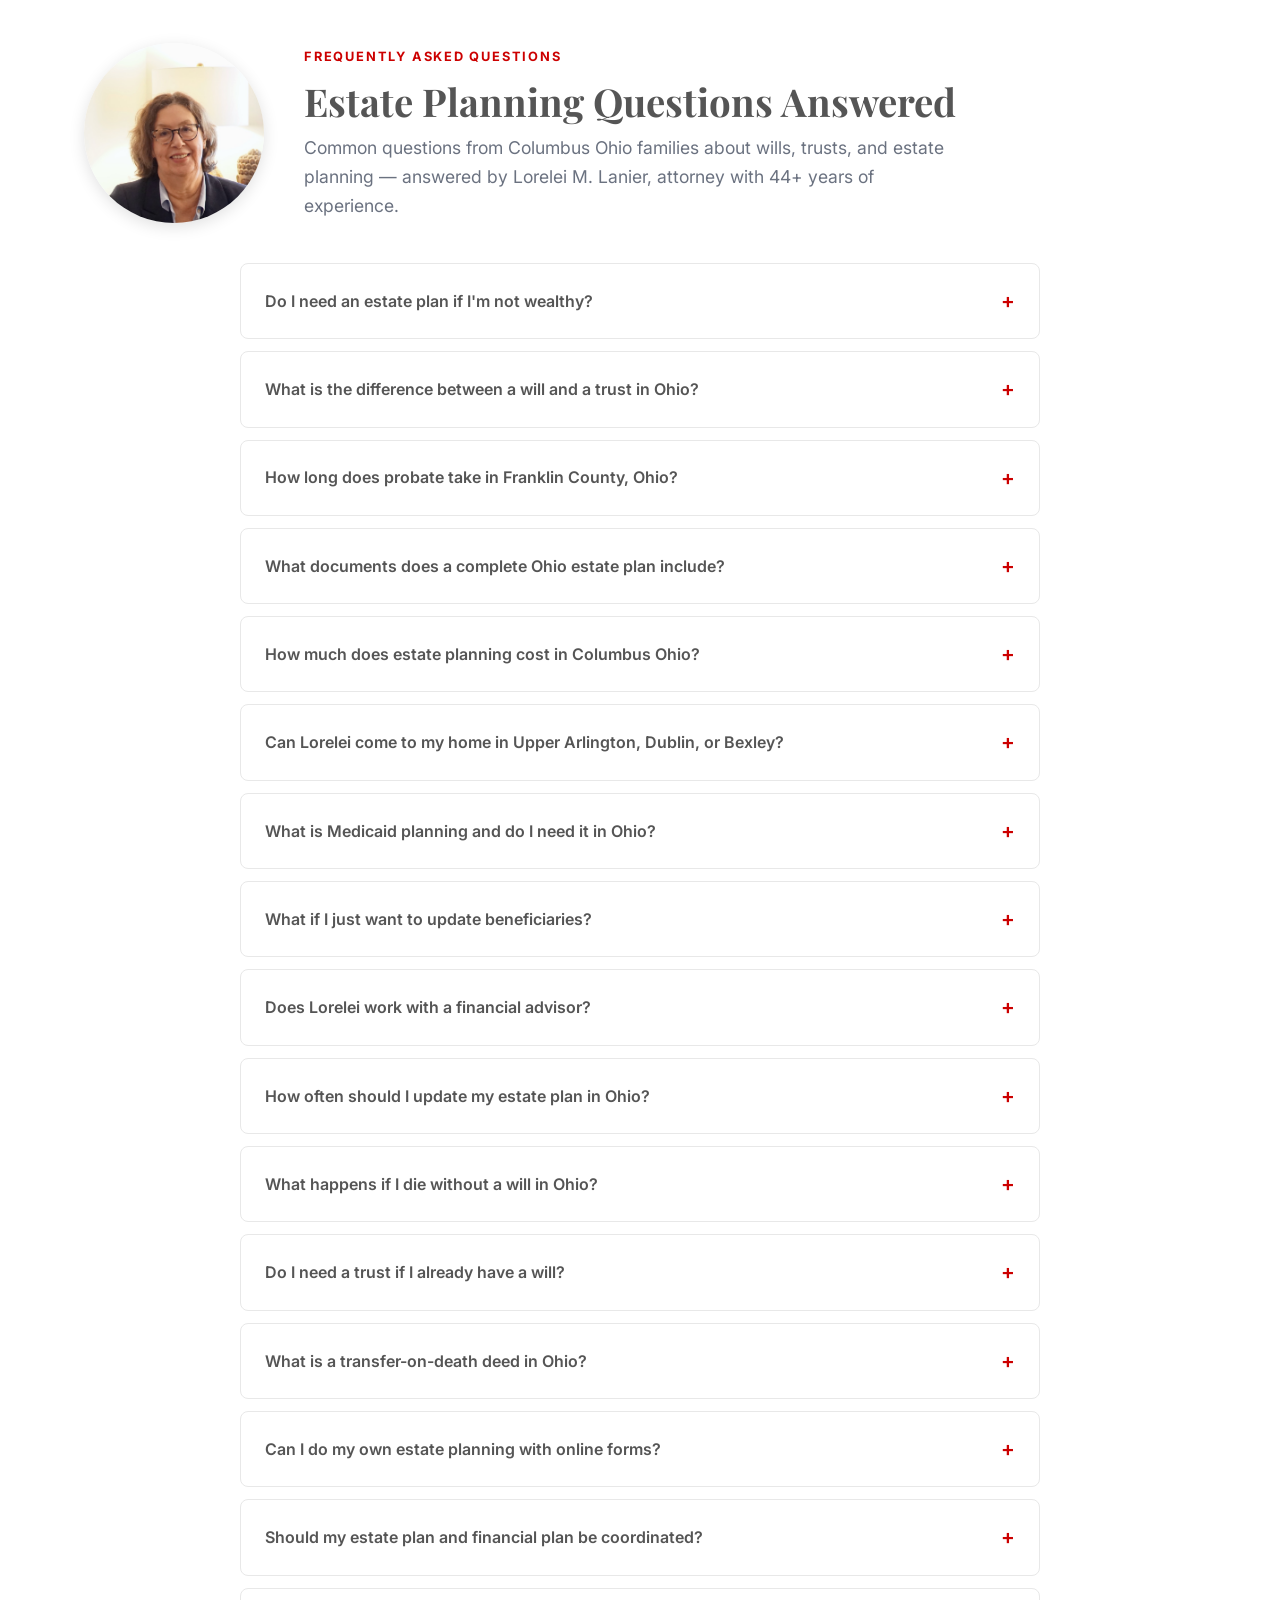
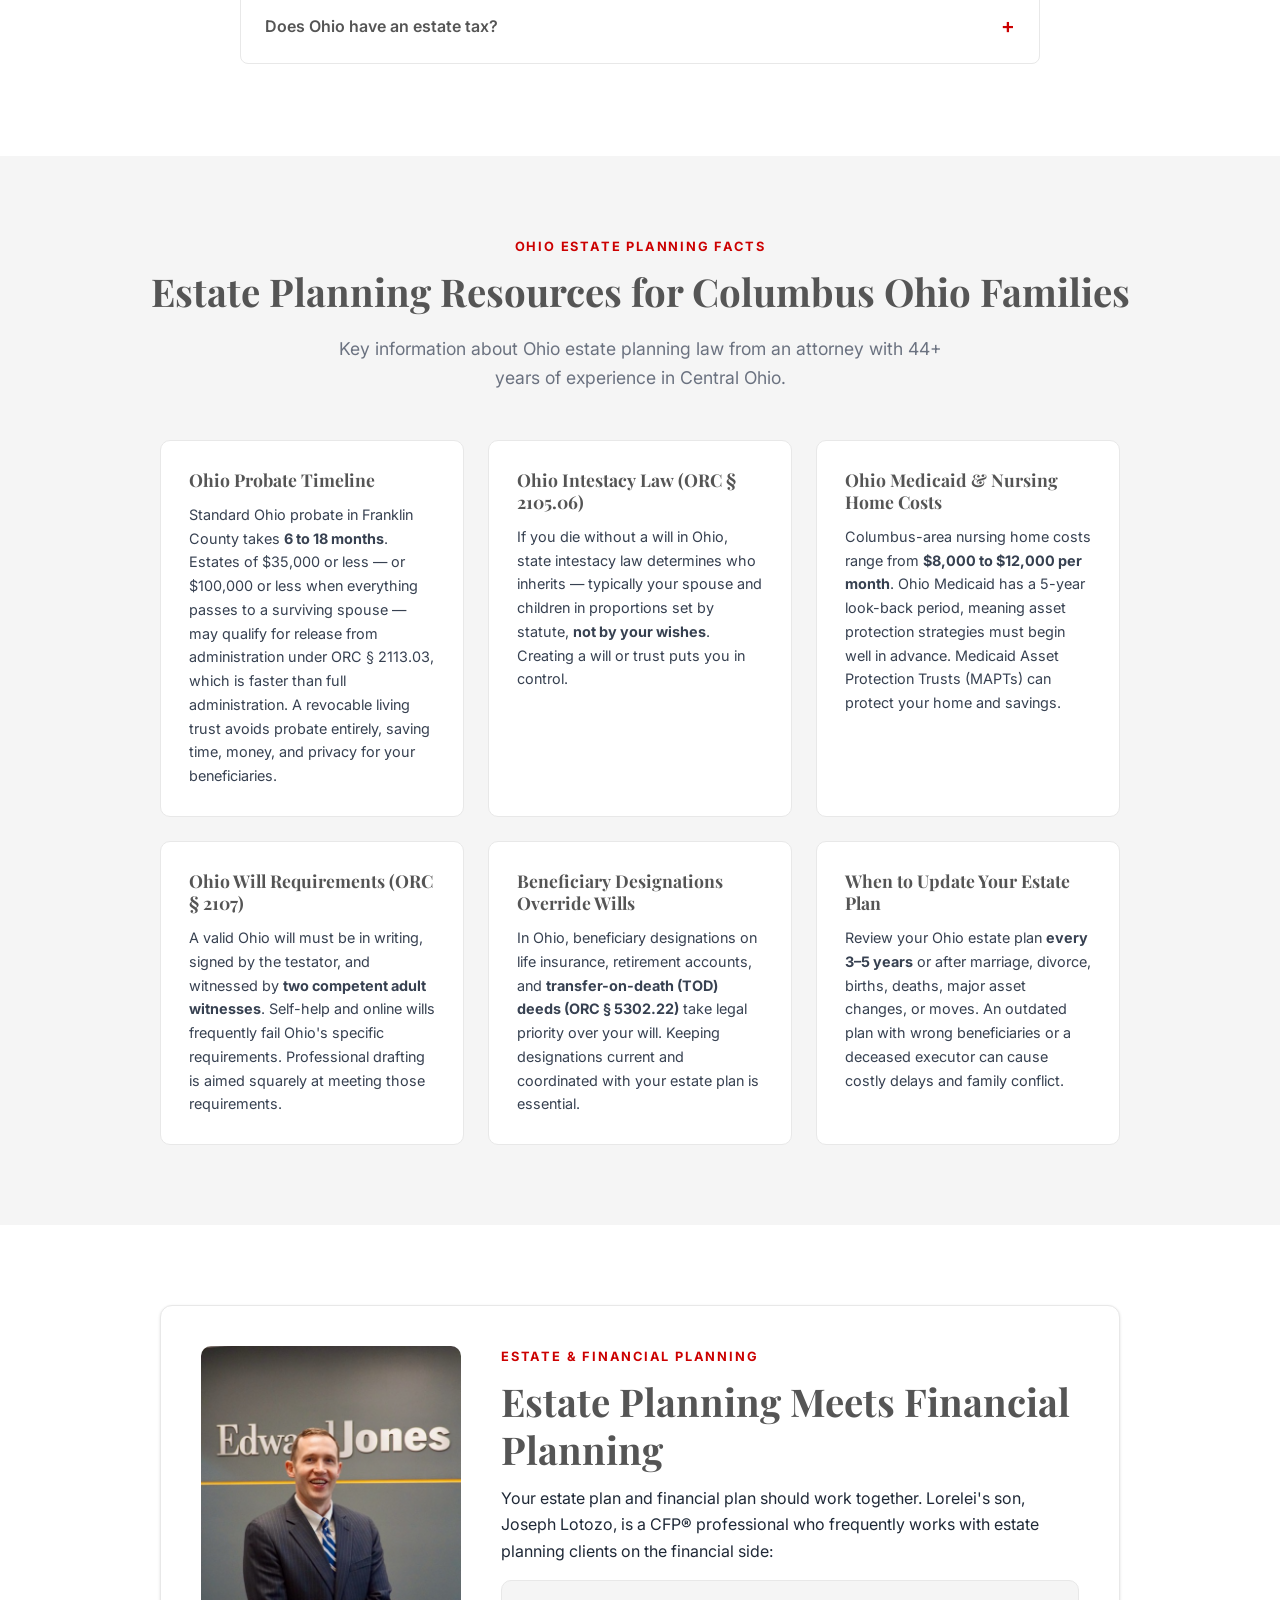
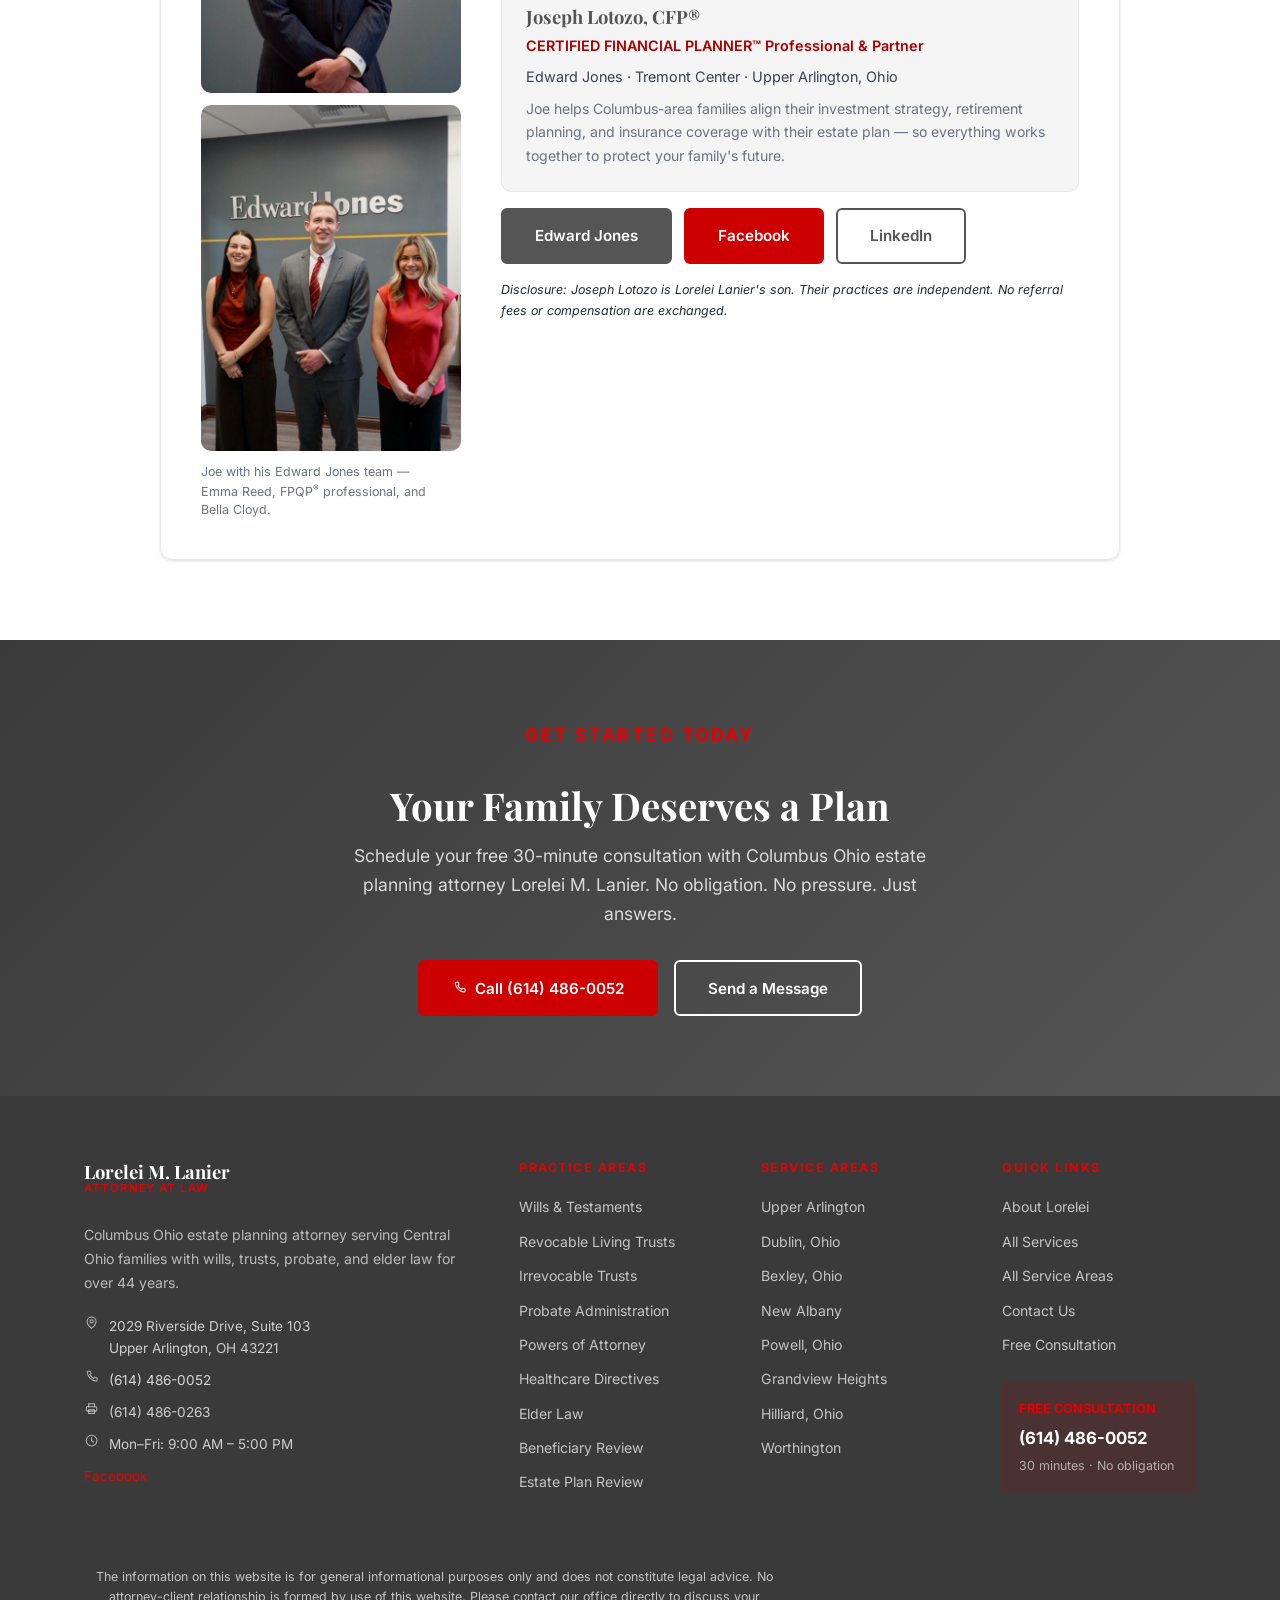
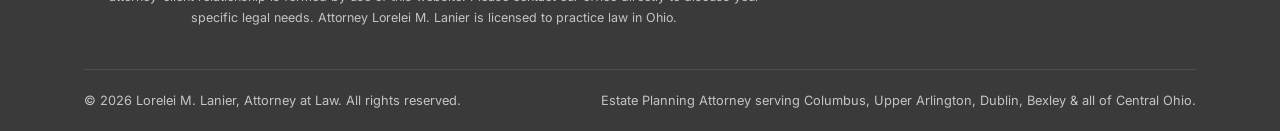
==== commit 0d1df41d: "Remove nonverifiable claims and outcome guarantees; fix the rating attribution Ohio's Rule 7.1 is NO" ====
--- a/index.html
+++ b/index.html
@@ -368,7 +368,7 @@
           </div>
           <div class="trust-stat">
             <strong>4.8★</strong>
-            <span>Google Rating</span>
+            <span>Client Rating</span>
           </div>
           <div class="trust-stat">
             <strong>Free</strong>
@@ -504,7 +504,7 @@
         <article class="practice-card">
           <div class="practice-icon"><svg class="icon" aria-hidden="true"><use href="#i-doc"></use></svg></div>
           <h3>Wills &amp; Last Testaments</h3>
-          <p>A legally sound will ensures your assets go to the right people, your minor children are protected, and your final wishes are honored — exactly as you intend under Ohio law.</p>
+          <p>A legally sound will sets out who receives your assets, names a guardian for minor children, and records your wishes in the form Ohio law recognises.</p>
           <a href="practice-areas.html#wills" class="practice-link">Learn more →</a>
         </article>
 
@@ -811,7 +811,7 @@
             <span class="faq-toggle">+</span>
           </div>
           <div class="faq-answer">
-            <p>While online legal form services exist, Ohio has specific requirements for wills (ORC § 2107), powers of attorney, and healthcare directives that generic templates frequently get wrong. A will that doesn't meet Ohio's witnessing requirements can be declared invalid by probate court — potentially leaving your family with no plan at all. With Lorelei's flat-fee pricing and free consultation, professional estate planning is often more affordable than people expect, and infinitely more reliable.</p>
+            <p>While online legal form services exist, Ohio has specific requirements for wills (ORC § 2107), powers of attorney, and healthcare directives that generic templates frequently get wrong. A will that doesn't meet Ohio's witnessing requirements can be declared invalid by probate court — potentially leaving your family with no plan at all. With Lorelei's flat-fee pricing and free consultation, professional estate planning is often more affordable than people expect.</p>
           </div>
         </div>
 
@@ -875,7 +875,7 @@
 
         <div style="background:var(--white);border:1px solid var(--gray-200);border-radius:10px;padding:1.75rem;">
           <h3 style="font-size:1.1rem;margin-bottom:.75rem;">Ohio Will Requirements (ORC § 2107)</h3>
-          <p style="font-size:.9rem;color:var(--gray-700);margin:0;">A valid Ohio will must be in writing, signed by the testator, and witnessed by <strong>two competent adult witnesses</strong>. Self-help and online wills frequently fail Ohio's specific requirements. Professional drafting ensures your will stands up in court.</p>
+          <p style="font-size:.9rem;color:var(--gray-700);margin:0;">A valid Ohio will must be in writing, signed by the testator, and witnessed by <strong>two competent adult witnesses</strong>. Self-help and online wills frequently fail Ohio's specific requirements. Professional drafting is aimed squarely at meeting those requirements.</p>
         </div>
 
         <div style="background:var(--white);border:1px solid var(--gray-200);border-radius:10px;padding:1.75rem;">
--- a/css/style.css
+++ b/css/style.css
@@ -169,7 +169,12 @@
   gap: 1rem;
   flex-wrap: wrap;
 }
-.top-bar a { color: var(--gold-light); }
+/* The brand red on the dark top bar measured 2.36:1 (#e60000 on #3a3a3a) — it
+   failed AA 4.5:1 and even the 3:1 large-text floor, on the firm's main
+   call-to-action. Red is inherently low-luminance, so no usable shade of it
+   clears 4.5:1 here; white does, at 11.37:1. The red is kept everywhere it
+   works, e.g. on white where it is 5.89:1. */
+.top-bar a { color: var(--white); text-decoration: underline; text-underline-offset: 2px; }
 .top-bar a:hover { color: var(--white); text-decoration: none; }
 .top-bar-item { display: flex; align-items: center; gap: .4rem; }
 
@@ -902,10 +907,13 @@
   gap: 1rem;
   flex-wrap: wrap;
 }
-.footer-bottom p { font-size: .8rem; color: rgba(255,255,255,.5); margin: 0; }
+/* was .5 alpha = 4.14:1, below AA */
+.footer-bottom p { font-size: .8rem; color: rgba(255,255,255,.7); margin: 0; }
 .footer-disclaimer {
   font-size: .78rem;
-  color: rgba(255,255,255,.4);
+  /* was .4 alpha = 3.25:1 — the "does not constitute legal advice" notice was
+     the least readable text on the page. .7 measures 6.52:1. */
+  color: rgba(255,255,255,.7);
   max-width: 700px;
   text-align: center;
   padding: 1rem 0 1.5rem;
@@ -1055,3 +1063,35 @@
   .hero { background: none; color: var(--text); padding: 1rem 0; }
   .hero h1 { color: var(--navy); }
 }
+
+
+/* ============================================================
+   REDUCED MOTION
+   Honour the OS-level preference. Transitions here are decorative;
+   nothing on the site depends on animation to convey meaning.
+   ============================================================ */
+@media (prefers-reduced-motion: reduce) {
+  *,
+  *::before,
+  *::after {
+    animation-duration: .01ms !important;
+    animation-iteration-count: 1 !important;
+    transition-duration: .01ms !important;
+    scroll-behavior: auto !important;
+  }
+  .reveal { opacity: 1 !important; transform: none !important; }
+}
+
+/* Live region for contact-form outcome. Empty until the form reports back, so it
+   occupies no space; styled to be visible, not screen-reader-only, because a
+   sighted user benefits from the same confirmation. */
+.form-status:empty { display: none; }
+.form-status {
+  margin: 0 0 1rem;
+  padding: .75rem 1rem;
+  border-radius: 8px;
+  background: var(--cream);
+  border-left: 3px solid var(--gold);
+  font-size: .9rem;
+  color: var(--text);
+}
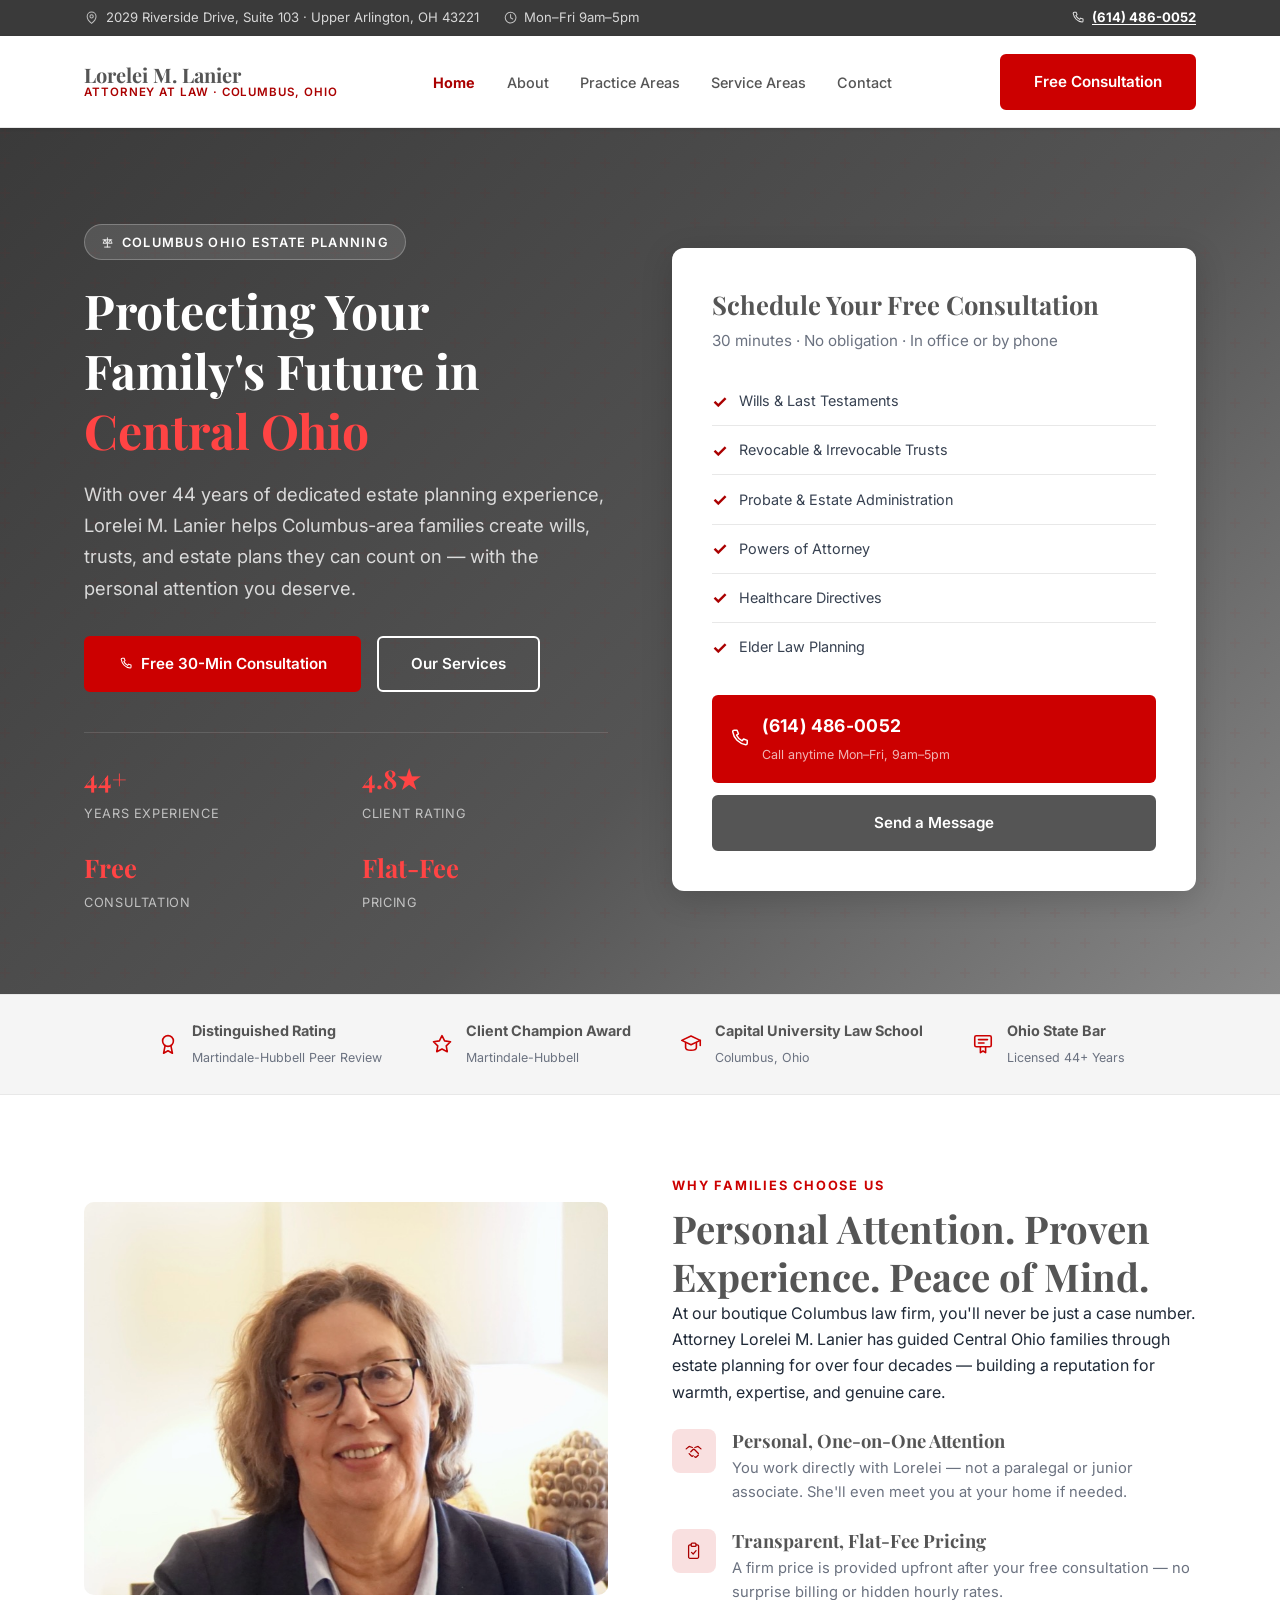
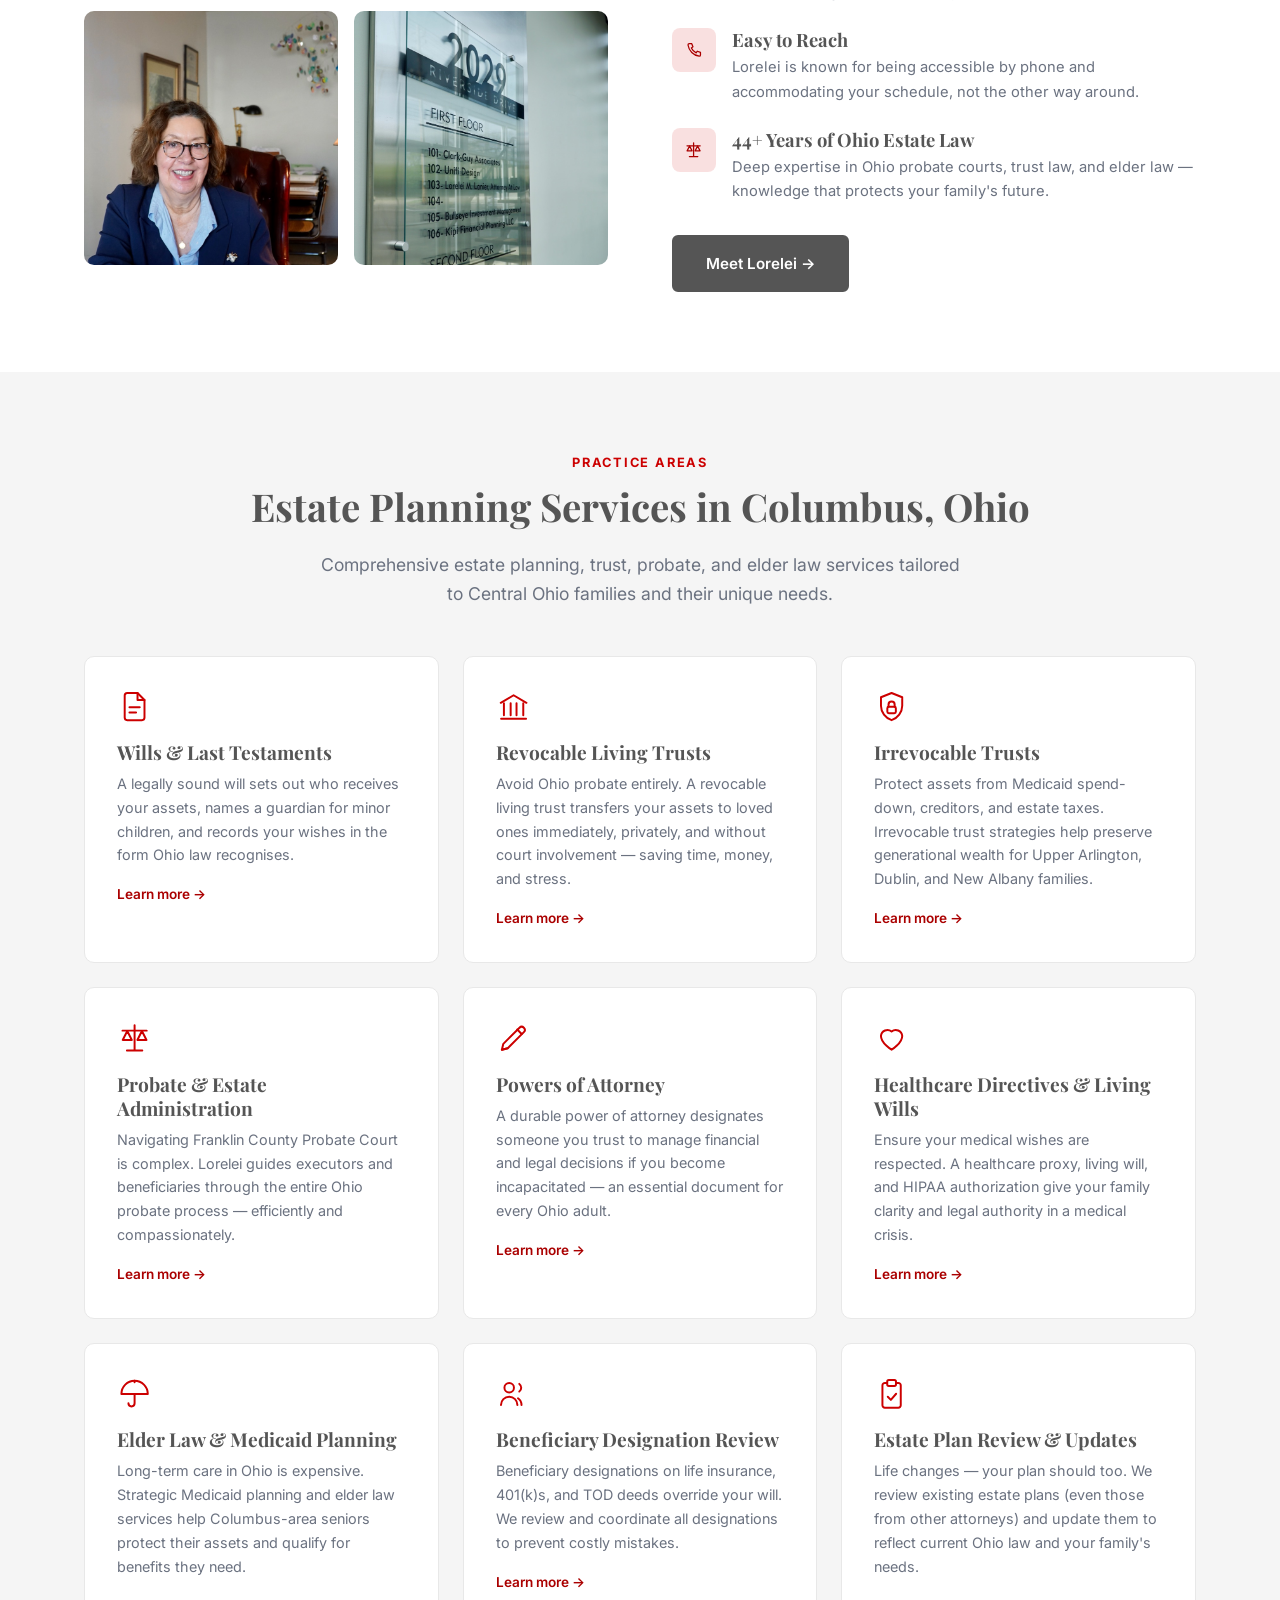
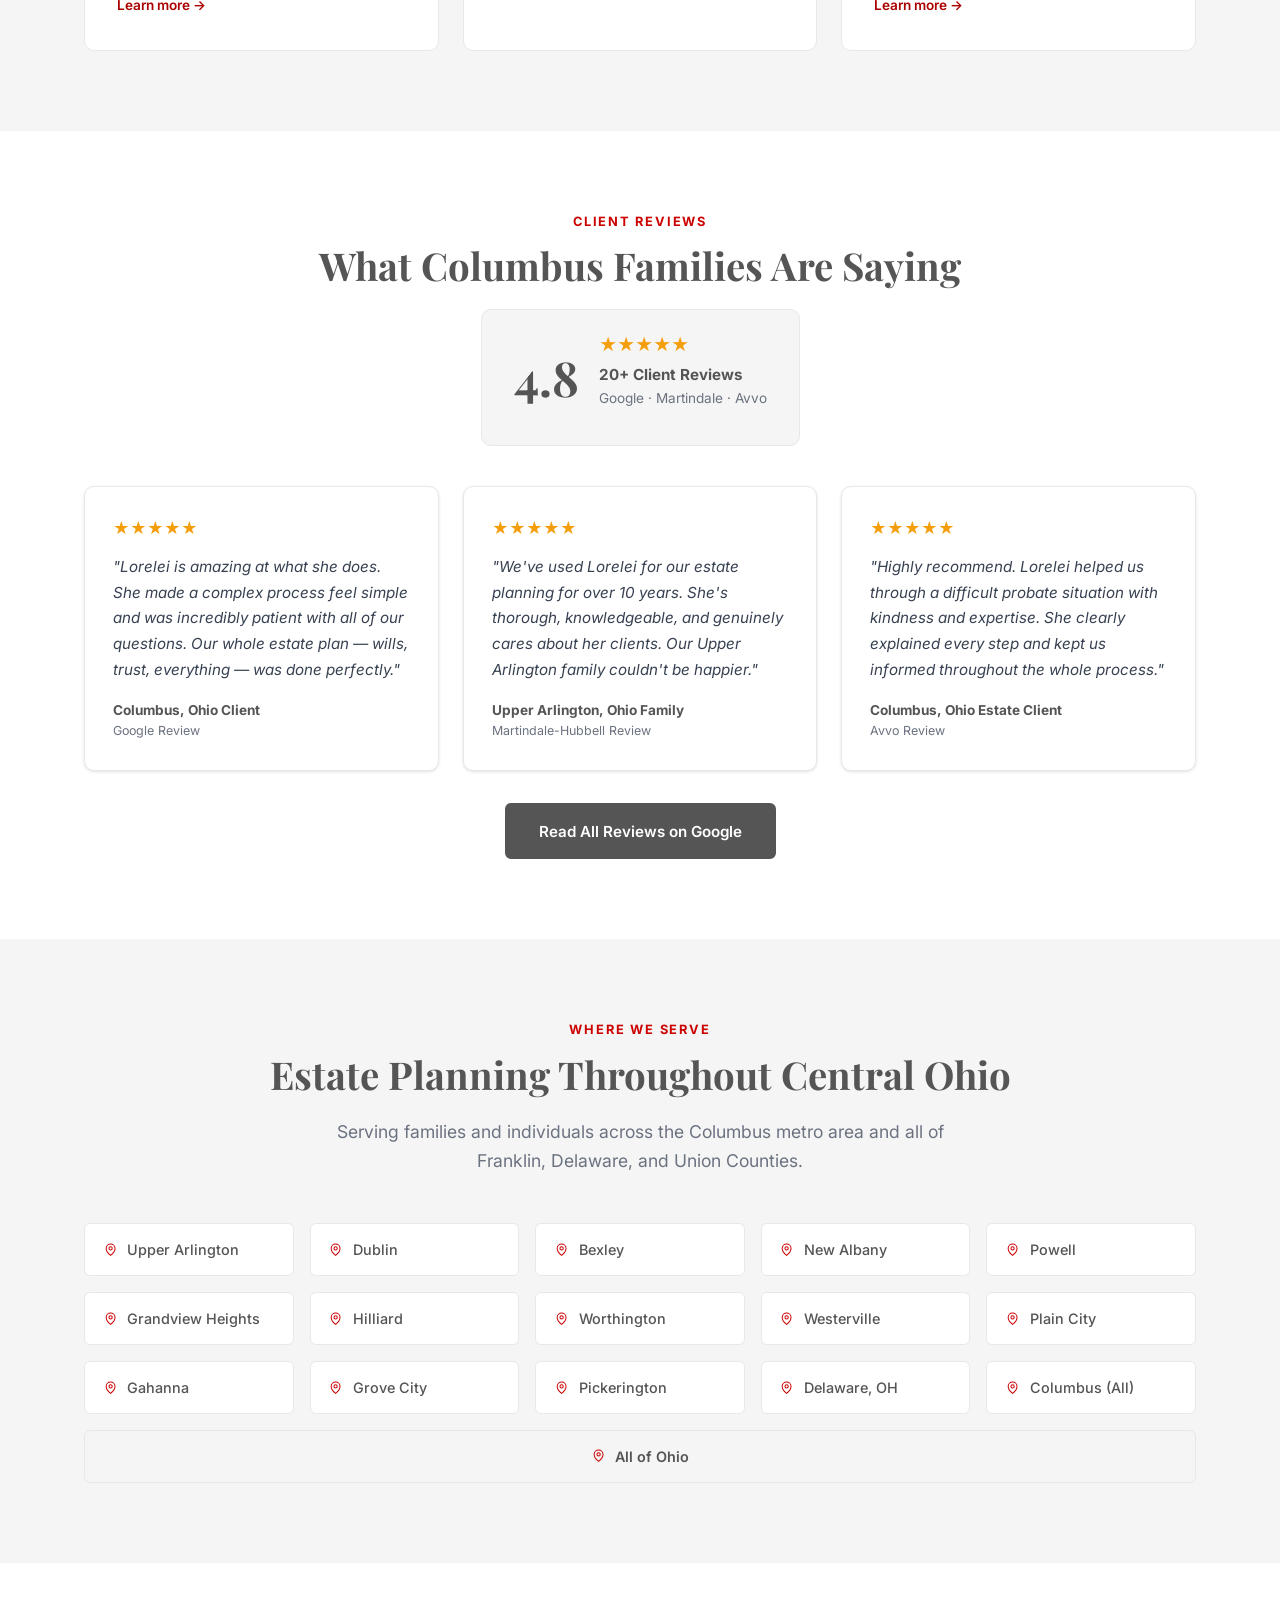
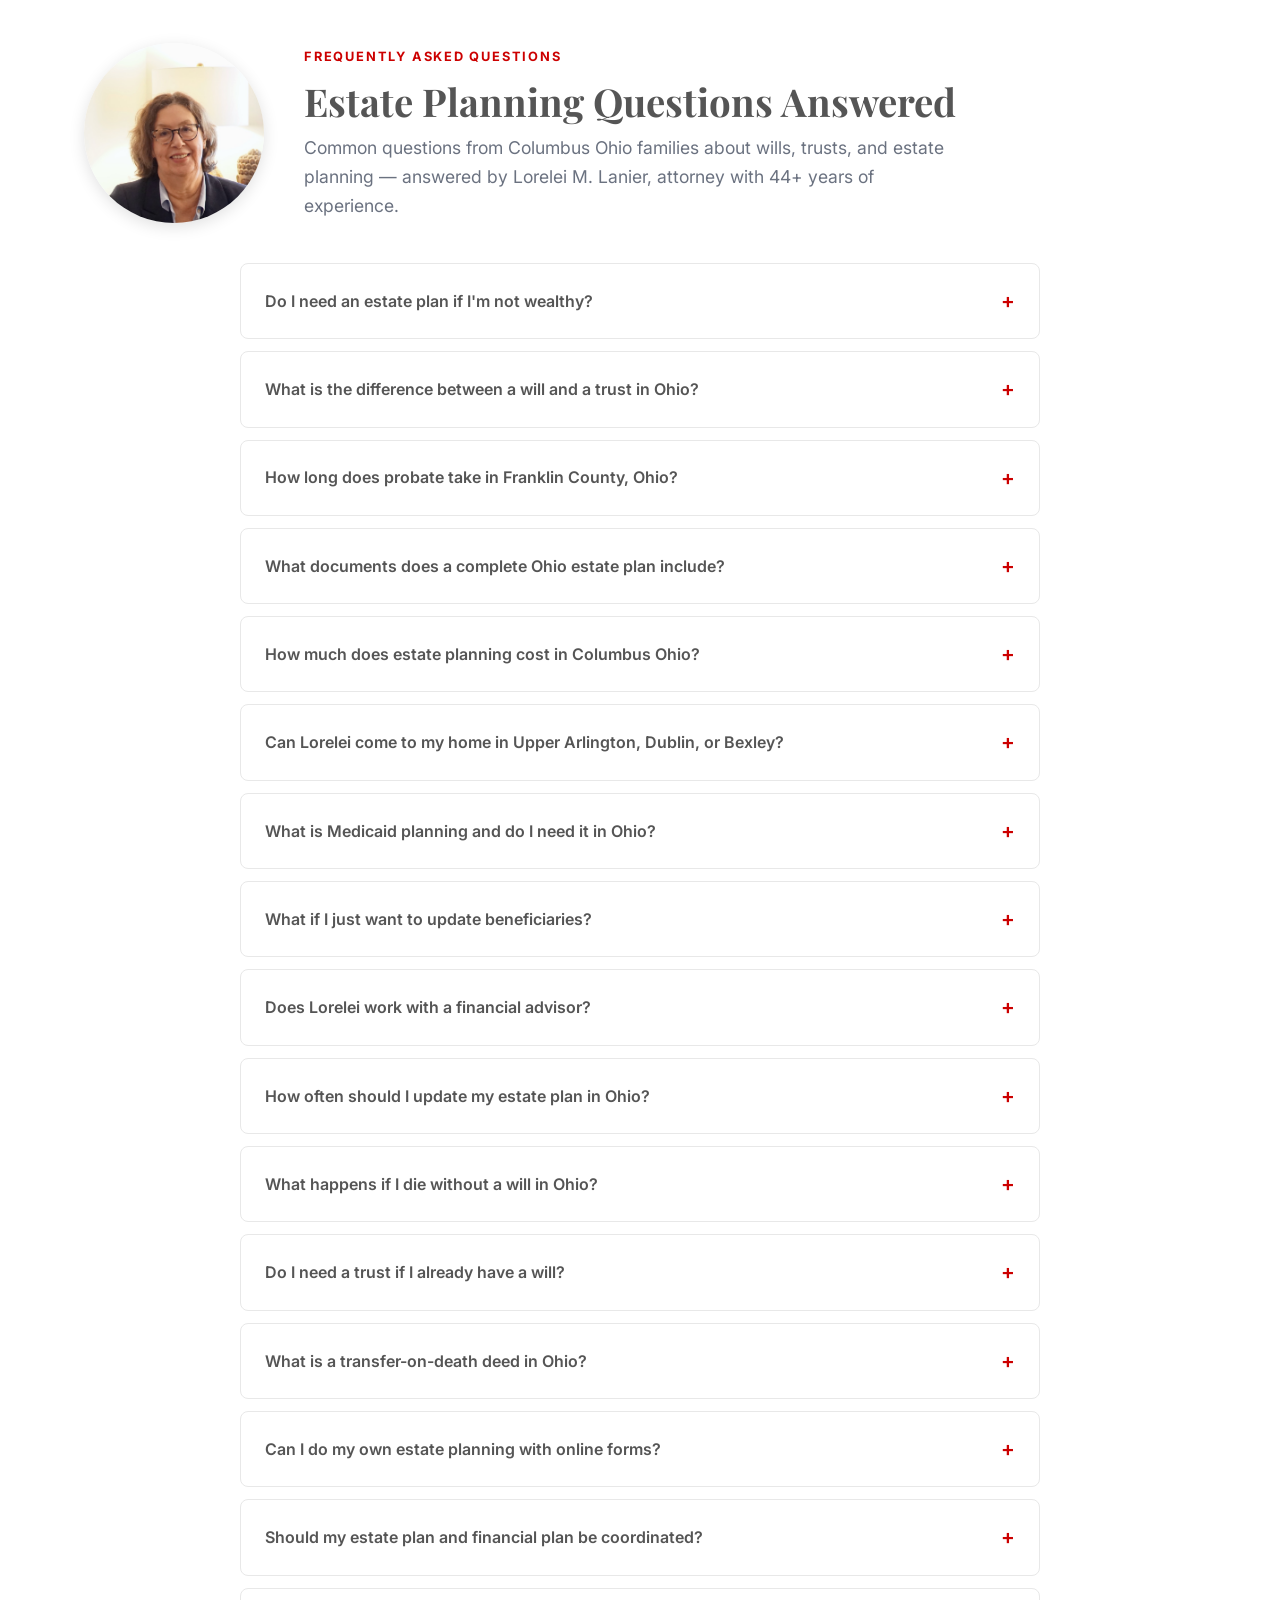
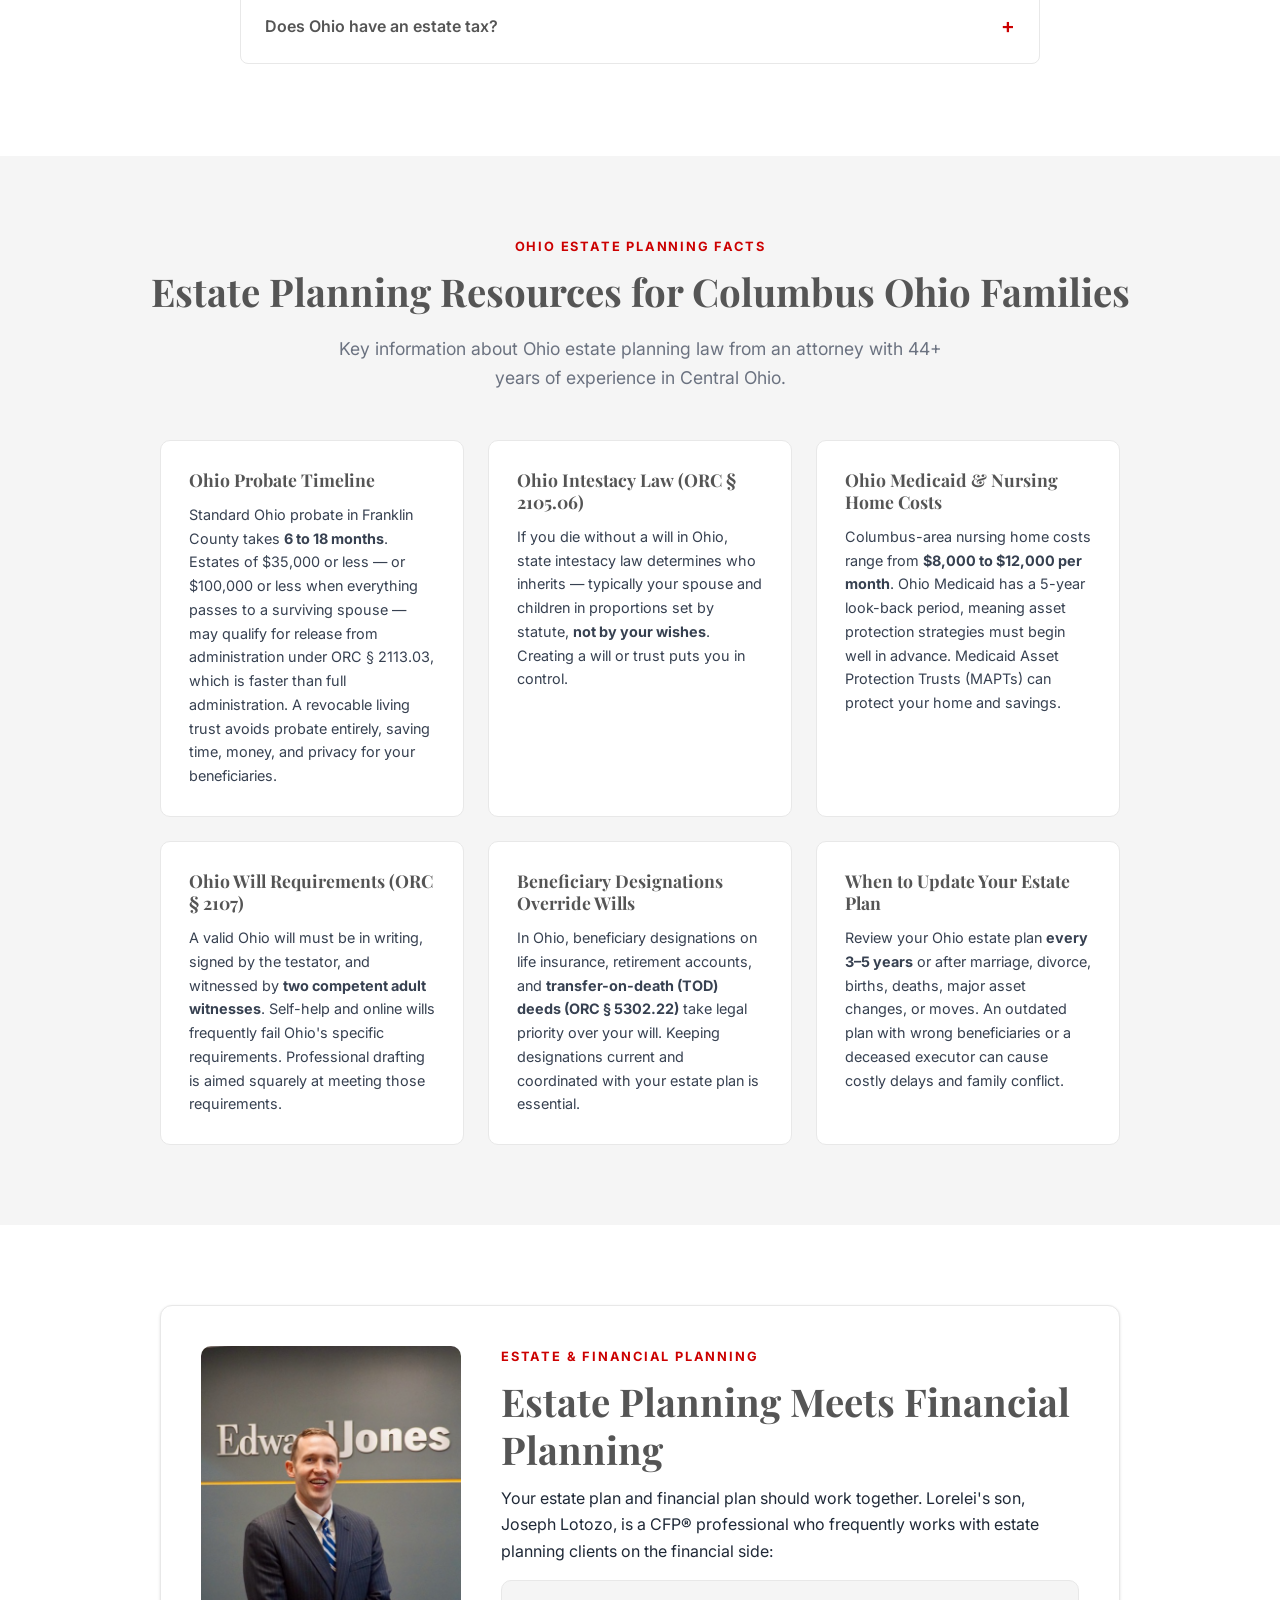
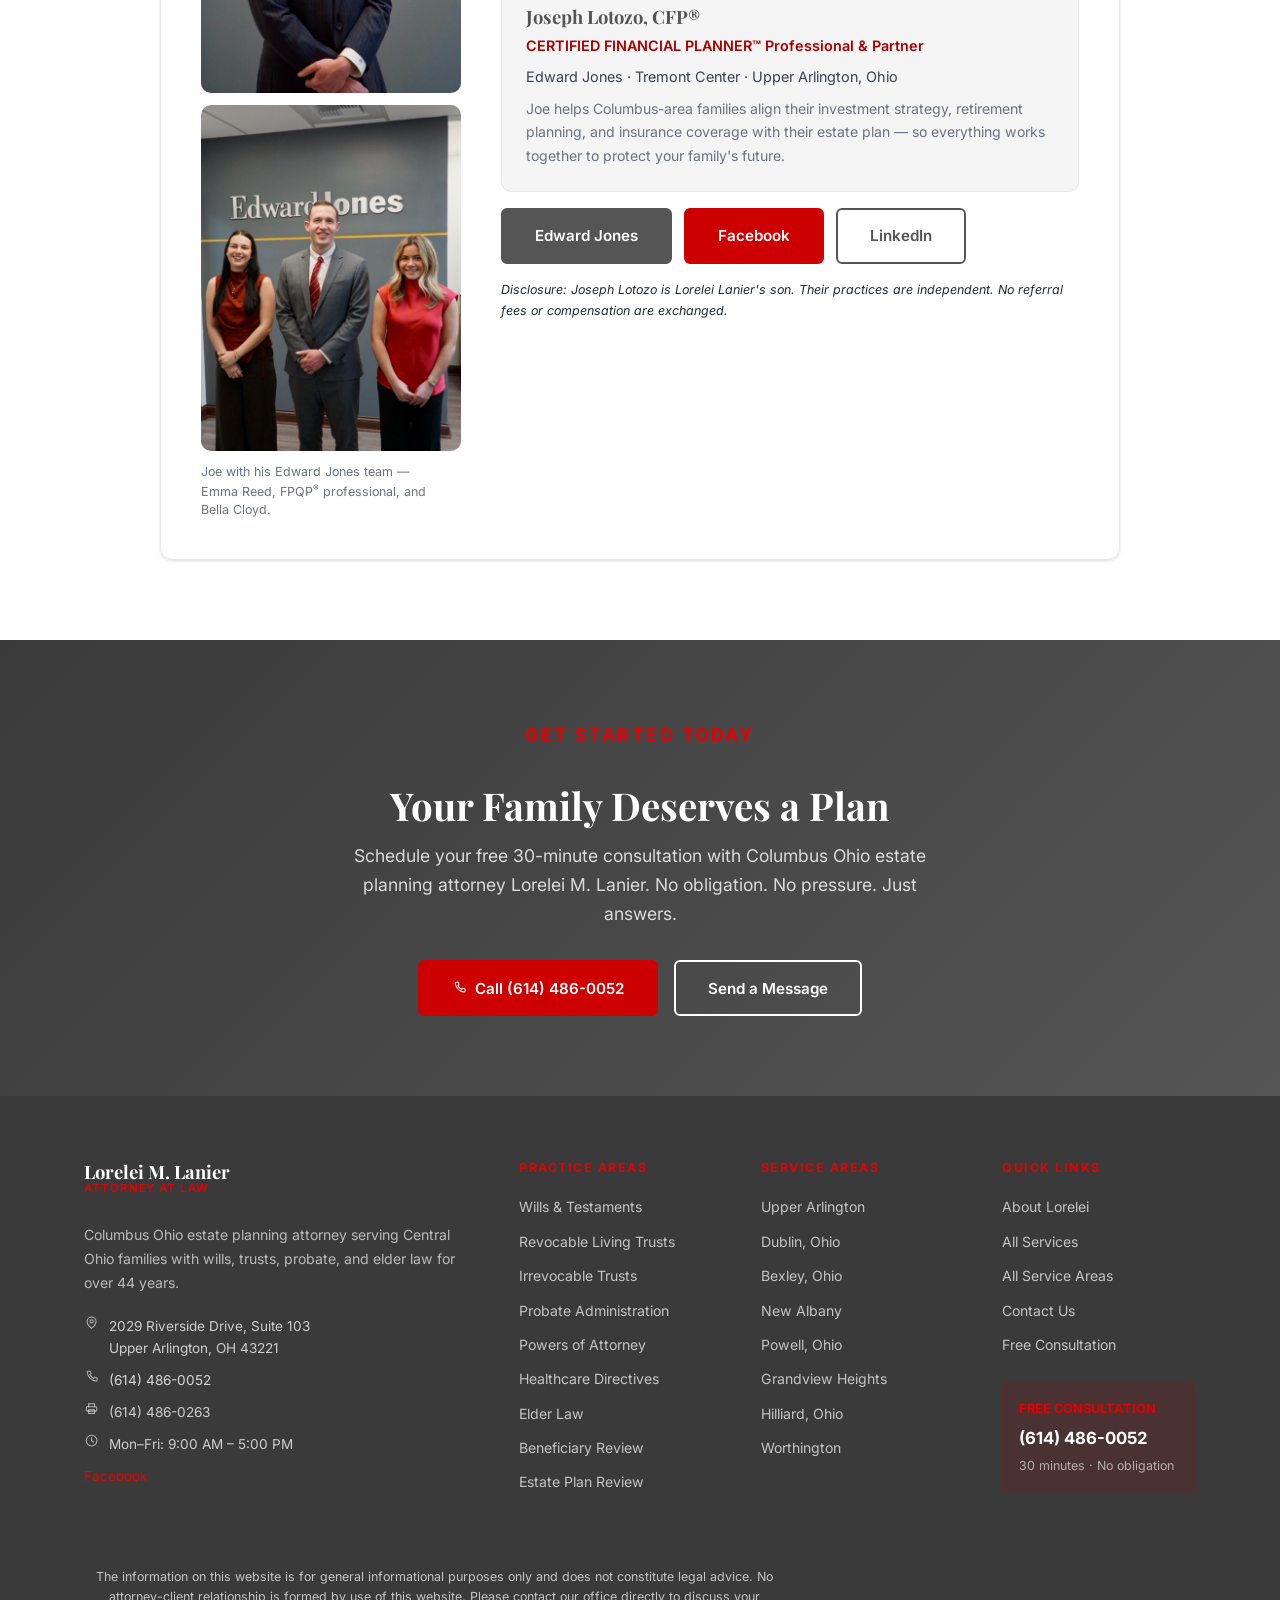
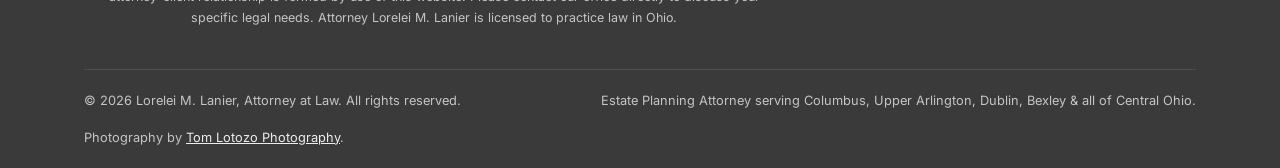
==== commit d4f34682: "Credit Tom Lotozo Photography on every page The photography on this site comes from two shoots by Jo" ====
--- a/index.html
+++ b/index.html
@@ -1013,6 +1013,7 @@
       <div class="footer-bottom">
         <p>© <span id="year"></span> Lorelei M. Lanier, Attorney at Law. All rights reserved.</p>
         <p>Estate Planning Attorney serving Columbus, Upper Arlington, Dublin, Bexley &amp; all of Central Ohio.</p>
+          <p class="footer-credit">Photography by <a href="https://josephalotozo.com/tom/" target="_blank" rel="noopener">Tom Lotozo Photography</a>.</p>
       </div>
     </div>
   </footer>
--- a/css/style.css
+++ b/css/style.css
@@ -1095,3 +1095,9 @@
   font-size: .9rem;
   color: var(--text);
 }
+
+/* Photographer credit. Joe's standing rule is to name and link the people whose
+   work he uses; the images on this site are from two shoots by his brother. */
+.footer-credit { font-size: .8rem; color: rgba(255,255,255,.7); margin: .35rem 0 0; }
+.footer-credit a { color: rgba(255,255,255,.9); text-decoration: underline; }
+.footer-credit a:hover { color: #fff; }
